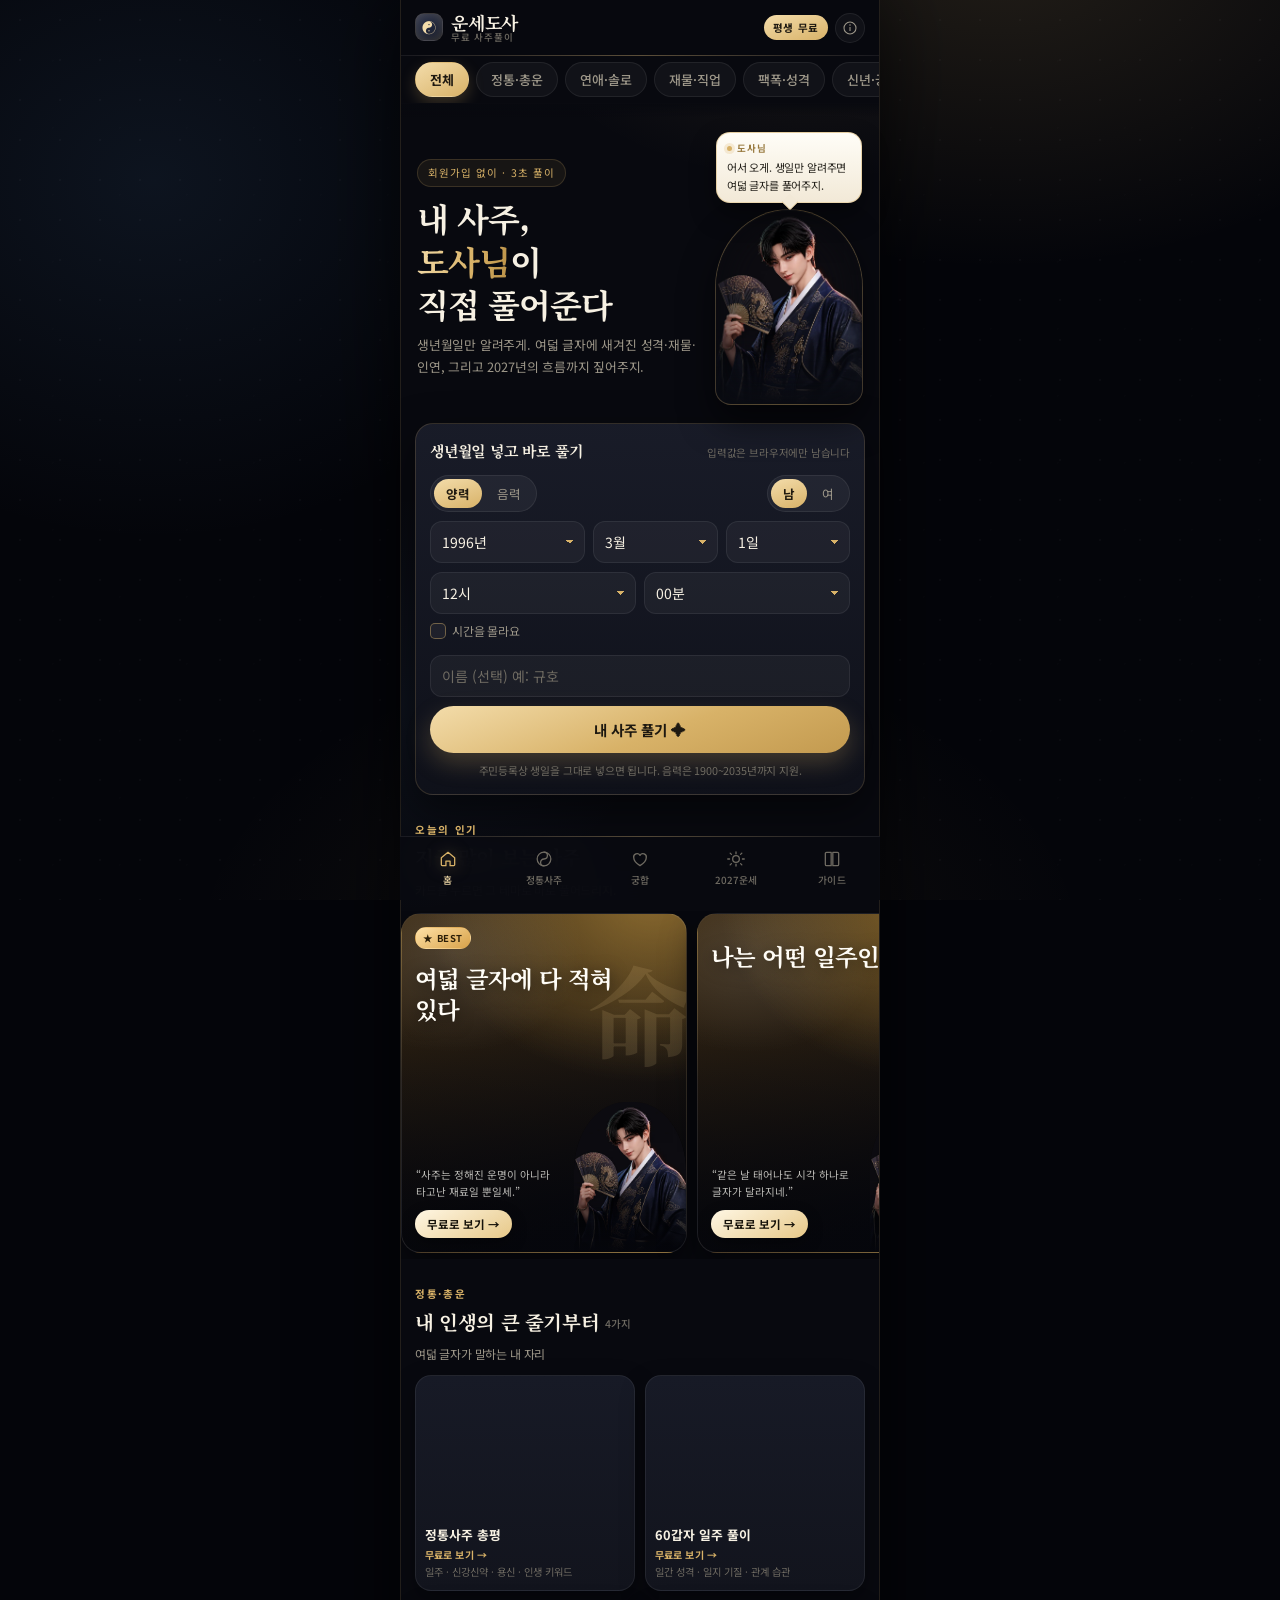
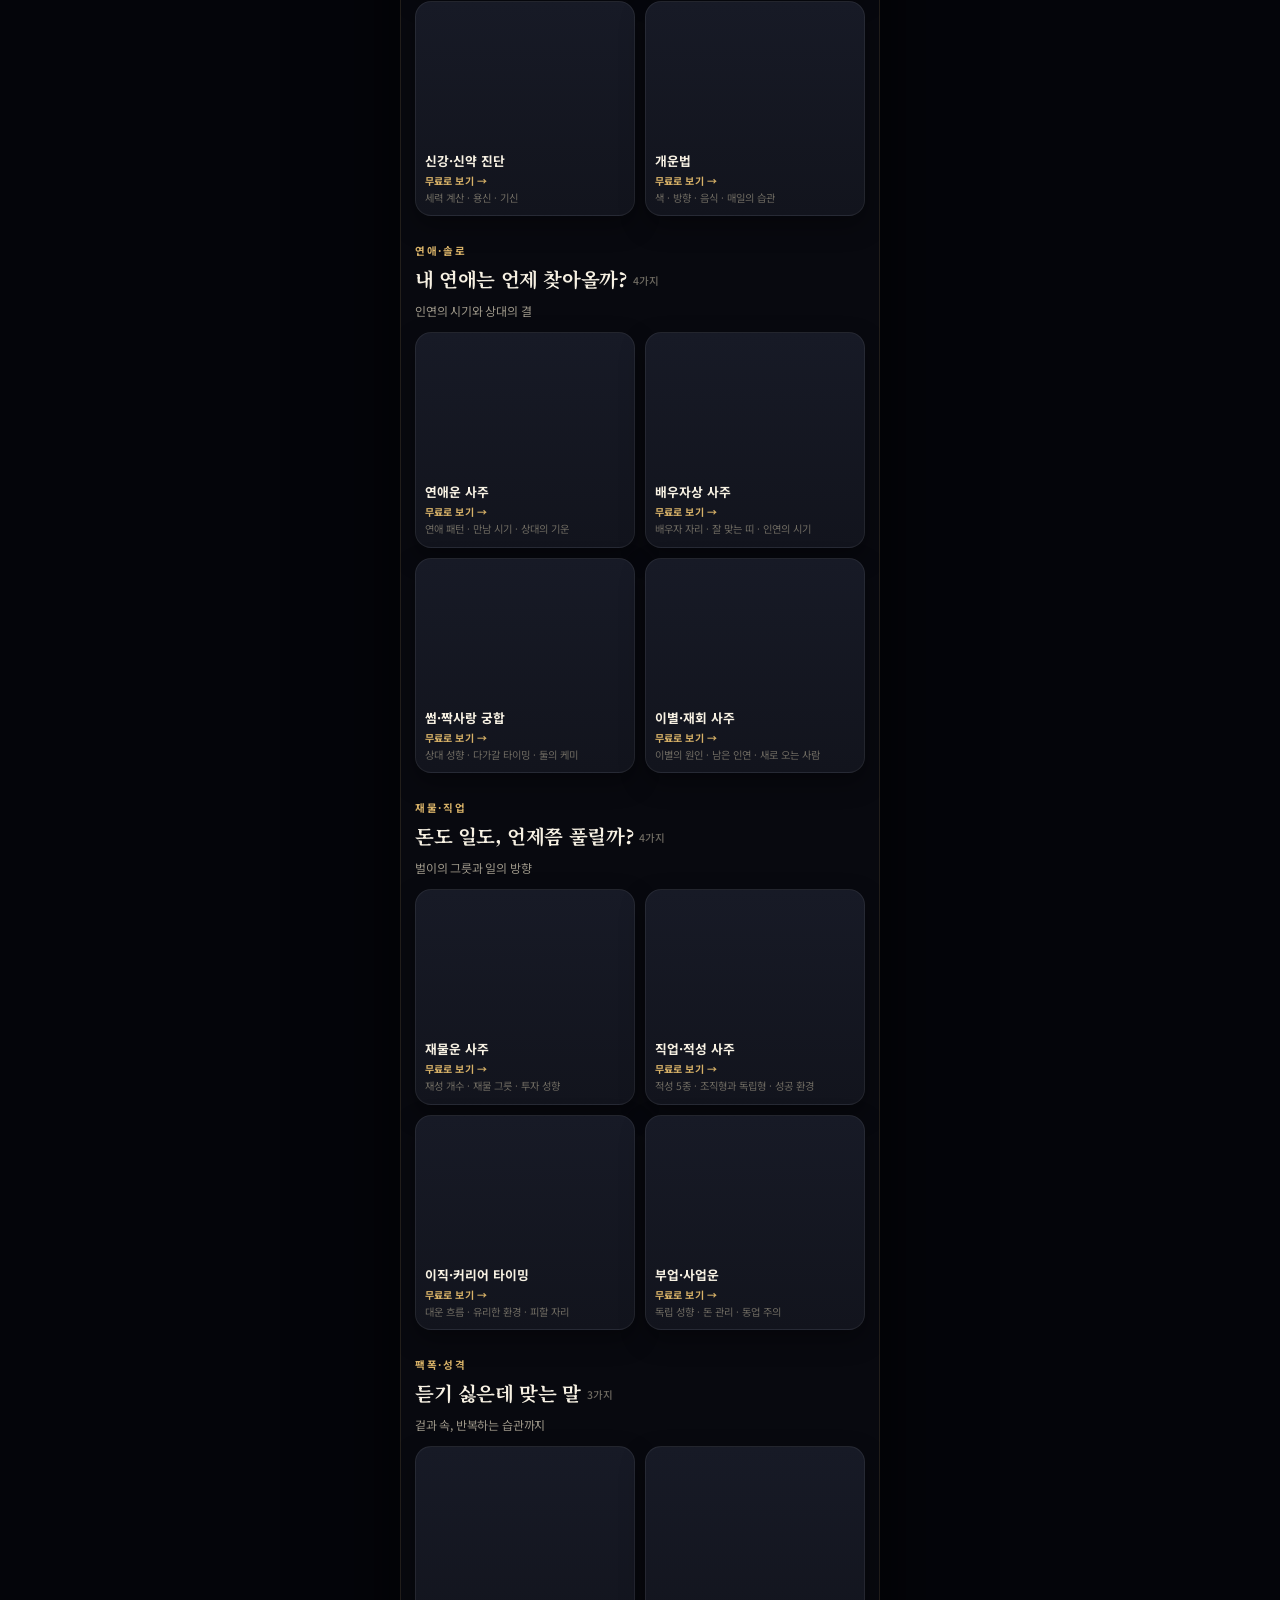
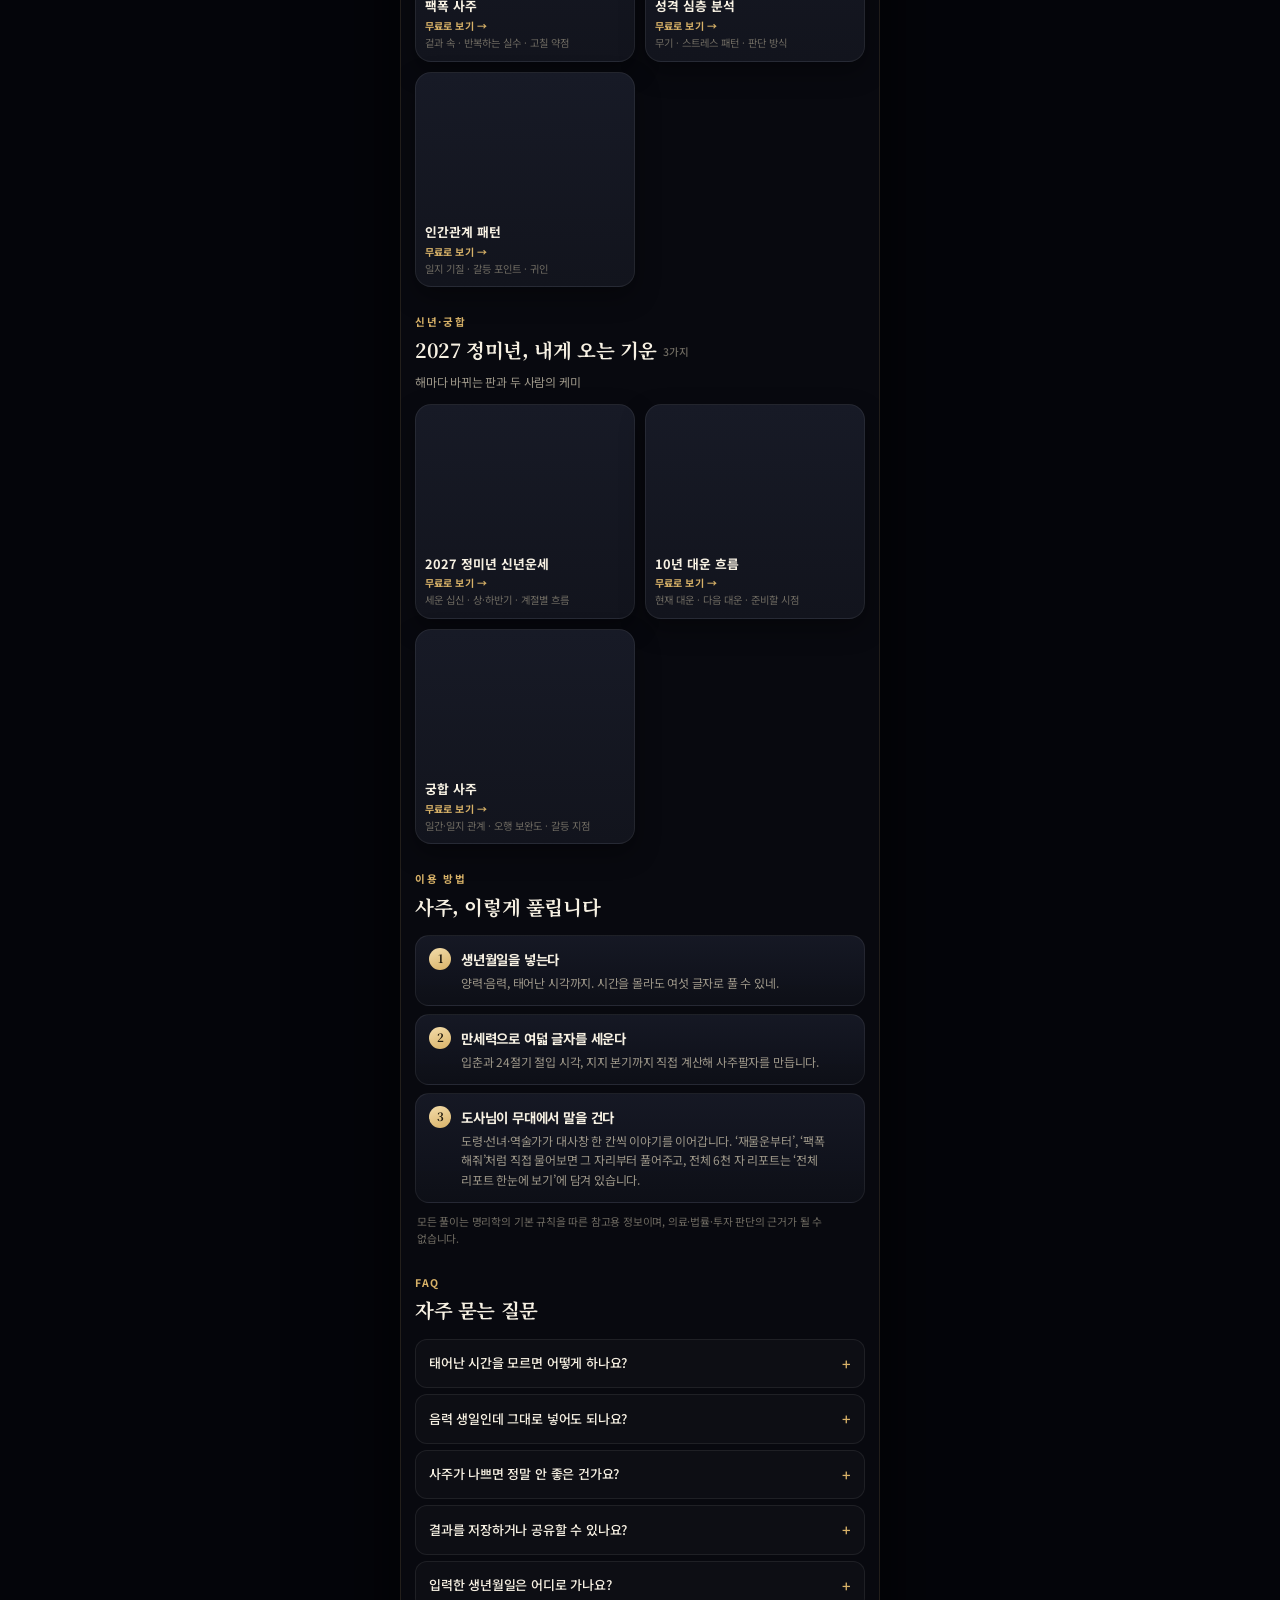
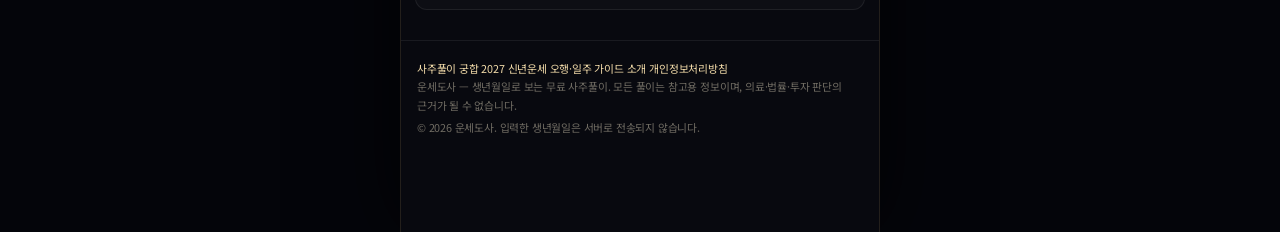
==== index.html @ aa4ece4b "사이트를 사용자 사이트 루트(hanibori.github.io)로 이전: 절대주소 루트 기준으로 변경, 404 페이지 추가" ====
<!DOCTYPE html>
<html lang="ko">
<head>
<meta charset="utf-8">
<meta name="viewport" content="width=device-width, initial-scale=1, viewport-fit=cover">
<title>무료 사주풀이 | 생년월일로 보는 사주팔자·오행·2027 신년운세 — 운세도사</title>
<meta name="description" content="생년월일과 태어난 시간만 넣으면 사주팔자(년주·월주·일주·시주)와 오행 비율, 일간 성격, 재물운·직업운, 2027 정미년 신년운세를 도사님이 말풍선으로 풀어드립니다. 회원가입·결제 없이 무료.">
<meta name="keywords" content="무료 사주풀이, 사주팔자, 사주 보는 법, 오행, 2027 신년운세, 정미년, 일주, 만세력, 연애운, 재물운, 팩폭사주">
<meta name="author" content="운세도사">
<meta property="og:type" content="website">
<meta property="og:title" content="무료 사주풀이 — 운세도사">
<meta property="og:description" content="생년월일 하나로 사주팔자·오행·2027 신년운세까지. 도사님이 직접 풀어주는 무료 사주풀이.">
<meta property="og:image" content="https://hanibori.github.io/og.png">
<meta property="og:image:width" content="1200">
<meta property="og:image:height" content="630">
<meta name="twitter:card" content="summary_large_image">
<meta name="theme-color" content="#08090f">
<link rel="icon" href="favicon.png?v=2" type="image/png">
<link rel="apple-touch-icon" href="apple-touch-icon.png?v=2">
<link rel="preconnect" href="https://fonts.googleapis.com">
<link rel="preconnect" href="https://fonts.gstatic.com" crossorigin>
<link href="https://fonts.googleapis.com/css2?family=Noto+Sans+KR:wght@400;500;700&family=Noto+Serif+KR:wght@400;600;700&display=swap" rel="stylesheet">
<link rel="stylesheet" href="css/style.css">
<!-- Google AdSense (자동 광고) -->
<script async src="https://pagead2.googlesyndication.com/pagead/js/adsbygoogle.js?client=ca-pub-3523393668102318" crossorigin="anonymous"></script>
<script type="application/ld+json">
{
  "@context": "https://schema.org",
  "@type": "WebApplication",
  "name": "운세도사 — 무료 사주풀이",
  "applicationCategory": "LifestyleApplication",
  "operatingSystem": "All",
  "offers": { "@type": "Offer", "price": "0", "priceCurrency": "KRW" },
  "description": "생년월일과 태어난 시간으로 사주팔자, 오행 비율, 일간 성격, 재물운·직업운, 2027 신년운세를 계산해 알려주는 무료 사주풀이 웹앱."
}
</script>
</head>
<body data-page="index">
<div class="app">

  <header class="appbar">
    <a class="brand" href="index.html">
      <span class="brand-mark">☯</span>
      <span class="brand-txt">운세도사<small>무료 사주풀이</small></span>
    </a>
    <div class="appbar-right">
      <span class="free-pill">평생 무료</span>
      <a class="icon-btn" href="about.html" aria-label="운세도사 소개">
        <svg viewBox="0 0 24 24" aria-hidden="true"><circle cx="12" cy="12" r="9"/><path d="M12 10.5v6"/><circle cx="12" cy="7.6" r="1.1" fill="currentColor" stroke="none"/></svg>
      </a>
    </div>
  </header>

  <div class="chipbar" id="chipbar">
    <div class="chips-row" id="chip-row" role="tablist" aria-label="사주 카테고리"></div>
  </div>

  <main class="app-main">

    <!-- ===== 히어로 ===== -->
    <section class="hero">
      <div class="hero-copy">
        <span class="eyebrow">회원가입 없이 · 3초 풀이</span>
        <h1>내 사주,<br><span class="gold">도사님</span>이<br>직접 풀어준다</h1>
        <p class="lead">생년월일만 알려주게. 여덟 글자에 새겨진 성격·재물·인연, 그리고 2027년의 흐름까지 짚어주지.</p>
      </div>
      <div class="hero-stage">
        <div class="bubble hero-bubble">
          <div class="who"><i></i>도사님</div>
          <div id="hero-bubble-text">어서 오게. 생일만 알려주면 여덟 글자를 풀어주지.</div>
        </div>
        <span class="char-frame hero-char"><img class="char-img" src="assets/char-doryeong.webp" alt="부채를 든 꽃미남 도령 캐릭터" width="260" height="330" decoding="async"></span>
      </div>
    </section>

    <!-- ===== 입력 ===== -->
    <section id="form-section" class="quick">
      <form id="saju-form" autocomplete="off">
        <div class="quick-head">
          <span class="qh-title">생년월일 넣고 바로 풀기</span>
          <span class="qh-sub" id="form-hint">입력값은 브라우저에만 남습니다</span>
        </div>

        <div class="qf-row qf-top">
          <div class="seg" id="cal-seg">
            <button type="button" data-cal="solar" class="on">양력</button>
            <button type="button" data-cal="lunar">음력</button>
          </div>
          <label class="check check-sm" id="leap-wrap" hidden>
            <input type="checkbox" id="leap"> 윤달
          </label>
          <div class="seg" id="gender-seg">
            <button type="button" data-g="m" class="on">남</button>
            <button type="button" data-g="f">여</button>
          </div>
        </div>

        <div class="qf-row">
          <div class="grid-3">
            <select id="year" aria-label="출생 연도"></select>
            <select id="month" aria-label="출생 월"></select>
            <select id="day" aria-label="출생 일"></select>
          </div>
        </div>

        <div class="qf-row">
          <div class="grid-2">
            <select id="hour" aria-label="출생 시"></select>
            <select id="minute" aria-label="출생 분"></select>
          </div>
          <label class="check check-sm qf-notime">
            <input type="checkbox" id="no-time"> 시간을 몰라요
          </label>
        </div>

        <div class="qf-row">
          <input type="text" id="name" maxlength="12" placeholder="이름 (선택) 예: 규호">
        </div>

        <button class="btn btn-primary btn-block" type="submit">내 사주 풀기 ✦</button>
        <p class="quick-note" id="cal-hint">주민등록상 생일을 그대로 넣으면 됩니다. 음력은 1900~2035년까지 지원.</p>
      </form>
    </section>

    <!-- ===== 결과 ===== -->
    <section id="result" aria-live="polite">
      <div id="result-body"></div>
    </section>

    <!-- ===== 추천 테마 (가로 스크롤) ===== -->
    <section class="feed-sec" id="featured-section">
      <div class="sec-head">
        <span class="sec-kicker">오늘의 인기</span>
        <h2>지금 많이 보는 사주</h2>
        <p>카드를 누르면 그 테마로 바로 풀어드리지.</p>
      </div>
      <div class="feat-track" id="featured-track"></div>
    </section>

    <!-- ===== 카테고리별 테마 피드 ===== -->
    <div id="feed" class="feed">
      <!-- js/themes.js + js/ui.js 가 렌더 -->
    </div>

    <!-- 애드센스 인피드 광고 슬롯: 승인 후 실제 광고 단위 코드(슬롯 ID 포함)를 이 자리에 넣습니다.
         자동 광고 스크립트는 <head>에 이미 삽입되어 있어, 승인되면 이 자리를 비워 두어도 자동으로 채워집니다. -->

    <!-- ===== 이용 방법 ===== -->
    <section class="feed-sec howto">
      <div class="sec-head">
        <span class="sec-kicker">이용 방법</span>
        <h2>사주, 이렇게 풀립니다</h2>
      </div>
      <ol class="steps">
        <li>
          <span class="step-no">1</span>
          <div><b>생년월일을 넣는다</b><p>양력·음력, 태어난 시각까지. 시간을 몰라도 여섯 글자로 풀 수 있네.</p></div>
        </li>
        <li>
          <span class="step-no">2</span>
          <div><b>만세력으로 여덟 글자를 세운다</b><p>입춘과 24절기 절입 시각, 지지 본기까지 직접 계산해 사주팔자를 만듭니다.</p></div>
        </li>
        <li>
          <span class="step-no">3</span>
          <div><b>도사님이 무대에서 말을 건다</b><p>도령·선녀·역술가가 대사창 한 칸씩 이야기를 이어갑니다. ‘재물운부터’, ‘팩폭 해줘’처럼 직접 물어보면 그 자리부터 풀어주고, 전체 6천 자 리포트는 ‘전체 리포트 한눈에 보기’에 담겨 있습니다.</p></div>
        </li>
      </ol>
      <p class="howto-note">모든 풀이는 명리학의 기본 규칙을 따른 참고용 정보이며, 의료·법률·투자 판단의 근거가 될 수 없습니다.</p>
    </section>

    <!-- ===== FAQ ===== -->
    <section class="feed-sec">
      <div class="sec-head">
        <span class="sec-kicker">FAQ</span>
        <h2>자주 묻는 질문</h2>
      </div>
      <div class="faq">
        <details>
          <summary>태어난 시간을 모르면 어떻게 하나요?</summary>
          <p>‘시간을 몰라요’를 체크하면 시주를 빼고 여섯 글자로 풀이합니다. 시주는 말년운과 자녀운에 주로 쓰이기 때문에 성격·재물·직업운은 시간 없이도 충분히 볼 수 있습니다.</p>
        </details>
        <details>
          <summary>음력 생일인데 그대로 넣어도 되나요?</summary>
          <p>달력에서 ‘음력’을 고르고 생일을 넣으면 됩니다. 윤달이 있는 해에 태어났다면 윤달 여부도 함께 체크해 주세요. 1900~2035년 음력을 지원합니다.</p>
        </details>
        <details>
          <summary>사주가 나쁘면 정말 안 좋은 건가요?</summary>
          <p>사주는 정해진 운명이 아니라 타고난 재료입니다. 같은 재료도 어떻게 쓰느냐에 따라 결과가 달라지고, 무엇을 강점으로 삼을지 아는 것이 사주를 보는 이유입니다.</p>
        </details>
        <details>
          <summary>결과를 저장하거나 공유할 수 있나요?</summary>
          <p>결과 화면의 ‘결과 카드 저장’을 누르면 사주 카드가 이미지로 저장되고, ‘카톡·SNS로 공유’로 요약과 링크를 바로 보낼 수 있습니다.</p>
        </details>
        <details>
          <summary>입력한 생년월일은 어디로 가나요?</summary>
          <p>서버로 전송되지 않습니다. 모든 계산은 브라우저 안에서 이뤄지고, 마지막 입력값만 이 브라우저의 저장소(localStorage)에 남아 다음 테마를 원클릭으로 열어줍니다.</p>
        </details>
      </div>
    </section>

  </main>

  <footer class="app-foot">
    <div class="foot-links">
      <a href="index.html">사주풀이</a>
      <a href="compatibility.html">궁합</a>
      <a href="newyear-2027.html">2027 신년운세</a>
      <a href="guide.html">오행·일주 가이드</a>
      <a href="about.html">소개</a>
      <a href="privacy.html">개인정보처리방침</a>
    </div>
    <p>운세도사 — 생년월일로 보는 무료 사주풀이. 모든 풀이는 참고용 정보이며, 의료·법률·투자 판단의 근거가 될 수 없습니다.</p>
    <p>© 2026 운세도사. 입력한 생년월일은 서버로 전송되지 않습니다.</p>
  </footer>

  <nav class="tabbar" aria-label="하단 메뉴">
    <a href="index.html" data-tab="home" class="on">
      <svg viewBox="0 0 24 24" aria-hidden="true"><path d="M4 10.5 12 4l8 6.5V19a1 1 0 0 1-1 1h-4.5v-5.5h-5V20H5a1 1 0 0 1-1-1z"/></svg>
      <span>홈</span>
    </a>
    <a href="#feed" data-tab="saju">
      <svg viewBox="0 0 24 24" aria-hidden="true"><circle cx="12" cy="12" r="8.2"/><path d="M12 3.8a4.1 4.1 0 0 1 0 8.2 4.1 4.1 0 0 0 0 8.2"/></svg>
      <span>정통사주</span>
    </a>
    <a href="compatibility.html" data-tab="compat">
      <svg viewBox="0 0 24 24" aria-hidden="true"><path d="M12 20s-7.5-4.6-7.5-9.4A4.1 4.1 0 0 1 12 7.6a4.1 4.1 0 0 1 7.5 3C19.5 15.4 12 20 12 20z"/></svg>
      <span>궁합</span>
    </a>
    <a href="newyear-2027.html" data-tab="newyear">
      <svg viewBox="0 0 24 24" aria-hidden="true"><path d="M12 3.6v2.2M12 18.2v2.2M4.3 12H2.1M21.9 12h-2.2M6.5 6.5 5 5M19 19l-1.5-1.5M17.5 6.5 19 5M5 19l1.5-1.5"/><circle cx="12" cy="12" r="4"/></svg>
      <span>2027운세</span>
    </a>
    <a href="guide.html" data-tab="guide">
      <svg viewBox="0 0 24 24" aria-hidden="true"><path d="M4 5.5A1.5 1.5 0 0 1 5.5 4H11v16H5.5A1.5 1.5 0 0 1 4 18.5zM20 5.5A1.5 1.5 0 0 0 18.5 4H13v16h5.5A1.5 1.5 0 0 0 20 18.5z"/></svg>
      <span>가이드</span>
    </a>
  </nav>
</div>

<script src="js/lunar-data.js"></script>
<script src="js/saju.js"></script>
<script src="js/fortune.js"></script>
<script src="js/themes.js"></script>
<script src="js/story.js"></script>
<script src="js/ui.js"></script>
</body>
</html>
---- css/style.css ----
/* ============================================================
   운세도사 — 모바일 앱형 사주 피드
   다크 잉크 + 골드 + 테마별 톤 (모바일 우선, 최대 460px)
   ============================================================ */
:root {
  --ink: #08090f;
  --ink-2: #0d0f18;
  --ink-3: #12141f;
  --card: #12141d;
  --card-2: #171a26;
  --line: rgba(216, 178, 106, 0.18);
  --line-soft: rgba(255, 255, 255, 0.07);
  --gold: #d8b268;
  --gold-2: #f3dcaa;
  --gold-dim: #9a7c42;
  --cream: #f7f1e3;
  --text: #e6e2d8;
  --muted: #9d9789;
  --muted-2: #6f6b62;
  --mok: #5aa36f;
  --hwa: #d9604f;
  --to: #c9a44c;
  --geum: #a9b4c2;
  --su: #4f7fb8;
  --radius: 18px;
  --radius-sm: 12px;
  --shadow: 0 16px 40px rgba(0, 0, 0, 0.5);
  --serif: 'Noto Serif KR', 'Noto Serif CJK KR', 'Nanum Myeongjo', 'AppleMyungjo', 'Batang', serif;
  --sans: 'Noto Sans KR', 'Noto Sans CJK KR', 'Pretendard', -apple-system, BlinkMacSystemFont, 'Apple SD Gothic Neo', 'Malgun Gothic', 'Segoe UI', sans-serif;
  --app-w: 460px;
  --bar-h: 56px;
  --chip-h: 48px;
  --tab-h: 64px;
}

* { box-sizing: border-box; }
img { max-width: 100%; height: auto; }
[hidden] { display: none !important; }

html { -webkit-text-size-adjust: 100%; scroll-behavior: smooth; }

body {
  margin: 0;
  font-family: var(--sans);
  background: #04050a;
  color: var(--text);
  line-height: 1.7;
  letter-spacing: -0.012em;
  overflow-x: hidden;
}

/* 데스크톱 외곽 배경 */
body::before {
  content: '';
  position: fixed;
  inset: 0;
  z-index: 0;
  pointer-events: none;
  background:
    radial-gradient(800px 520px at 78% -6%, rgba(216, 178, 106, 0.14), transparent 62%),
    radial-gradient(700px 600px at 12% 20%, rgba(79, 127, 184, 0.12), transparent 60%),
    radial-gradient(700px 500px at 50% 108%, rgba(216, 178, 106, 0.07), transparent 65%),
    #04050a;
}
body::after {
  content: '';
  position: fixed;
  inset: 0;
  z-index: 0;
  pointer-events: none;
  opacity: 0.55;
  background-image:
    radial-gradient(rgba(255, 255, 255, 0.05) 1px, transparent 1px),
    radial-gradient(rgba(255, 255, 255, 0.025) 1px, transparent 1px);
  background-size: 40px 40px, 67px 67px;
  background-position: 0 0, 19px 27px;
}

/* ---------------- 앱 프레임 ---------------- */
.app {
  position: relative;
  z-index: 1;
  width: 100%;
  max-width: var(--app-w);
  margin: 0 auto;
  min-height: 100vh;
  background: var(--ink);
  padding-bottom: calc(var(--tab-h) + 18px + env(safe-area-inset-bottom));
}
.app::before {
  content: '';
  position: absolute;
  inset: 0;
  pointer-events: none;
  background:
    radial-gradient(420px 260px at 85% 0%, rgba(216, 178, 106, 0.09), transparent 70%),
    radial-gradient(360px 300px at 0% 14%, rgba(79, 127, 184, 0.07), transparent 70%);
}
@media (min-width: 520px) {
  .app {
    border-left: 1px solid rgba(216, 178, 106, 0.13);
    border-right: 1px solid rgba(216, 178, 106, 0.13);
    box-shadow: 0 0 80px rgba(0, 0, 0, 0.75);
  }
}

.app-main { position: relative; }

a { color: var(--gold-2); text-decoration: none; }
a:hover { color: #fff; }

/* ---------------- 상단 바 ---------------- */
.appbar {
  position: sticky;
  top: 0;
  z-index: 50;
  display: flex;
  align-items: center;
  justify-content: space-between;
  gap: 10px;
  height: var(--bar-h);
  padding: 0 14px;
  background: rgba(8, 9, 15, 0.975);
  backdrop-filter: blur(16px);
  -webkit-backdrop-filter: blur(16px);
  border-bottom: 1px solid var(--line-soft);
}
.appbar::after {
  content: '';
  position: absolute;
  left: 0; right: 0; bottom: -1px;
  height: 1px;
  background: linear-gradient(90deg, transparent, rgba(216, 178, 106, 0.35), transparent);
}

.brand {
  display: flex;
  align-items: center;
  gap: 8px;
  min-width: 0;
  color: var(--cream);
  font-family: var(--serif);
  font-weight: 700;
  font-size: 18px;
  letter-spacing: -0.01em;
  white-space: nowrap;
}
.brand-mark {
  flex: 0 0 auto;
  width: 28px;
  height: 28px;
  border-radius: 9px;
  display: grid;
  place-items: center;
  background: linear-gradient(150deg, #2b3450, #121828);
  border: 1px solid var(--line);
  color: var(--gold-2);
  font-size: 14px;
  box-shadow: inset 0 0 12px rgba(216, 178, 106, 0.22);
}
.brand-txt { display: flex; flex-direction: column; line-height: 1.15; }
.brand-txt small {
  font-family: var(--sans);
  font-size: 9.5px;
  font-weight: 500;
  letter-spacing: 0.08em;
  color: var(--muted-2);
}
.appbar-right { display: flex; align-items: center; gap: 7px; flex: 0 0 auto; }

.free-pill {
  font-size: 10.5px;
  font-weight: 700;
  letter-spacing: 0.06em;
  color: #1d1810;
  background: linear-gradient(160deg, var(--gold-2), var(--gold));
  padding: 4px 9px;
  border-radius: 999px;
  white-space: nowrap;
}

.icon-btn {
  width: 30px;
  height: 30px;
  border-radius: 50%;
  display: grid;
  place-items: center;
  border: 1px solid var(--line-soft);
  background: rgba(255, 255, 255, 0.04);
  color: var(--muted);
}
.icon-btn svg { width: 16px; height: 16px; fill: none; stroke: currentColor; stroke-width: 1.6; }
.icon-btn:hover { color: var(--gold-2); border-color: var(--line); }

.appbar-back {
  display: grid;
  place-items: center;
  width: 30px;
  height: 30px;
  border-radius: 50%;
  border: 1px solid var(--line-soft);
  color: var(--cream);
  font-size: 15px;
  line-height: 1;
}
.appbar-title {
  flex: 1 1 auto;
  min-width: 0;
  font-family: var(--serif);
  font-size: 16.5px;
  font-weight: 700;
  color: var(--cream);
  text-align: center;
  white-space: nowrap;
  overflow: hidden;
  text-overflow: ellipsis;
}

/* ---------------- 카테고리 칩 바 ---------------- */
.chipbar {
  position: sticky;
  top: var(--bar-h);
  z-index: 45;
  height: var(--chip-h);
  display: flex;
  align-items: center;
  background: var(--ink);
  border-bottom: 1px solid rgba(255, 255, 255, 0.05);
}
.chipbar::after {
  content: '';
  position: absolute;
  left: 0; right: 0; bottom: -14px;
  height: 14px;
  pointer-events: none;
  background: linear-gradient(180deg, rgba(8, 9, 15, 0.95), rgba(8, 9, 15, 0));
}
.chips-row { display: flex; gap: 7px; overflow-x: auto; width: 100%; padding: 5px 14px 6px; scrollbar-width: none; -ms-overflow-style: none; }
.chips-row::-webkit-scrollbar { display: none; }

.chip-btn {
  flex: 0 0 auto;
  border: 1px solid var(--line-soft);
  background: rgba(255, 255, 255, 0.04);
  color: var(--muted);
  font-family: inherit;
  font-size: 13px;
  font-weight: 500;
  padding: 7px 14px;
  border-radius: 999px;
  cursor: pointer;
  white-space: nowrap;
  transition: 0.18s;
}
.chip-btn:hover { color: var(--cream); border-color: var(--line); }
.chip-btn.on {
  background: linear-gradient(150deg, var(--gold-2), var(--gold));
  border-color: transparent;
  color: #1d1810;
  font-weight: 700;
  box-shadow: 0 6px 16px rgba(216, 178, 106, 0.24);
}

/* ---------------- 히어로 ---------------- */
.hero {
  position: relative;
  display: grid;
  grid-template-columns: 1fr 148px;
  gap: 4px;
  align-items: center;
  padding: 18px 16px 4px;
}
.hero-copy { min-width: 0; }
.eyebrow {
  display: inline-flex;
  align-items: center;
  gap: 6px;
  font-size: 10.5px;
  letter-spacing: 0.1em;
  color: var(--gold);
  border: 1px solid var(--line);
  border-radius: 999px;
  padding: 4px 10px;
  margin-bottom: 10px;
  background: rgba(216, 178, 106, 0.07);
}
.hero h1 {
  font-family: var(--serif);
  font-size: clamp(25px, 7.4vw, 31px);
  line-height: 1.3;
  margin: 0 0 9px;
  color: var(--cream);
  letter-spacing: -0.03em;
  font-weight: 700;
  word-break: keep-all;
}
.hero h1 .gold {
  background: linear-gradient(100deg, var(--gold-2), var(--gold) 58%, #b98f45);
  -webkit-background-clip: text;
  background-clip: text;
  color: transparent;
}
.hero .lead {
  margin: 0;
  color: var(--muted);
  font-size: 12.8px;
  line-height: 1.72;
  word-break: keep-all;
}

.hero-stage {
  position: relative;
  display: flex;
  flex-direction: column;
  align-items: center;
  gap: 6px;
  padding-top: 2px;
  min-width: 0;
}
.hero-stage::before {
  content: '';
  position: absolute;
  left: 0;
  right: 0;
  margin: 0 auto;
  bottom: 0;
  width: min(132px, 96%);
  height: 150px;
  border-radius: 50%;
  background: radial-gradient(circle, rgba(216, 178, 106, 0.3), rgba(216, 178, 106, 0.05) 58%, transparent 72%);
  filter: blur(3px);
  animation: breathe 6s ease-in-out infinite;
  z-index: 0;
}
.hero-stage::after {
  content: '';
  position: absolute;
  left: 0;
  right: 0;
  margin: 0 auto;
  bottom: 8px;
  width: min(116px, 84%);
  height: 130px;
  border-radius: 50%;
  border: 1px dashed rgba(216, 178, 106, 0.24);
  animation: spin 44s linear infinite;
  z-index: 0;
}
.mascot {
  position: relative;
  z-index: 2;
  width: 112px;
  filter: drop-shadow(0 16px 20px rgba(0, 0, 0, 0.6));
  animation: floaty 5.2s ease-in-out infinite;
  will-change: transform;
}

@keyframes floaty {
  0%, 100% { transform: translateY(0) rotate(-0.6deg); }
  50% { transform: translateY(-9px) rotate(0.6deg); }
}
@keyframes breathe {
  0%, 100% { opacity: 0.7; transform: scale(0.95); }
  50% { opacity: 1; transform: scale(1.06); }
}
@keyframes spin { to { transform: rotate(360deg); } }

/* ---------------- 말풍선 ---------------- */
.bubble {
  position: relative;
  z-index: 3;
  background: linear-gradient(180deg, #fffdf7, #f2e9d7);
  color: #23201a;
  border-radius: 14px;
  padding: 8px 10px;
  font-size: 11px;
  line-height: 1.6;
  box-shadow: 0 12px 26px rgba(0, 0, 0, 0.42);
  border: 1px solid rgba(216, 178, 106, 0.5);
  word-break: keep-all;
  max-width: 166px;
}
.hero-bubble { max-width: 138px; }
.bubble::after {
  content: '';
  position: absolute;
  left: 50%;
  bottom: -6px;
  width: 11px;
  height: 11px;
  margin-left: -5px;
  background: #f2e9d7;
  border-right: 1px solid rgba(216, 178, 106, 0.5);
  border-bottom: 1px solid rgba(216, 178, 106, 0.5);
  transform: rotate(45deg);
  border-bottom-right-radius: 2px;
}
.bubble .who {
  display: flex;
  align-items: center;
  gap: 5px;
  font-size: 9.5px;
  font-weight: 700;
  letter-spacing: 0.09em;
  color: var(--gold-dim);
  margin-bottom: 3px;
}
.bubble .who i {
  width: 5px;
  height: 5px;
  border-radius: 50%;
  background: var(--gold);
  box-shadow: 0 0 0 3px rgba(216, 178, 106, 0.22);
}
.hero-bubble { animation: bubbleIn 0.6s ease both; max-width: 146px; }
@keyframes bubbleIn {
  from { opacity: 0; transform: translateY(8px) scale(0.96); }
  to { opacity: 1; transform: none; }
}
.caret::after {
  content: '▍';
  color: var(--gold-dim);
  animation: blink 1s steps(1) infinite;
  margin-left: 1px;
}
@keyframes blink { 50% { opacity: 0; } }

/* ---------------- 입력 카드 ---------------- */
#form-section { padding: 14px 14px 4px; scroll-margin-top: calc(var(--bar-h) + 8px); }

#saju-form {
  position: relative;
  background: linear-gradient(180deg, rgba(26, 29, 42, 0.95), rgba(15, 17, 26, 0.98));
  border: 1px solid var(--line);
  border-radius: var(--radius);
  padding: 14px;
  box-shadow: var(--shadow);
  scroll-margin-top: calc(var(--bar-h) + var(--chip-h) + 12px);
}
#saju-form.attn {
  animation: attn 1.6s ease;
  border-color: rgba(216, 178, 106, 0.7);
}
@keyframes attn {
  0%, 100% { box-shadow: var(--shadow); }
  30% { box-shadow: 0 0 0 3px rgba(216, 178, 106, 0.28), 0 16px 40px rgba(0, 0, 0, 0.5); }
}
.quick-head {
  display: flex;
  align-items: baseline;
  justify-content: space-between;
  gap: 8px;
  margin-bottom: 11px;
  flex-wrap: wrap;
}
.qh-title {
  font-family: var(--serif);
  font-size: 15px;
  font-weight: 700;
  color: var(--cream);
}
.qh-sub { font-size: 10.5px; color: var(--muted-2); text-align: right; }

.qf-row { margin-bottom: 9px; }
.qf-top { display: flex; align-items: center; gap: 8px; }
.qf-top .seg:last-child { margin-left: auto; }
.qf-notime { margin-top: 7px; }

.grid-2 { display: grid; grid-template-columns: 1fr 1fr; gap: 8px; }
.grid-3 { display: grid; grid-template-columns: 1.25fr 1fr 1fr; gap: 8px; }
.grid-4 { display: grid; grid-template-columns: repeat(4, 1fr); gap: 8px; }

.seg {
  display: inline-flex;
  background: rgba(255, 255, 255, 0.05);
  border: 1px solid var(--line-soft);
  border-radius: 999px;
  padding: 3px;
  gap: 3px;
}
.seg button {
  border: 0;
  background: transparent;
  color: var(--muted);
  font-family: inherit;
  font-size: 12.5px;
  padding: 5px 12px;
  border-radius: 999px;
  cursor: pointer;
  transition: 0.18s;
}
.seg button.on {
  background: linear-gradient(160deg, var(--gold-2), var(--gold));
  color: #201a10;
  font-weight: 700;
}

input[type='text'], input[type='number'], select {
  width: 100%;
  background: rgba(255, 255, 255, 0.045);
  border: 1px solid var(--line-soft);
  color: var(--cream);
  border-radius: var(--radius-sm);
  padding: 10px 11px;
  font-family: inherit;
  font-size: 14px;
  outline: none;
  transition: 0.18s;
  appearance: none;
  -webkit-appearance: none;
}
select {
  background-image: linear-gradient(45deg, transparent 50%, var(--gold) 50%), linear-gradient(135deg, var(--gold) 50%, transparent 50%);
  background-position: calc(100% - 14px) 50%, calc(100% - 10px) 50%;
  background-size: 4px 4px, 4px 4px;
  background-repeat: no-repeat;
  padding-right: 26px;
}
input::placeholder { color: var(--muted-2); }
input:focus, select:focus {
  border-color: rgba(216, 178, 106, 0.65);
  background: rgba(216, 178, 106, 0.08);
  box-shadow: 0 0 0 3px rgba(216, 178, 106, 0.1);
}
select option { background: #141a2b; color: var(--cream); }

.check {
  display: inline-flex;
  align-items: center;
  gap: 6px;
  font-size: 12.5px;
  color: var(--muted);
  cursor: pointer;
  user-select: none;
}
.check input {
  appearance: none;
  -webkit-appearance: none;
  width: 16px;
  height: 16px;
  flex: 0 0 auto;
  border-radius: 5px;
  border: 1px solid rgba(216, 178, 106, 0.45);
  background: rgba(255, 255, 255, 0.05);
  margin: 0;
  position: relative;
  cursor: pointer;
  transition: 0.15s;
}
.check input:checked {
  background: linear-gradient(160deg, var(--gold-2), var(--gold));
  border-color: transparent;
}
.check input:checked::after {
  content: '';
  position: absolute;
  left: 4.5px;
  top: 1.2px;
  width: 5px;
  height: 9px;
  border: solid #201a10;
  border-width: 0 2px 2px 0;
  transform: rotate(42deg);
}
.check-sm { font-size: 12px; }

.hint { font-size: 11.5px; color: var(--muted-2); margin-top: 6px; }
.quick-note {
  font-size: 10.8px;
  color: var(--muted-2);
  margin: 9px 0 0;
  text-align: center;
  line-height: 1.6;
  word-break: keep-all;
}

/* ---------------- 버튼 ---------------- */
.btn {
  display: inline-flex;
  align-items: center;
  justify-content: center;
  gap: 7px;
  border: 0;
  border-radius: 999px;
  padding: 13px 22px;
  font-family: inherit;
  font-size: 14.5px;
  font-weight: 700;
  cursor: pointer;
  transition: transform 0.16s, box-shadow 0.2s, background 0.2s;
  text-decoration: none;
}
.btn-primary {
  background: linear-gradient(160deg, var(--gold-2), var(--gold) 55%, #c39a4f);
  color: #1d1810;
  box-shadow: 0 10px 24px rgba(216, 178, 106, 0.26);
}
.btn-primary:hover { transform: translateY(-1px); box-shadow: 0 14px 30px rgba(216, 178, 106, 0.34); color: #1d1810; }
.btn-ghost {
  background: rgba(255, 255, 255, 0.04);
  color: var(--cream);
  border: 1px solid var(--line);
}
.btn-ghost:hover { background: rgba(216, 178, 106, 0.12); color: #fff; }
.btn-block { width: 100%; }
.btn-sm { padding: 9px 14px; font-size: 12.5px; }

/* ---------------- 피드 공통 ---------------- */
.feed-sec { padding: 22px 14px 4px; position: relative; }
.sec-head { margin-bottom: 11px; }
.sec-kicker {
  display: block;
  font-size: 10.5px;
  letter-spacing: 0.16em;
  color: var(--gold);
  font-weight: 700;
  text-transform: uppercase;
}
.sec-head h2 {
  font-family: var(--serif);
  font-size: 19.5px;
  margin: 3px 0 0;
  color: var(--cream);
  letter-spacing: -0.02em;
  word-break: keep-all;
}
.sec-head p { color: var(--muted); font-size: 12px; margin: 5px 0 0; word-break: keep-all; }
.sec-count {
  display: inline-block;
  font-family: var(--sans);
  font-size: 10.5px;
  font-weight: 500;
  color: var(--muted-2);
  margin-left: 6px;
  letter-spacing: 0;
  vertical-align: 2px;
}

/* 테마 톤 */
[data-tone='gold'] { --t1: #3b2a13; --t2: #8a6a2f; --t3: #e7c888; --glow: rgba(216, 178, 106, 0.5); }
[data-tone='rose'] { --t1: #3a1220; --t2: #8f2c48; --t3: #f0a0b2; --glow: rgba(240, 160, 178, 0.44); }
[data-tone='jade'] { --t1: #0d2b22; --t2: #1e6b4f; --t3: #82dcb1; --glow: rgba(130, 220, 177, 0.4); }
[data-tone='violet'] { --t1: #1e1738; --t2: #4a3690; --t3: #b4a2f0; --glow: rgba(180, 162, 240, 0.42); }
[data-tone='ember'] { --t1: #37120c; --t2: #8f3320; --t3: #ff9c74; --glow: rgba(255, 156, 116, 0.42); }
[data-tone='sky'] { --t1: #0c2033; --t2: #22557f; --t3: #8ec4f0; --glow: rgba(142, 196, 240, 0.4); }

/* 배지 */
.badge {
  display: inline-flex;
  align-items: center;
  gap: 3px;
  font-size: 9.5px;
  font-weight: 700;
  letter-spacing: 0.05em;
  padding: 3px 7px;
  border-radius: 999px;
  background: rgba(8, 9, 15, 0.62);
  border: 1px solid rgba(255, 255, 255, 0.16);
  color: #fff;
  backdrop-filter: blur(6px);
}
.badge.best { background: linear-gradient(150deg, #ffe1a6, #d8a24a); color: #2a1d07; border-color: transparent; }
.badge.pop { background: linear-gradient(150deg, #ffd0da, #e26a86); color: #34060f; border-color: transparent; }
.badge.rec { background: linear-gradient(150deg, #c8f3dd, #43ad7e); color: #04231a; border-color: transparent; }

/* ---------- 추천 카드 (가로 스크롤) ---------- */
.feat-track {
  display: flex;
  gap: 10px;
  overflow-x: auto;
  scroll-snap-type: x mandatory;
  padding: 2px 14px 6px;
  margin: 0 -14px;
  scrollbar-width: none;
  -ms-overflow-style: none;
}
.feat-track::-webkit-scrollbar { display: none; }

.fcard {
  position: relative;
  flex: 0 0 auto;
  width: 254px;
  height: 322px;
  scroll-snap-align: start;
  border-radius: 20px;
  overflow: hidden;
  border: 1px solid rgba(255, 255, 255, 0.09);
  background:
    radial-gradient(130% 90% at 88% -6%, var(--t2), transparent 62%),
    linear-gradient(165deg, var(--t1), #07080e 88%);
  box-shadow: 0 14px 34px rgba(0, 0, 0, 0.5);
  color: inherit;
  text-align: left;
  padding: 0;
  cursor: pointer;
  font-family: inherit;
  transition: transform 0.2s, box-shadow 0.2s;
}
.fcard:hover { transform: translateY(-3px); box-shadow: 0 20px 42px rgba(0, 0, 0, 0.6); }
.fcard:active { transform: scale(0.985); }

.fcard-art {
  position: absolute;
  inset: 0;
  padding: 13px 13px 14px;
  display: flex;
  flex-direction: column;
}
.fcard-art::before {
  content: '';
  position: absolute;
  inset: 0;
  background:
    radial-gradient(70% 44% at 18% 12%, rgba(255, 255, 255, 0.12), transparent 66%),
    linear-gradient(180deg, transparent 30%, rgba(5, 6, 11, 0.72) 88%);
  pointer-events: none;
}
.fcard-glyph {
  position: absolute;
  right: -6px;
  top: 44px;
  font-family: var(--serif);
  font-size: 108px;
  line-height: 1;
  font-weight: 700;
  color: var(--t3);
  opacity: 0.14;
  letter-spacing: -0.04em;
  pointer-events: none;
}
.fcard-mascot {
  position: absolute;
  right: 0;
  bottom: 8px;
  width: 84px;
  filter: drop-shadow(0 12px 16px rgba(0, 0, 0, 0.6));
  pointer-events: none;
}
.fcard-top { position: relative; display: flex; align-items: center; gap: 5px; }/* 텍스트는 캐릭터 위로 */
.fcard-art > .fcard-hook, .fcard-art > .fcard-quote, .fcard-art > .fcard-cta, .fcard-art > .fcard-top { z-index: 3; }
.fcard-hook {
  display: block;
  position: relative;
  margin-top: 14px;
  font-family: var(--serif);
  font-size: 21.5px;
  line-height: 1.34;
  font-weight: 700;
  color: #fffdf7;
  letter-spacing: -0.03em;
  text-shadow: 0 3px 16px rgba(0, 0, 0, 0.6);
  word-break: keep-all;
  max-width: 200px;
}
.fcard-quote {
  display: block;
  position: relative;
  max-width: 176px;
  margin: auto 0 9px;
  font-size: 10.6px;
  line-height: 1.6;
  color: rgba(255, 253, 247, 0.72);
  word-break: keep-all;
  max-width: 150px;
  padding-left: 1px;
}
.fcard-cta {
  position: relative;
  align-self: flex-start;
  display: inline-flex;
  align-items: center;
  gap: 4px;
  font-size: 11.5px;
  font-weight: 700;
  color: #16120a;
  background: linear-gradient(150deg, #fff7e4, var(--t3));
  border-radius: 999px;
  padding: 6px 12px;
  box-shadow: 0 6px 16px rgba(0, 0, 0, 0.32);
}
.fcard-meta {
  position: absolute;
  left: 13px;
  bottom: 15px;
  display: none;
}

/* ---------- 테마 그리드 ---------- */
.tgrid { display: grid; grid-template-columns: 1fr 1fr; gap: 10px; }
.tgrid.wide { grid-template-columns: 1fr; }

.tcard {
  position: relative;
  display: flex;
  flex-direction: column;
  border-radius: 16px;
  overflow: hidden;
  border: 1px solid rgba(255, 255, 255, 0.07);
  background: linear-gradient(180deg, var(--card-2), var(--card));
  text-align: left;
  padding: 0;
  cursor: pointer;
  font-family: inherit;
  color: inherit;
  box-shadow: 0 10px 24px rgba(0, 0, 0, 0.34);
  transition: transform 0.18s, border-color 0.18s;
}
.tcard:hover { transform: translateY(-2px); border-color: rgba(216, 178, 106, 0.32); }
.tcard:active { transform: scale(0.99); }

.tcard-art {
  display: block;
  position: relative;
  height: 142px;
  background:
    radial-gradient(110% 86% at 84% -8%, var(--t2), transparent 66%),
    linear-gradient(160deg, var(--t1), #090a11 92%);
  overflow: hidden;
}
.tcard-art::after {
  content: '';
  position: absolute;
  inset: 0;
  background: linear-gradient(180deg, transparent 26%, rgba(6, 7, 12, 0.8) 96%);
}
.tcard-glyph {
  position: absolute;
  right: 2px;
  bottom: -14px;
  font-family: var(--serif);
  font-size: 62px;
  font-weight: 700;
  line-height: 1;
  color: var(--t3);
  opacity: 0.16;
}
.tcard-mascot {
  position: absolute;
  right: -2px;
  bottom: -2px;
  width: 60px;
  z-index: 1;
  filter: drop-shadow(0 8px 12px rgba(0, 0, 0, 0.55));
  pointer-events: none;
}
.tcard-badge { position: absolute; z-index: 3; left: 8px; top: 8px; display: block; }
.tcard-hook {
  display: block;
  position: absolute;
  z-index: 2;
  left: 9px;
  right: 66px;
  bottom: 8px;
  font-family: var(--serif);
  font-size: 13.4px;
  line-height: 1.36;
  font-weight: 700;
  color: #fffdf7;
  letter-spacing: -0.02em;
  text-shadow: 0 2px 10px rgba(0, 0, 0, 0.7);
  word-break: keep-all;
}
.tcard-body { display: block; padding: 8px 9px 10px; }
.tcard-name {
  display: block;
  font-size: 12.8px;
  font-weight: 700;
  color: var(--cream);
  line-height: 1.4;
  word-break: keep-all;
}
.tcard-cta {
  display: block;
  font-size: 10px;
  font-weight: 700;
  color: var(--gold);
  margin-top: 3px;
  letter-spacing: 0.01em;
}
.tcard-sub {
  display: -webkit-box;
  font-size: 10.3px;
  color: var(--muted-2);
  line-height: 1.5;
  margin-top: 2px;
  -webkit-line-clamp: 2;
  -webkit-box-orient: vertical;
  overflow: hidden;
  word-break: keep-all;
}

/* 필터로 숨김 */
.tcard.is-hidden, .feed-sec.is-hidden { display: none; }

/* ---------------- 결과 ---------------- */
#result { display: none; padding: 4px 14px 0; scroll-margin-top: calc(var(--bar-h) + 8px); }
#feed, #featured-section, #cat-jeontong, #cat-love, #cat-money, #cat-packpok, #cat-newyear {
  scroll-margin-top: calc(var(--bar-h) + var(--chip-h) + 10px);
}
#result.show { display: block; animation: fadeUp 0.45s ease both; }
#result-body { display: grid; gap: 10px; }
@keyframes fadeUp {
  from { opacity: 0; transform: translateY(12px); }
  to { opacity: 1; transform: none; }
}

/* 테마 배너 */
.theme-banner {
  display: flex;
  align-items: center;
  gap: 10px;
  padding: 11px 13px;
  border-radius: 16px;
  background:
    radial-gradient(120% 120% at 92% -10%, var(--t2), transparent 68%),
    linear-gradient(160deg, var(--t1), #0a0b12 92%);
  border: 1px solid rgba(255, 255, 255, 0.09);
  position: relative;
  overflow: hidden;
}
.theme-banner .tb-glyph {
  position: absolute;
  right: 6px;
  bottom: -10px;
  font-family: var(--serif);
  font-size: 46px;
  font-weight: 700;
  color: var(--t3);
  opacity: 0.13;
}

/* 오행 카드 (가이드) */
.elem-card { padding: 13px 14px 14px !important; }
.elem-card h3 {
  margin: 0 0 5px;
  font-family: var(--serif);
  font-size: 15px;
  color: var(--cream);
  display: flex;
  align-items: center;
  gap: 7px;
}
.elem-card h3 .dot { width: 6px; height: 6px; border-radius: 50%; background: var(--gold); }
.elem-card p { margin: 0; font-size: 12.4px; line-height: 1.72; color: var(--muted); word-break: keep-all; }
.elem-card .chips { margin-top: 8px; }
.theme-banner .tb-main { min-width: 0; flex: 1 1 auto; position: relative; }
.theme-banner .tb-cat { font-size: 10px; letter-spacing: 0.12em; color: var(--t3); font-weight: 700; }
.theme-banner .tb-name {
  font-family: var(--serif);
  font-size: 16px;
  font-weight: 700;
  color: #fffdf7;
  margin: 1px 0 0;
  line-height: 1.35;
  word-break: keep-all;
}
.theme-banner .tb-badge { flex: 0 0 auto; position: relative; }

.result-top { display: block; }
.result-top h2 {
  font-family: var(--serif);
  font-size: 21px;
  margin: 0;
  color: var(--cream);
  letter-spacing: -0.02em;
}
.result-top .meta { color: var(--muted); font-size: 11.8px; margin-top: 3px; word-break: keep-all; }

.pillars { display: grid; grid-template-columns: repeat(4, 1fr); gap: 7px; }
.pillar {
  background: linear-gradient(180deg, rgba(255, 255, 255, 0.055), rgba(255, 255, 255, 0.015));
  border: 1px solid var(--line);
  border-radius: 13px;
  padding: 9px 3px 9px;
  text-align: center;
  position: relative;
  overflow: hidden;
}
.pillar .role { font-size: 9.5px; letter-spacing: 0.08em; color: var(--muted); }
.pillar .char {
  font-family: var(--serif);
  font-size: 25px;
  line-height: 1.2;
  font-weight: 700;
  letter-spacing: 0.02em;
  margin-top: 2px;
}
.pillar .char .hz { display: block; font-size: 10px; color: var(--muted); letter-spacing: 0.12em; font-weight: 400; margin-top: 1px; }
.pillar .ss {
  margin-top: 4px;
  font-size: 9.5px;
  color: var(--gold-2);
  background: rgba(216, 178, 106, 0.12);
  border-radius: 999px;
  padding: 1px 3px;
  display: inline-block;
  word-break: keep-all;
}
.pillar .bar { position: absolute; left: 0; right: 0; bottom: 0; height: 2px; }
.pillar.dm { border-color: rgba(216, 178, 106, 0.6); box-shadow: 0 0 0 1px rgba(216, 178, 106, 0.2) inset; }
.pillar.dm .role { color: var(--gold); }

.e-mok { color: var(--mok); } .e-hwa { color: var(--hwa); } .e-to { color: var(--to); } .e-geum { color: var(--geum); } .e-su { color: var(--su); }
.b-mok { background: var(--mok); } .b-hwa { background: var(--hwa); } .b-to { background: var(--to); } .b-geum { background: var(--geum); } .b-su { background: var(--su); }

.card {
  background: linear-gradient(180deg, rgba(24, 27, 39, 0.94), rgba(14, 16, 24, 0.97));
  border: 1px solid var(--line);
  border-radius: var(--radius);
  padding: 15px;
  box-shadow: var(--shadow);
}
.card.cream { background: linear-gradient(180deg, #fffdf7, var(--cream)); color: #23201a; border-color: rgba(216, 178, 106, 0.6); }
.card.cream h3, .card.cream h4 { color: #1d1a15; }
.card.cream p, .card.cream li { color: #4a4438; }

/* 오행 */
.elem-list { display: grid; gap: 8px; }
.elem-row { display: grid; grid-template-columns: 26px 1fr 76px; align-items: center; gap: 8px; }
.elem-row .name { font-size: 13px; font-weight: 700; }
.elem-track { height: 8px; border-radius: 999px; background: rgba(255, 255, 255, 0.07); overflow: hidden; position: relative; }
.elem-fill {
  height: 100%;
  border-radius: 999px;
  transition: width 1s cubic-bezier(0.22, 1, 0.36, 1);
  box-shadow: 0 0 12px currentColor;
}
.elem-row .val { font-size: 10.5px; color: var(--muted); text-align: right; white-space: nowrap; font-variant-numeric: tabular-nums; }

/* 도사 대화 */
.dosa-talk {
  display: grid;
  grid-template-columns: 64px 1fr;
  gap: 10px;
  align-items: start;
}
.dosa-talk .stage { display: flex; justify-content: flex-start; align-items: flex-end; }
.dosa-talk .stage .mascot { width: 64px; animation: none; }
.dosa-talk .bubble { max-width: none; font-size: 12.3px; padding: 10px 11px; }
.dosa-talk .bubble::after {
  left: -5px;
  top: 15px;
  bottom: auto;
  margin-left: 0;
  width: 9px;
  height: 9px;
  background: var(--cream);
  border-right: 0;
  border-bottom: 0;
  border-left: 1px solid rgba(216, 178, 106, 0.5);
  border-top: 1px solid rgba(216, 178, 106, 0.5);
  transform: rotate(45deg);
  border-radius: 2px 0 0 0;
}
.talk-tabs { display: flex; flex-wrap: wrap; gap: 5px; margin-top: 9px; }
.talk-tabs button {
  border: 1px solid var(--line);
  background: rgba(255, 255, 255, 0.03);
  color: var(--muted);
  font-family: inherit;
  font-size: 11.3px;
  padding: 5px 10px;
  border-radius: 999px;
  cursor: pointer;
  transition: 0.18s;
}
.talk-tabs button.on { color: #1d1810; background: linear-gradient(160deg, var(--gold-2), var(--gold)); border-color: transparent; font-weight: 700; }

.block h3 {
  font-family: var(--serif);
  font-size: 15.5px;
  margin: 0 0 9px;
  color: var(--cream);
  display: flex;
  align-items: center;
  gap: 8px;
}
.block h3 .dot { width: 6px; height: 6px; border-radius: 50%; background: var(--gold); box-shadow: 0 0 10px var(--gold); }
.kv { display: grid; grid-template-columns: 74px 1fr; gap: 5px 10px; font-size: 13.5px; }
.kv dt { color: var(--gold); font-size: 12px; }
.kv dd { margin: 0; color: var(--text); }

.quote {
  border-left: 2px solid var(--gold);
  padding: 2px 0 2px 11px;
  color: var(--text);
  font-size: 13.8px;
  margin: 10px 0;
  word-break: keep-all;
}

.chips { display: flex; flex-wrap: wrap; gap: 6px; margin: 9px 0 0; }
.chip {
  font-size: 11.2px;
  padding: 4px 9px;
  border-radius: 999px;
  border: 1px solid var(--line);
  color: var(--gold-2);
  background: rgba(216, 178, 106, 0.07);
  white-space: nowrap;
}

.pair { display: grid; grid-template-columns: 1fr; gap: 10px; }

.actions { display: flex; flex-wrap: wrap; gap: 7px; margin-top: 2px; }
.actions .btn { flex: 1 1 auto; }

/* 테마 전환 스트립 */
.theme-switch {
  border-radius: var(--radius);
  border: 1px solid var(--line-soft);
  background: rgba(255, 255, 255, 0.025);
  padding: 12px 13px 13px;
}
.theme-switch h4 {
  margin: 0 0 8px;
  font-size: 12px;
  letter-spacing: 0.05em;
  color: var(--muted);
  font-weight: 700;
}
.theme-switch .chips { margin: 0; }
.theme-switch .chip { cursor: pointer; border-color: var(--line-soft); color: var(--text); background: rgba(255, 255, 255, 0.04); }
.theme-switch .chip:hover { color: var(--gold-2); border-color: var(--line); }

.note {
  font-size: 11px;
  color: var(--muted-2);
  line-height: 1.65;
  border-top: 1px solid var(--line-soft);
  padding-top: 11px;
  word-break: keep-all;
}

/* ---------------- 심층 리포트 ---------------- */
.report-head { padding: 6px 2px 0; }
.report-kicker { font-size: 10.5px; letter-spacing: 0.18em; color: var(--gold); font-weight: 700; }
.report-head h3 {
  font-family: var(--serif);
  font-size: 18.5px;
  margin: 4px 0 5px;
  color: var(--cream);
  letter-spacing: -0.02em;
}
.report-head p { color: var(--muted); font-size: 11.8px; margin: 0; word-break: keep-all; }
.report-tools { display: flex; flex-wrap: wrap; gap: 6px; margin-top: 10px; }

.report-toc { display: flex; flex-wrap: wrap; gap: 5px; margin: 11px 0 0; }
.report-toc a {
  font-size: 11px;
  color: var(--muted);
  border: 1px solid var(--line-soft);
  background: rgba(255, 255, 255, 0.03);
  padding: 4px 9px;
  border-radius: 999px;
  line-height: 1.4;
  word-break: keep-all;
}
.report-toc a:hover { color: var(--gold-2); border-color: var(--line); background: rgba(216, 178, 106, 0.08); }

.deep-list { display: grid; gap: 9px; }
.deep-sec { padding: 0; overflow: hidden; }
.deep-head {
  display: flex;
  align-items: center;
  gap: 9px;
  width: 100%;
  background: none;
  border: 0;
  padding: 14px 14px;
  text-align: left;
  color: inherit;
  font-family: inherit;
  cursor: pointer;
  transition: background 0.16s;
}
.deep-head:hover { background: rgba(216, 178, 106, 0.05); }
.deep-no { flex: 0 0 auto; font-family: var(--serif); font-size: 11.5px; color: var(--gold); letter-spacing: 0.08em; }
.deep-titlewrap { display: flex; flex-direction: column; gap: 3px; min-width: 0; flex: 1 1 auto; }
.deep-title { font-family: var(--serif); font-size: 14.8px; font-weight: 700; color: var(--cream); line-height: 1.35; word-break: keep-all; }
.deep-tag { font-size: 11px; color: var(--muted); word-break: keep-all; }
.deep-meta { display: none; }
.deep-toggle {
  flex: 0 0 auto;
  width: 21px;
  height: 21px;
  border-radius: 50%;
  border: 1px solid var(--line);
  display: grid;
  place-items: center;
  color: var(--gold);
  font-size: 9px;
  transition: transform 0.22s;
}
.deep-toggle::before { content: '▾'; line-height: 1; }
.deep-sec.open .deep-toggle { transform: rotate(180deg); background: rgba(216, 178, 106, 0.12); }
.deep-sec.focus { border-color: rgba(216, 178, 106, 0.4); }
.deep-sec.focus .deep-head { background: rgba(216, 178, 106, 0.05); }

.deep-body { display: none; padding: 2px 14px 16px; border-top: 1px solid var(--line-soft); }
.deep-sec.open .deep-body { display: block; animation: fadeUp 0.3s ease both; }

.deep-lead {
  margin: 13px 0 2px;
  padding: 10px 12px;
  border-left: 2px solid var(--gold);
  background: rgba(216, 178, 106, 0.06);
  border-radius: 0 9px 9px 0;
  color: var(--gold-2);
  font-size: 12.2px;
  line-height: 1.68;
  word-break: keep-all;
}
.deep-para { margin-top: 15px; }
.deep-para h4 {
  margin: 0 0 6px;
  font-size: 13.4px;
  font-weight: 700;
  color: var(--gold-2);
  letter-spacing: -0.01em;
  word-break: keep-all;
}
.deep-para h4::before {
  content: '';
  display: inline-block;
  width: 4px;
  height: 4px;
  border-radius: 50%;
  background: var(--gold);
  margin-right: 7px;
  vertical-align: 2px;
  opacity: 0.85;
}
.deep-para p {
  margin: 0;
  color: #d6d1c6;
  font-size: 13.9px;
  line-height: 1.9;
  word-break: keep-all;
  overflow-wrap: anywhere;
}

.dosa-inline {
  display: grid;
  grid-template-columns: 34px 1fr;
  gap: 9px;
  align-items: start;
  margin: 17px 0 2px;
  padding: 10px 11px;
  border-radius: 13px;
  background: linear-gradient(180deg, #fffdf7, #f2e9d6);
  border: 1px solid rgba(216, 178, 106, 0.5);
  box-shadow: 0 8px 20px rgba(0, 0, 0, 0.28);
}
.dosa-inline img { width: 34px; height: auto; border-radius: 8px; align-self: end; filter: drop-shadow(0 5px 7px rgba(0, 0, 0, 0.22)); }
.dosa-inline-body { min-width: 0; }
.dosa-inline-label { display: block; font-size: 9.5px; font-weight: 700; letter-spacing: 0.09em; color: #9a7c42; margin-bottom: 2px; }
.dosa-inline p { margin: 0; color: #2c2820; font-size: 12.8px; line-height: 1.72; word-break: keep-all; }

.deep-next {
  display: block;
  width: 100%;
  margin-top: 16px;
  padding: 11px 14px;
  border-radius: 999px;
  border: 1px dashed var(--line);
  background: rgba(216, 178, 106, 0.06);
  color: var(--gold-2);
  font-family: inherit;
  font-size: 12.2px;
  cursor: pointer;
  transition: 0.18s;
}
.deep-next:hover { background: rgba(216, 178, 106, 0.14); color: #fff; }
.talk-hint { font-size: 10.5px; color: var(--muted-2); margin: 8px 0 0; line-height: 1.6; word-break: keep-all; }

/* ---------------- 단계 / FAQ ---------------- */
.steps { list-style: none; margin: 0; padding: 0; display: grid; gap: 8px; }
.steps li {
  display: flex;
  gap: 10px;
  align-items: flex-start;
  background: linear-gradient(180deg, rgba(24, 27, 39, 0.9), rgba(14, 16, 24, 0.95));
  border: 1px solid var(--line-soft);
  border-radius: 14px;
  padding: 12px 13px;
}
.step-no {
  flex: 0 0 auto;
  width: 22px;
  height: 22px;
  border-radius: 50%;
  display: grid;
  place-items: center;
  font-family: var(--serif);
  font-size: 11.5px;
  font-weight: 700;
  color: #211a0d;
  background: linear-gradient(160deg, var(--gold-2), var(--gold));
}
.steps b { display: block; font-size: 13.5px; color: var(--cream); }
.steps p { margin: 2px 0 0; font-size: 12px; color: var(--muted); line-height: 1.65; word-break: keep-all; }
.howto-note { font-size: 10.8px; color: var(--muted-2); margin: 10px 2px 0; line-height: 1.6; word-break: keep-all; }

.faq { display: grid; gap: 6px; }
.faq details {
  border: 1px solid var(--line-soft);
  border-radius: 12px;
  background: rgba(255, 255, 255, 0.025);
  padding: 11px 13px;
}
.faq summary {
  cursor: pointer;
  list-style: none;
  font-size: 13px;
  font-weight: 500;
  color: var(--cream);
  display: flex;
  align-items: center;
  justify-content: space-between;
  gap: 8px;
  word-break: keep-all;
}
.faq summary::-webkit-details-marker { display: none; }
.faq summary::after { content: '+'; color: var(--gold); font-size: 15px; flex: 0 0 auto; }
.faq details[open] summary::after { content: '−'; }
.faq details p { margin: 8px 0 0; font-size: 12px; color: var(--muted); line-height: 1.75; word-break: keep-all; }

/* ---------------- 하단 탭바 ---------------- */
.tabbar {
  position: fixed;
  z-index: 60;
  left: 0;
  right: 0;
  bottom: 0;
  margin: 0 auto;
  width: 100%;
  max-width: var(--app-w);
  height: calc(var(--tab-h) + env(safe-area-inset-bottom));
  padding-bottom: env(safe-area-inset-bottom);
  display: grid;
  grid-template-columns: repeat(5, 1fr);
  align-items: center;
  background: rgba(9, 10, 16, 0.94);
  backdrop-filter: blur(18px);
  -webkit-backdrop-filter: blur(18px);
  border-top: 1px solid var(--line-soft);
}
.tabbar::before {
  content: '';
  position: absolute;
  top: -1px; left: 0; right: 0;
  height: 1px;
  background: linear-gradient(90deg, transparent, rgba(216, 178, 106, 0.3), transparent);
}
.tabbar a {
  display: flex;
  flex-direction: column;
  align-items: center;
  justify-content: center;
  gap: 3px;
  height: 100%;
  color: var(--muted-2);
  font-size: 9.8px;
  font-weight: 500;
  letter-spacing: 0.01em;
  transition: 0.18s;
}
.tabbar a svg { width: 20px; height: 20px; fill: none; stroke: currentColor; stroke-width: 1.55; stroke-linecap: round; stroke-linejoin: round; }
.tabbar a:hover { color: var(--cream); }
.tabbar a.on { color: var(--gold-2); }
.tabbar a.on svg { stroke: var(--gold); filter: drop-shadow(0 0 8px rgba(216, 178, 106, 0.5)); }

/* ---------------- 푸터 ---------------- */
.app-foot {
  margin-top: 26px;
  padding: 18px 16px 10px;
  border-top: 1px solid var(--line-soft);
  color: var(--muted-2);
  font-size: 10.8px;
  line-height: 1.7;
}
.ft-links, .footer-links { display: flex; flex-wrap: wrap; gap: 10px; margin-bottom: 8px; }
.ft-links a, .footer-links a { color: var(--muted); font-size: 11.5px; }
.ft-links a:hover, .footer-links a:hover { color: var(--gold-2); }
.app-foot p { margin: 0 0 4px; word-break: keep-all; }

/* ---------------- 다른 페이지 본문 ---------------- */
.page-head { padding: 18px 14px 6px; }
.page-head .eyebrow { margin-bottom: 8px; }
.page-head h1 {
  font-family: var(--serif);
  font-size: 25px;
  line-height: 1.32;
  margin: 0 0 8px;
  color: var(--cream);
  letter-spacing: -0.03em;
  word-break: keep-all;
}
.page-head h1 .gold {
  background: linear-gradient(100deg, var(--gold-2), var(--gold) 58%, #b98f45);
  -webkit-background-clip: text;
  background-clip: text;
  color: transparent;
}
.page-head p { margin: 0; color: var(--muted); font-size: 12.8px; word-break: keep-all; }
.page-sec { padding: 14px 14px 4px; }

.section-head { margin-bottom: 12px; }
.section-head .kicker { font-size: 10.5px; letter-spacing: 0.16em; color: var(--gold); text-transform: uppercase; font-weight: 700; }
.section-head h2 { font-family: var(--serif); font-size: 18.5px; margin: 3px 0 0; color: var(--cream); letter-spacing: -0.02em; }
.section-head p { color: var(--muted); font-size: 12px; margin: 5px 0 0; }

.prose { color: var(--text); font-size: 13.5px; }
.prose h2 { font-family: var(--serif); color: var(--cream); font-size: 18px; margin: 20px 0 8px; }
.prose h3 { color: var(--gold-2); font-size: 14px; margin: 16px 0 6px; }
.prose p { color: #c6c1b6; margin: 0 0 10px; line-height: 1.8; word-break: keep-all; }
.prose ul { color: #c6c1b6; padding-left: 17px; margin: 0 0 10px; }
.prose li { margin: 4px 0; word-break: keep-all; }
.prose strong { color: var(--cream); }

#compat-result { scroll-margin-top: calc(var(--bar-h) + 10px); display: none; }
#compat-result.show { display: grid; gap: 10px; animation: fadeUp 0.4s ease both; }

.year-banner { display: grid; grid-template-columns: auto 1fr; gap: 12px; align-items: center; }.year-badge {
  width: 62px;
  height: 62px;
  border-radius: 15px;
  display: grid;
  place-items: center;
  font-family: var(--serif);
  font-size: 21px;
  font-weight: 700;
  color: var(--gold-2);
  background: linear-gradient(160deg, rgba(216, 178, 106, 0.22), rgba(216, 178, 106, 0.04));
  border: 1px solid var(--line);
  line-height: 1.05;
  text-align: center;
}
.year-badge small { display: block; font-size: 8.5px; letter-spacing: 0.08em; color: var(--muted); font-family: var(--sans); font-weight: 400; }

.ilju-grid { display: grid; grid-template-columns: repeat(2, 1fr); gap: 7px; }
.ilju-grid.year-grid { grid-template-columns: 1fr; }
.ilju-item {
  border: 1px solid var(--line-soft);
  border-radius: 12px;
  padding: 9px 10px;
  background: rgba(255, 255, 255, 0.03);
  transition: 0.18s;
  display: block;
}
.ilju-item:hover { border-color: var(--line); background: rgba(216, 178, 106, 0.07); transform: translateY(-1px); }
.ilju-item .no { font-size: 9.5px; color: var(--muted-2); letter-spacing: 0.06em; }
.ilju-item .nm { font-family: var(--serif); font-size: 15px; color: var(--cream); font-weight: 700; }
.ilju-item .kw { font-size: 10.5px; color: var(--gold-2); margin-top: 1px; line-height: 1.5; }

/* ---------------- 토스트 ---------------- */
.toast {
  position: fixed;
  left: 50%;
  bottom: calc(var(--tab-h) + 16px);
  transform: translate(-50%, 16px);
  background: rgba(22, 25, 36, 0.97);
  color: var(--cream);
  border: 1px solid var(--line);
  padding: 10px 17px;
  border-radius: 999px;
  font-size: 12.5px;
  opacity: 0;
  pointer-events: none;
  transition: 0.28s;
  z-index: 90;
  box-shadow: var(--shadow);
  max-width: 86vw;
  text-align: center;
}
.toast.show { opacity: 1; transform: translate(-50%, 0); }

/* ---------------- 넓은 화면 ---------------- */
@media (min-width: 700px) {
  :root { --app-w: 480px; }
  .hero { padding-top: 26px; }
  .hero h1 { font-size: 33px; }
  .mascot { width: 126px; }
  .fcard { width: 286px; height: 340px; }
  .fcard-hook { font-size: 23.5px; }
}

@media (max-width: 360px) {
  .hero { grid-template-columns: 1fr 104px; padding-left: 12px; padding-right: 12px; }
  .hero h1 { font-size: 23px; }
  .mascot { width: 96px; }
  .bubble { font-size: 10.5px; padding: 8px 9px; max-width: 100px; }
  .hero-bubble { max-width: 100px; }
  .qh-title { font-size: 13.8px; }
  .qh-sub { display: none; }
  .fcard { width: 232px; height: 306px; }
  .tcard-art { height: 132px; }
  .tcard-hook { font-size: 12.8px; }
  .elem-row { grid-template-columns: 22px 1fr 66px; gap: 6px; }
  .tabbar a { font-size: 9px; }
}

@media (prefers-reduced-motion: reduce) {
  .mascot, .hero-stage::before, .hero-stage::after, .hero-bubble, .fcard { animation: none !important; }
  html { scroll-behavior: auto; }
}

/* ============================================================
   테마별 캐릭터 (도령 · 선녀 · 시크 역술가)
   ============================================================ */
.char-frame {
  position: relative;
  display: block;
  overflow: hidden;
  width: 100%;
  height: 100%;
  border-radius: 46% 46% 13px 13px;
  background:
    radial-gradient(120% 80% at 50% 6%, rgba(216, 178, 106, 0.20), rgba(13, 15, 24, 0.95) 72%);
  border: 1px solid rgba(216, 178, 106, 0.26);
  box-shadow: 0 16px 34px rgba(0, 0, 0, 0.55);
}
.char-frame::after {
  content: '';
  position: absolute;
  inset: 0;
  border-radius: inherit;
  pointer-events: none;
  box-shadow: inset 0 0 26px 14px rgba(8, 9, 15, 0.62), inset 0 1px 0 rgba(255, 255, 255, 0.06);
}
.char-img {
  display: block;
  width: 100%;
  height: 100%;
  object-fit: cover;
  object-position: 50% 20%;
  -webkit-mask-image: linear-gradient(to bottom, #000 60%, rgba(0, 0, 0, 0.35) 86%, transparent 100%);
  mask-image: linear-gradient(to bottom, #000 60%, rgba(0, 0, 0, 0.35) 86%, transparent 100%);
}
.char-frame-sm {
  width: 54px;
  height: 54px;
  border-radius: 50%;
  flex: 0 0 auto;
}
.char-frame-sm .char-img { object-position: 50% 26%; -webkit-mask-image: none; mask-image: none; }

.hero-char { width: 100%; height: 168px; border-radius: 50% 50% 16px 16px / 40% 40% 16px 16px; }
.hero-stage .hero-char { z-index: 2; animation: floaty 6s ease-in-out infinite; }

.ph-char { align-self: end; width: 96px; height: 124px; }
.page-head.with-char {
  display: grid;
  grid-template-columns: 1fr 96px;
  gap: 12px;
  align-items: end;
}
.page-head.with-char .ph-copy { min-width: 0; }

/* 카드 위 캐릭터: 텍스트 뒤에 깔려 글자를 가리지 않게 */
.fcard-char {
  position: absolute;
  right: 0;
  bottom: 0;
  width: 112px;
  height: 150px;
  z-index: 1;
  object-fit: cover;
  object-position: 50% 16%;
  border-radius: 46% 46% 0 0;
  pointer-events: none;
  opacity: 0.97;
  -webkit-mask-image: linear-gradient(to bottom, #000 52%, rgba(0, 0, 0, 0.25) 88%, transparent 100%);
  mask-image: linear-gradient(to bottom, #000 52%, rgba(0, 0, 0, 0.25) 88%, transparent 100%);
  filter: saturate(0.96) drop-shadow(0 10px 18px rgba(0, 0, 0, 0.6));
}
.tcard-char {
  position: absolute;
  right: -2px;
  bottom: -2px;
  width: 62px;
  height: 82px;
  z-index: 1;
  object-fit: cover;
  object-position: 50% 16%;
  border-radius: 46% 46% 0 0;
  pointer-events: none;
  opacity: 0.95;
  -webkit-mask-image: linear-gradient(to bottom, #000 50%, rgba(0, 0, 0, 0.2) 88%, transparent 100%);
  mask-image: linear-gradient(to bottom, #000 50%, rgba(0, 0, 0, 0.2) 88%, transparent 100%);
}

.dosa-avatar {
  display: block;
  width: 34px;
  height: 34px;
  border-radius: 50%;
  overflow: hidden;
  border: 1px solid rgba(216, 178, 106, 0.55);
  align-self: start;
  background: #0d0f18;
}
.dosa-avatar img {
  width: 100%;
  height: 100%;
  object-fit: cover;
  object-position: 50% 26%;
  border-radius: 0;
  filter: none;
}
.dosa-talk .stage .char-frame-sm { margin-top: 2px; }

/* ---------------- 궁합 · 신년 공용 ---------------- */
.compat-score {
  text-align: center;
  padding: 20px 16px 16px;
  background:
    radial-gradient(120% 90% at 50% -10%, rgba(216, 178, 106, 0.16), transparent 60%),
    linear-gradient(180deg, rgba(24, 27, 39, 0.95), rgba(14, 16, 24, 0.98));
}
.cs-num {
  font-family: var(--serif);
  font-size: 58px;
  line-height: 1;
  color: var(--gold-2);
  letter-spacing: -0.03em;
  font-variant-numeric: tabular-nums;
}
.cs-num span { font-size: 21px; color: var(--muted); margin-left: 2px; }
.cs-grade { color: var(--gold); font-size: 14px; letter-spacing: 0.12em; margin-top: 7px; }
.cs-track {
  height: 8px;
  border-radius: 999px;
  background: rgba(255, 255, 255, 0.07);
  overflow: hidden;
  margin: 16px 0 4px;
}
.cs-track .elem-fill { height: 100%; border-radius: 999px; box-shadow: 0 0 14px rgba(216, 178, 106, 0.5); }
.cs-pair { color: var(--muted); font-size: 13px; line-height: 1.7; margin: 12px 0 0; }
.compat-score .chips { justify-content: center; }

.gauge-grid { display: grid; grid-template-columns: 1fr 1fr; gap: 10px; }
.gauge {
  border: 1px solid var(--line-soft);
  border-radius: 13px;
  background: rgba(255, 255, 255, 0.028);
  padding: 10px 11px 9px;
}
.g-top { display: flex; align-items: baseline; justify-content: space-between; margin-bottom: 7px; }
.g-top span { font-size: 11.5px; color: var(--muted); letter-spacing: 0.04em; }
.g-top b { font-family: var(--serif); font-size: 17px; color: var(--gold-2); font-variant-numeric: tabular-nums; }
.gauge .elem-track { height: 6px; }
.g-note { font-size: 10px; color: var(--muted-2); margin-top: 6px; }

.note-list { display: grid; gap: 7px; }
.note-item { margin: 0; font-size: 13.2px; line-height: 1.7; color: var(--text); word-break: keep-all; }
.note-item span { margin-right: 4px; }
.note-item.good span { color: #8fd0a5; }
.note-item.warn span { color: #e0a097; }
.note-item.mid span { color: var(--muted); }
.mini-note { font-size: 11px; color: var(--muted-2); line-height: 1.65; margin: 10px 0 0; word-break: keep-all; }

.month-grid { display: grid; grid-template-columns: repeat(4, 1fr); gap: 6px; margin-top: 11px; }
.month-tile {
  border-radius: 11px;
  border: 1px solid var(--line-soft);
  background: rgba(255, 255, 255, 0.03);
  padding: 7px 8px 8px;
  position: relative;
  overflow: hidden;
}
.month-tile[data-rel='good'] { border-color: rgba(216, 178, 106, 0.42); background: rgba(216, 178, 106, 0.09); }
.month-tile[data-rel='bad'] { background: rgba(79, 127, 184, 0.08); }
.mt-top { display: flex; align-items: baseline; gap: 4px; }
.mt-top b { font-size: 13px; color: var(--cream); }
.mt-top span { font-size: 9.5px; color: var(--muted-2); }
.mt-key { font-size: 9.5px; color: var(--muted); line-height: 1.45; margin-top: 3px; word-break: keep-all; }
.month-tile[data-rel='good'] .mt-key { color: var(--gold-2); }
.mt-dot { position: absolute; right: 7px; top: 8px; width: 5px; height: 5px; border-radius: 50%; background: rgba(255, 255, 255, 0.18); }
.month-tile[data-rel='good'] .mt-dot { background: var(--gold); box-shadow: 0 0 8px var(--gold); }
.month-tile[data-rel='bad'] .mt-dot { background: #4f7fb8; }

#newyear-result { display: none; }
#newyear-result.show { display: grid; gap: 10px; animation: fadeUp 0.4s ease both; }
#newyear-result .report-head { padding-top: 4px; }

@media (max-width: 360px) {
  .gauge-grid { grid-template-columns: 1fr; }
  .month-grid { grid-template-columns: repeat(3, 1fr); }
  .page-head.with-char { grid-template-columns: 1fr 78px; }
  .ph-char { width: 78px; height: 102px; }
}
@media (min-width: 700px) {
  .hero-char { height: 196px; }
}

/* ============================================================
   웹툰 한 컷 스테이지 (결과 화면)
   세로형 컷 안에 캐릭터와 만화 말풍선이 함께 산다
   ============================================================ */
.wt { position: relative; }

.wt-cut {
  position: relative;
  width: 100%;
  max-width: 432px;
  margin: 0 auto;
  aspect-ratio: 3 / 4;
  border-radius: 22px;
  overflow: hidden;
  isolation: isolate;
  cursor: pointer;
  touch-action: manipulation;
  -webkit-tap-highlight-color: transparent;
  border: 1px solid rgba(216, 178, 106, 0.38);
  background: #08090f;
  box-shadow: 0 26px 60px rgba(0, 0, 0, 0.62), inset 0 0 0 1px rgba(0, 0, 0, 0.5);
}
.wt-cut:focus-visible { outline: 2px solid rgba(216, 178, 106, 0.7); outline-offset: 3px; }

/* 컷마다 바뀌는 배경 팔레트 */
.wt-cut { --sky-a: #0a0c18; --sky-b: #1b2138; --sky-c: #05060c; --orb: #f6e7c2; --orb-2: rgba(216, 178, 106, 0.3); --ridge: #05060b; }
.wt-cut[data-mood="night"]   { --sky-a: #070a16; --sky-b: #1b2444; --sky-c: #04050a; --orb: #fbf0d6; --orb-2: rgba(216, 178, 106, 0.34); }
.wt-cut[data-mood="indigo"]  { --sky-a: #090a1a; --sky-b: #2a1c4a; --sky-c: #05050f; --orb: #e6d4ff; --orb-2: rgba(150, 120, 220, 0.3); }
.wt-cut[data-mood="dawn"]    { --sky-a: #150f24; --sky-b: #5a2f3c; --sky-c: #0b0710; --orb: #ffc08a; --orb-2: rgba(255, 150, 110, 0.32); }
.wt-cut[data-mood="violet"]  { --sky-a: #110f20; --sky-b: #33204e; --sky-c: #07060d; --orb: #dcc8ff; --orb-2: rgba(170, 130, 230, 0.26); }
.wt-cut[data-mood="jade"]    { --sky-a: #051311; --sky-b: #103c33; --sky-c: #030908; --orb: #c4f2dc; --orb-2: rgba(90, 200, 160, 0.24); }
.wt-cut[data-mood="gold"]    { --sky-a: #150e04; --sky-b: #47300f; --sky-c: #0a0703; --orb: #ffd98a; --orb-2: rgba(236, 176, 74, 0.42); }
.wt-cut[data-mood="crimson"] { --sky-a: #150607; --sky-b: #451117; --sky-c: #0b0405; --orb: #ffa993; --orb-2: rgba(230, 80, 70, 0.26); }
.wt-cut[data-mood="rose"]    { --sky-a: #170a13; --sky-b: #4a1c32; --sky-c: #0c0509; --orb: #ffc2d4; --orb-2: rgba(240, 130, 170, 0.3); }
.wt-cut[data-mood="blue"]    { --sky-a: #050b1a; --sky-b: #12274e; --sky-c: #03050c; --orb: #d3e6ff; --orb-2: rgba(110, 165, 235, 0.3); }
.wt-cut[data-mood="sand"]    { --sky-a: #14100a; --sky-b: #3b2c12; --sky-c: #0a0805; --orb: #f6dfae; --orb-2: rgba(220, 180, 110, 0.34); }

/* --- 배경 그림 --- */
.wt-art { position: absolute; inset: 0; z-index: 0; overflow: hidden; }
.wt-sky {
  position: absolute; inset: 0;
  background:
    radial-gradient(118% 74% at 50% -8%, var(--sky-b), transparent 68%),
    linear-gradient(180deg, var(--sky-a) 0%, var(--sky-c) 100%);
}
.wt-orb {
  position: absolute;
  left: 50%; top: 9%;
  width: 50%; aspect-ratio: 1;
  transform: translateX(-50%);
  border-radius: 50%;
  background: radial-gradient(circle at 50% 46%, #fffaf0 0%, var(--orb) 38%, var(--orb-2) 66%, transparent 74%);
  opacity: 0.72;
  filter: blur(1px);
  box-shadow: 0 0 70px 26px var(--orb-2);
}
.wt-rays {
  position: absolute;
  left: 50%; top: 4%;
  width: 170%; aspect-ratio: 1;
  transform: translate(-50%, -34%);
  background: repeating-conic-gradient(from 0deg,
    rgba(255, 244, 214, 0.085) 0deg 1.6deg, transparent 1.6deg 15deg);
  -webkit-mask-image: radial-gradient(circle, #000 6%, rgba(0, 0, 0, 0.5) 34%, transparent 62%);
  mask-image: radial-gradient(circle, #000 6%, rgba(0, 0, 0, 0.5) 34%, transparent 62%);
  opacity: 0.5;
  animation: wtRays 60s linear infinite;
}
@keyframes wtRays { to { transform: translate(-50%, -34%) rotate(360deg); } }
.wt-mist {
  position: absolute;
  left: -14%; right: -14%;
  top: 34%;
  height: 32%;
  background: linear-gradient(180deg,
    rgba(5, 6, 11, 0) 0%,
    rgba(5, 6, 11, 0.42) 32%,
    rgba(5, 6, 11, 0.7) 62%,
    rgba(5, 6, 11, 0.3) 100%);
  filter: blur(16px);
  opacity: 0.92;
}
.wt-ridge {
  position: absolute;
  left: -14%; right: -14%;
  height: 30%;
  border-radius: 50% 50% 0 0;
  background: linear-gradient(180deg, rgba(0, 0, 0, 0) 0%, var(--ridge) 62%);
  opacity: 0.9;
}
.wt-ridge.r1 { bottom: 16%; height: 22%; opacity: 0.55; }
.wt-ridge.r2 { bottom: -6%; height: 30%; }
.wt-halftone {
  position: absolute;
  left: -6%; right: -6%; bottom: 26%; height: 40%;
  background-image: radial-gradient(rgba(255, 255, 255, 0.5) 0.8px, transparent 1.2px);
  background-size: 5px 5px;
  -webkit-mask-image: linear-gradient(180deg, transparent, #000 70%, transparent);
  mask-image: linear-gradient(180deg, transparent, #000 70%, transparent);
  opacity: 0.16;
}
.wt-speck {
  position: absolute;
  width: 3px; height: 3px;
  border-radius: 50%;
  background: #fff3d2;
  box-shadow: 0 0 10px 3px rgba(255, 226, 160, 0.55);
  animation: wtDrift 7s ease-in-out infinite;
  opacity: 0.7;
}
.wt-speck.s1 { left: 18%; top: 22%; animation-delay: 0s; }
.wt-speck.s2 { left: 76%; top: 34%; animation-delay: 1.8s; width: 2px; height: 2px; }
.wt-speck.s3 { left: 62%; top: 12%; animation-delay: 3.4s; width: 2px; height: 2px; }
@keyframes wtDrift {
  0%, 100% { transform: translate(0, 0); opacity: 0.35; }
  50% { transform: translate(-6px, -14px); opacity: 0.9; }
}

/* --- 캐릭터 = 컷의 카메라 --- */
.wt-figure { position: absolute; inset: 0; z-index: 2; }
.wt-char {
  position: absolute;
  left: calc(50% + var(--x, 0%));
  bottom: var(--b, 0%);
  height: var(--h, 90%);
  width: auto;
  max-width: none;
  transform: translateX(-50%) scaleX(var(--fx, 1));
  transform-origin: 50% 100%;
  filter: contrast(1.06) saturate(0.94) drop-shadow(0 20px 32px rgba(0, 0, 0, 0.55));
  user-select: none;
  -webkit-user-drag: none;
  pointer-events: none;
  /* 사진 가장자리를 배경에 녹여 컷 안에 그려진 그림처럼 */
  -webkit-mask-image:
    linear-gradient(90deg, transparent 0%, #000 13%, #000 87%, transparent 100%),
    linear-gradient(180deg, transparent 0%, #000 7%, #000 100%);
  mask-image:
    linear-gradient(90deg, transparent 0%, #000 13%, #000 87%, transparent 100%),
    linear-gradient(180deg, transparent 0%, #000 7%, #000 100%);
  -webkit-mask-composite: source-in;
  mask-composite: intersect;
  transition: height 0.6s cubic-bezier(0.22, 1, 0.36, 1), bottom 0.6s cubic-bezier(0.22, 1, 0.36, 1), left 0.6s cubic-bezier(0.22, 1, 0.36, 1), transform 0.6s cubic-bezier(0.22, 1, 0.36, 1);
}
/* 컷 톤에 맞춰 인물에도 빛을 얹는다 */
.wt-grade {
  position: absolute;
  inset: 0;
  z-index: 3;
  pointer-events: none;
  background:
    radial-gradient(120% 70% at 50% 8%, var(--orb-2), transparent 70%),
    linear-gradient(180deg, transparent 42%, var(--ridge) 100%);
  mix-blend-mode: soft-light;
  opacity: 0.9;
}
/* 기본 / 중간 / 클로즈업 — 머리 꼭대기는 늘 같은 선(약 50%)에 두고 얼굴 크기만 바뀐다 */
.wt-cut[data-shot="sky"]   { --h: 74%;  --b: -21.5%; }
.wt-cut[data-shot="mid"]   { --h: 92%;  --b: -39%; }
.wt-cut[data-shot="close"] { --h: 124%; --b: -70%; }
.wt-cut[data-face="l"] { --x: -6%; --fx: 1; }
.wt-cut[data-face="r"] { --x: 6%;  --fx: -1; }

/* 컷이 바뀔 때의 카메라 플래시 */
.wt-cut::after {
  content: '';
  position: absolute; inset: 0;
  z-index: 9;
  pointer-events: none;
  background: #fff6dd;
  opacity: 0;
}
.wt-cut.is-cut::after { animation: wtFlash 0.4s ease-out both; }
@keyframes wtFlash { 0% { opacity: 0.16; } 100% { opacity: 0; } }

/* --- 말풍선 --- */
.wt-bubbles {
  position: absolute;
  left: 12px; right: 12px; top: 44px;
  z-index: 4;
  display: flex;
  flex-direction: column;
  gap: 10px;
  align-items: flex-start;
  pointer-events: none;
  --bub-fs: 14.4px;
  --bub-w: 70%;
}
.wt-bubble {
  position: relative;
  margin: 0;
  max-width: var(--bub-w);
  padding: 10px 13px 11px;
  border-radius: 17px 17px 17px 7px;
  background: #fdf7ea;
  color: #1a1714;
  border: 2px solid #16110a;
  font-family: var(--sans);
  font-size: var(--bub-fs);
  line-height: 1.62;
  font-weight: 500;
  letter-spacing: -0.012em;
  word-break: keep-all;
  overflow-wrap: anywhere;
  box-shadow: 0 12px 26px rgba(0, 0, 0, 0.46);
}
.wt-cut[data-face="r"] .wt-bubble { border-radius: 17px 17px 7px 17px; }
.wt-bubble:nth-child(1) { rotate: -0.7deg; }
.wt-bubble:nth-child(2) { align-self: flex-end; rotate: 0.6deg; }
.wt-cut[data-face="r"] .wt-bubble:nth-child(2) { align-self: flex-start; }
.wt-bubble .nb { white-space: nowrap; }
.wt-bubble em {
  font-style: normal;
  font-weight: 800;
  background: linear-gradient(transparent 54%, rgba(244, 196, 92, 0.66) 54%);
  padding: 0 1px;
}
/* 만화 꼬리 : 어두운 테두리 한 겹 + 크림색 몸통 한 겹 */
.wt-bubble::before,
.wt-bubble::after {
  content: '';
  position: absolute;
  bottom: -14px;
  height: 16px;
  clip-path: polygon(0 0, 100% 0, 8% 100%);
}
.wt-bubble::before { left: 42%; width: 25px; background: #16110a; }
.wt-bubble::after { left: calc(42% + 2px); width: 21px; bottom: -11px; height: 14px; background: #fdf7ea; }
.wt-bubble:nth-child(2)::before { left: 16%; }
.wt-bubble:nth-child(2)::after { left: calc(16% + 2px); }
.wt-cut[data-face="r"] .wt-bubble::before { left: auto; right: 30%; clip-path: polygon(0 0, 100% 0, 92% 100%); }
.wt-cut[data-face="r"] .wt-bubble::after { left: auto; right: calc(30% + 2px); clip-path: polygon(0 0, 100% 0, 92% 100%); }
.wt-cut[data-face="r"] .wt-bubble:nth-child(2)::before { right: 16%; }
.wt-cut[data-face="r"] .wt-bubble:nth-child(2)::after { right: calc(16% + 2px); }
.wt-bubble.pop { animation: wtPop 0.36s cubic-bezier(0.2, 1.3, 0.4, 1) both; animation-delay: var(--d, 0s); }
@keyframes wtPop {
  from { opacity: 0; transform: translateY(9px) scale(0.94); }
  to { opacity: 1; transform: none; }
}
.wt-bubble.typing { min-width: 76px; }
.wt-dots { display: inline-flex; gap: 6px; padding: 7px 2px; }
.wt-dots i {
  width: 7px; height: 7px;
  border-radius: 50%;
  background: #b08a45;
  animation: wtDot 1s ease-in-out infinite;
}
.wt-dots i:nth-child(2) { animation-delay: 0.15s; }
.wt-dots i:nth-child(3) { animation-delay: 0.3s; }
@keyframes wtDot { 0%, 100% { opacity: 0.3; transform: translateY(0); } 50% { opacity: 1; transform: translateY(-3px); } }

/* --- 컷 위 HUD --- */
.wt-cut::before {
  content: '';
  position: absolute;
  top: 0; left: 0; right: 0;
  height: 78px;
  z-index: 5;
  pointer-events: none;
  background: linear-gradient(180deg, rgba(5, 6, 11, 0.72), rgba(5, 6, 11, 0));
}
.wt-bar { position: absolute; left: 0; right: 0; top: 0; height: 3px; z-index: 7; background: rgba(255, 255, 255, 0.12); }
.wt-bar i {
  display: block;
  height: 100%;
  width: 0;
  background: linear-gradient(90deg, #8f7239, #f3dcaa);
  box-shadow: 0 0 12px rgba(243, 220, 170, 0.65);
  transition: width 0.5s cubic-bezier(0.22, 1, 0.36, 1);
}
.wt-bar::after {
  content: '';
  position: absolute; inset: 0;
  background: repeating-linear-gradient(90deg, transparent 0 calc(8.333% - 1px), rgba(6, 7, 12, 0.85) calc(8.333% - 1px) 8.333%);
}
.wt-top {
  position: absolute;
  left: 0; right: 0; top: 0;
  z-index: 7;
  display: flex;
  align-items: center;
  gap: 6px;
  padding: 10px 10px 0;
}
.wt-back {
  flex: 0 0 auto;
  width: 26px; height: 26px;
  display: grid; place-items: center;
  padding: 0 0 2px;
  border-radius: 50%;
  border: 1px solid rgba(216, 178, 106, 0.38);
  background: rgba(6, 7, 12, 0.6);
  color: var(--gold-2);
  font-family: var(--sans);
  font-size: 15px;
  line-height: 1;
  cursor: pointer;
  backdrop-filter: blur(8px);
  -webkit-backdrop-filter: blur(8px);
}
.wt-back:disabled { opacity: 0.28; cursor: default; }
.wt-who {
  display: flex; align-items: center; gap: 6px;
  margin-left: auto;
  min-width: 0;
  padding: 3px 10px 3px 3px;
  border-radius: 999px;
  background: rgba(6, 7, 12, 0.58);
  border: 1px solid rgba(216, 178, 106, 0.26);
  backdrop-filter: blur(8px);
  -webkit-backdrop-filter: blur(8px);
}
.wt-ava { flex: 0 0 auto; width: 23px; height: 23px; border-radius: 50%; overflow: hidden; border: 1px solid rgba(216, 178, 106, 0.5); }
.wt-ava img { width: 100%; height: 100%; object-fit: cover; display: block; }
.wt-whotx { display: flex; flex-direction: column; line-height: 1.15; min-width: 0; }
.wt-whotx b { font-family: var(--serif); font-size: 12px; color: var(--cream); }
.wt-whotx small { font-size: 8.4px; letter-spacing: 0.04em; color: var(--muted-2); white-space: nowrap; }
.wt-step {
  margin-left: 0;
  flex: 0 0 auto;
  padding: 4px 10px;
  border-radius: 999px;
  background: rgba(6, 7, 12, 0.62);
  border: 1px solid rgba(216, 178, 106, 0.3);
  color: var(--muted);
  font-size: 10.5px;
  font-variant-numeric: tabular-nums;
  letter-spacing: 0.02em;
  backdrop-filter: blur(8px);
  -webkit-backdrop-filter: blur(8px);
}
.wt-step b { color: var(--gold-2); font-size: 12.5px; }
.wt-step i { margin: 0 3px; font-style: normal; opacity: 0.6; }

.wt-frame {
  position: absolute;
  inset: 0;
  z-index: 8;
  border-radius: 21px;
  pointer-events: none;
  box-shadow: inset 0 0 0 1px rgba(255, 240, 205, 0.16), inset 0 0 60px rgba(0, 0, 0, 0.5);
}
.wt-scrim {
  position: absolute;
  left: 0; right: 0; bottom: 0;
  height: 74px;
  z-index: 5;
  pointer-events: none;
  background: linear-gradient(180deg, rgba(4, 5, 9, 0), rgba(4, 5, 9, 0.62));
}
.wt-chips {
  position: absolute;
  left: 10px; right: 10px; bottom: 9px;
  z-index: 6;
  display: flex;
  gap: 5px;
  overflow-x: auto;
  scrollbar-width: none;
}
.wt-chips::-webkit-scrollbar { display: none; }
.wt-chips.is-empty { display: none; }
.wt-chips span {
  flex: 0 0 auto;
  padding: 3px 9px;
  border-radius: 999px;
  background: rgba(6, 7, 12, 0.66);
  border: 1px solid rgba(216, 178, 106, 0.32);
  color: #f2e3c2;
  font-size: 10.5px;
  font-weight: 600;
  white-space: nowrap;
  backdrop-filter: blur(6px);
  -webkit-backdrop-filter: blur(6px);
}
.wt-cue {
  position: absolute;
  right: 12px; bottom: 32px;
  z-index: 6;
  font-size: 12px;
  color: rgba(255, 245, 220, 0.7);
  text-shadow: 0 1px 6px rgba(0, 0, 0, 0.8);
  animation: wtCue 1.9s ease-in-out infinite;
}
.wt-cue[hidden] { display: none; }
@keyframes wtCue { 0%, 100% { opacity: 0.35; transform: translateX(0); } 50% { opacity: 0.95; transform: translateX(3px); } }

/* --- 사용자 말 · 다음 컷 --- */
.wt-said {
  width: fit-content;
  max-width: 80%;
  margin: 9px 2px 0 auto;
  padding: 9px 13px;
  border-radius: 15px 15px 4px 15px;
  background: linear-gradient(160deg, #f7e6bd, #d8b268);
  color: #241c0b;
  font-size: 12.5px;
  font-weight: 700;
  line-height: 1.5;
  word-break: keep-all;
  box-shadow: 0 10px 22px rgba(0, 0, 0, 0.4);
  animation: wtPop 0.26s ease both;
}
.wt-said[hidden] { display: none; }

.wt-acts { display: grid; gap: 8px; margin-top: 10px; }
.wt-acts:has(.wt-next[hidden]) { margin-top: 0; }
.wt-next {
  display: flex;
  align-items: center;
  justify-content: center;
  gap: 8px;
  width: 100%;
  padding: 14px 16px;
  border: 0;
  border-radius: 14px;
  background: linear-gradient(160deg, #f7e6bd, #d8b268);
  color: #1d1810;
  font-family: inherit;
  font-size: 14.5px;
  font-weight: 800;
  letter-spacing: -0.01em;
  cursor: pointer;
  box-shadow: 0 12px 26px rgba(216, 178, 106, 0.22);
  transition: transform 0.12s ease, box-shadow 0.2s ease;
  -webkit-tap-highlight-color: transparent;
}
.wt-next span { font-size: 13px; }
.wt-next:hover { box-shadow: 0 14px 32px rgba(216, 178, 106, 0.34); }
.wt-next:active { transform: translateY(1px); }
.wt-next[hidden] { display: none; }
.wt-jumps { display: grid; grid-template-columns: 1fr 1fr; gap: 8px; }
.wt-jumps.is-empty { display: none; }
.wt-jump {
  position: relative;
  padding: 10px 12px 10px 22px;
  border-radius: 12px;
  background: rgba(255, 255, 255, 0.04);
  border: 1px solid rgba(216, 178, 106, 0.26);
  color: var(--text);
  font-family: inherit;
  font-size: 12.5px;
  line-height: 1.45;
  text-align: left;
  word-break: keep-all;
  cursor: pointer;
  transition: background 0.15s ease, border-color 0.15s ease;
  -webkit-tap-highlight-color: transparent;
}
.wt-jump::before {
  content: '◆';
  position: absolute;
  left: 9px; top: 50%;
  transform: translateY(-50%);
  font-size: 7px;
  color: var(--gold);
  opacity: 0.85;
}
.wt-jump:hover { background: rgba(216, 178, 106, 0.12); border-color: rgba(216, 178, 106, 0.45); }
.wt-jump:active { background: rgba(216, 178, 106, 0.2); }
.wt-jump:last-child:nth-child(odd) { grid-column: 1 / -1; }

.vn-pillars { margin-top: 2px; }

.vn-report-toggle {
  display: flex;
  align-items: center;
  justify-content: center;
  gap: 8px;
  width: 100%;
  margin-top: 4px;
  padding: 12px;
  border-radius: 14px;
  background: rgba(255, 255, 255, 0.03);
  border: 1px dashed rgba(216, 178, 106, 0.34);
  color: var(--gold-2);
  font-family: inherit;
  font-size: 13px;
  font-weight: 600;
  cursor: pointer;
}
.vn-report-toggle .ar { font-size: 11px; transition: transform 0.25s ease; }
.vn-report-toggle[aria-expanded='true'] .ar { transform: rotate(180deg); }
.vn-report-toggle:hover { background: rgba(216, 178, 106, 0.08); }
.vn-report { display: grid; gap: 10px; animation: fadeUp 0.3s ease both; }
.vn-report[hidden] { display: none; }

@media (max-width: 380px) {
  .wt-bubbles { left: 10px; right: 10px; }
  .wt-whotx small { display: none; }
  .wt-jumps { grid-template-columns: 1fr; }
  .wt-jump:last-child:nth-child(odd) { grid-column: auto; }
}
@media (prefers-reduced-motion: reduce) {
  .wt-rays, .wt-speck, .wt-cue, .wt-dots i { animation: none; }
  .wt-bubble.pop, .wt-said { animation: none; }
  .wt-char { transition: none; }
  .wt-cut.is-cut::after { animation: none; }
}
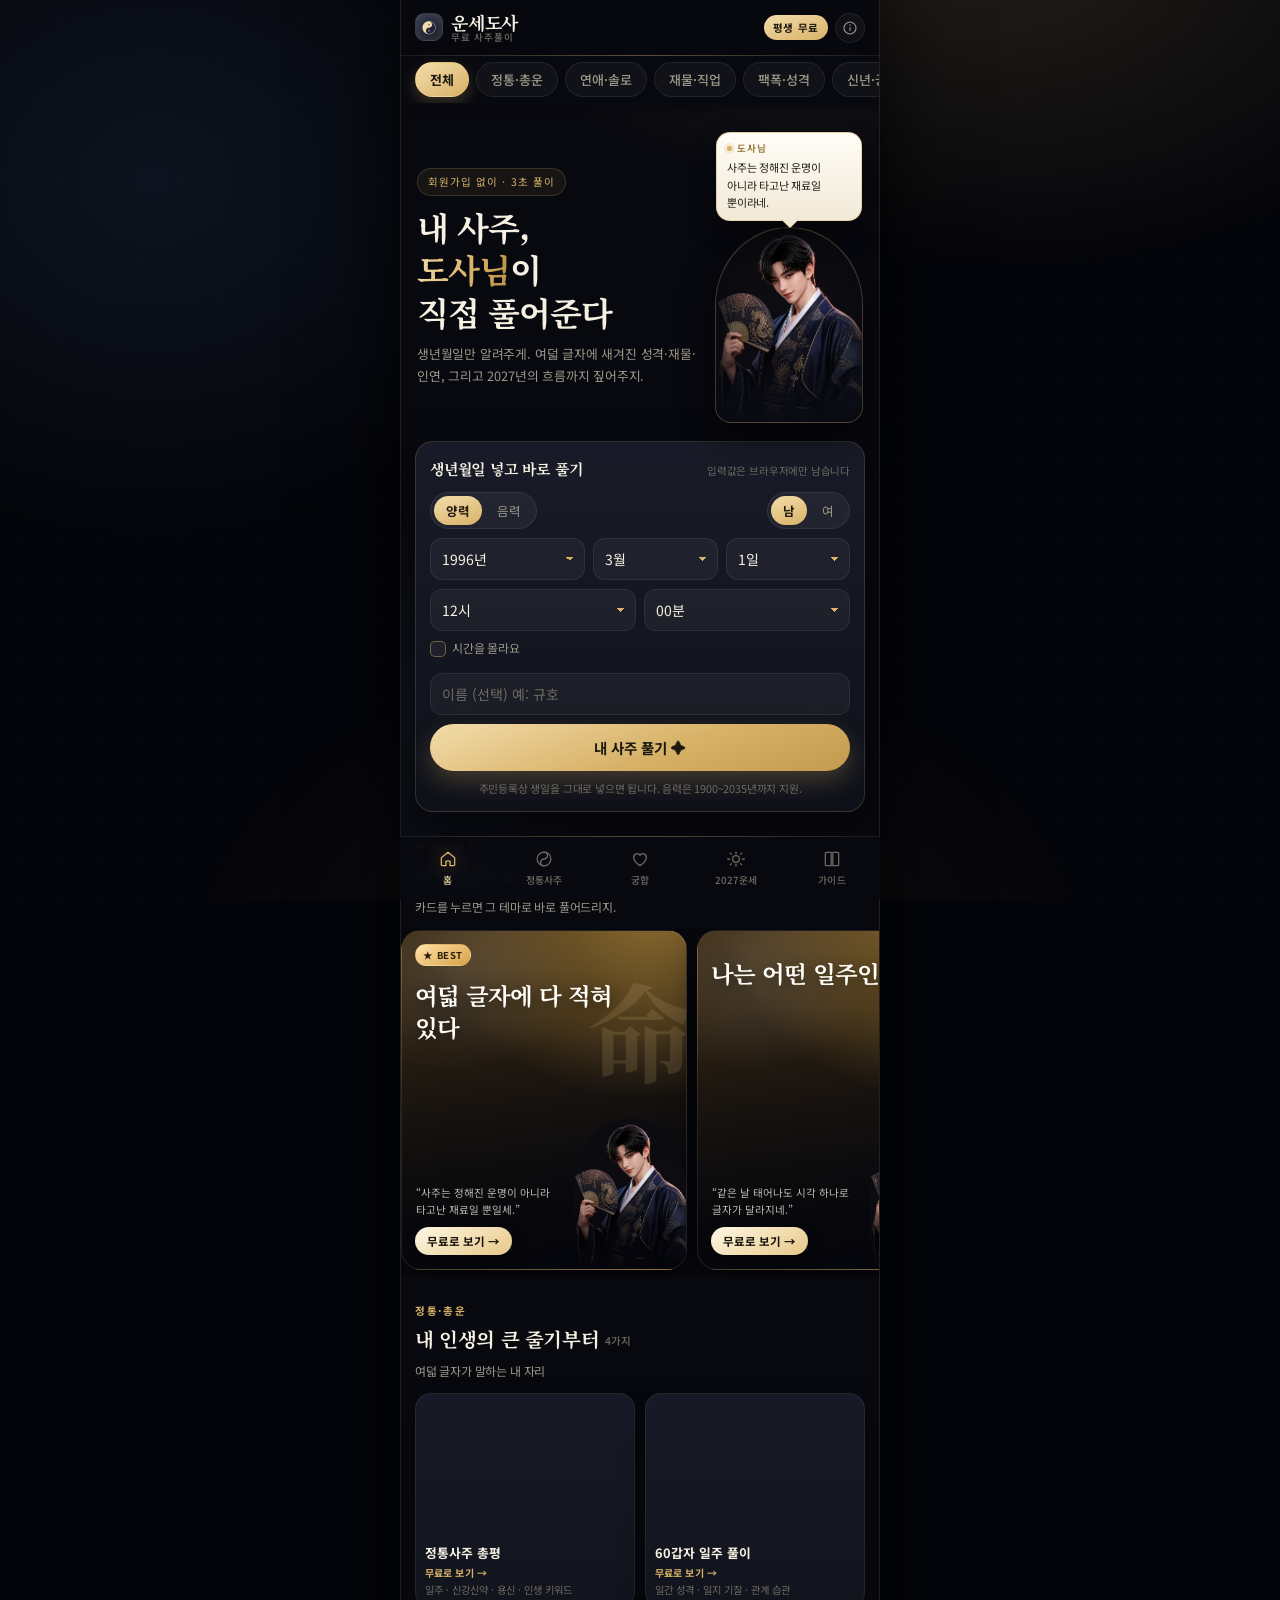
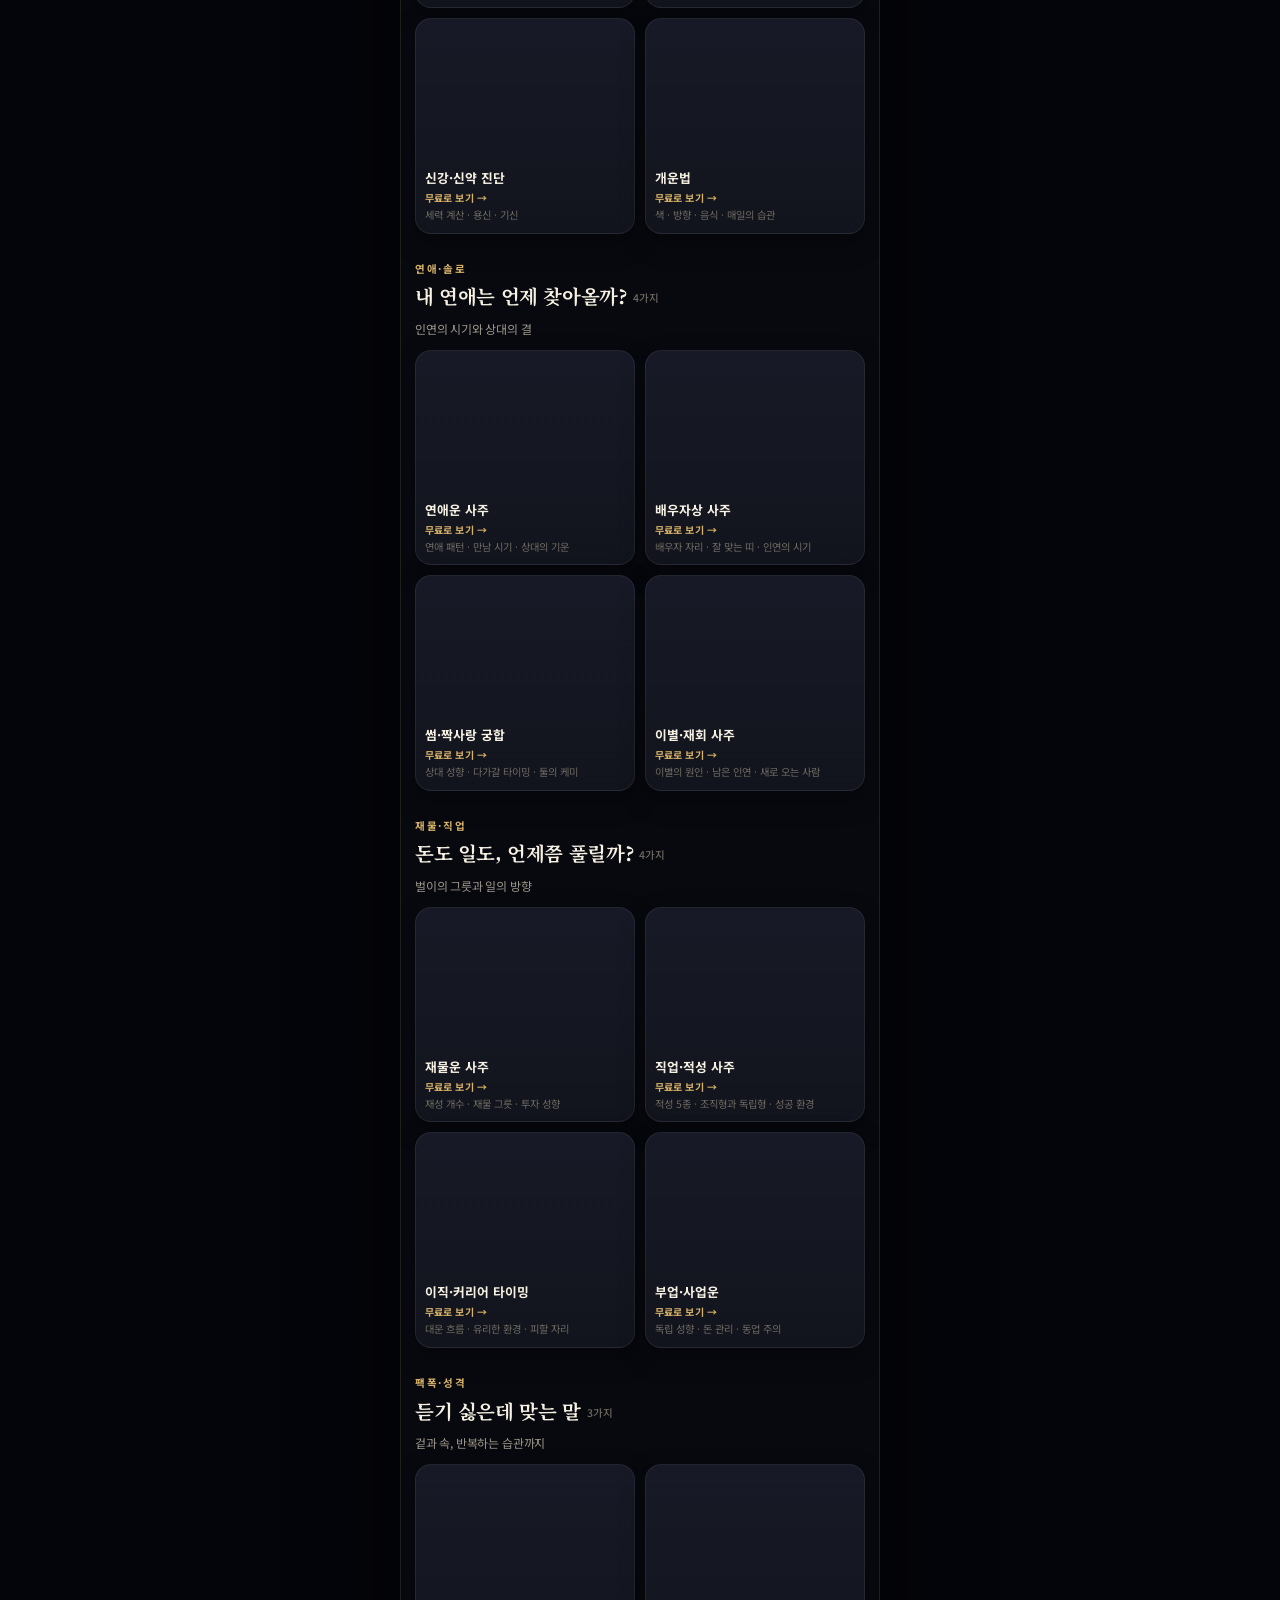
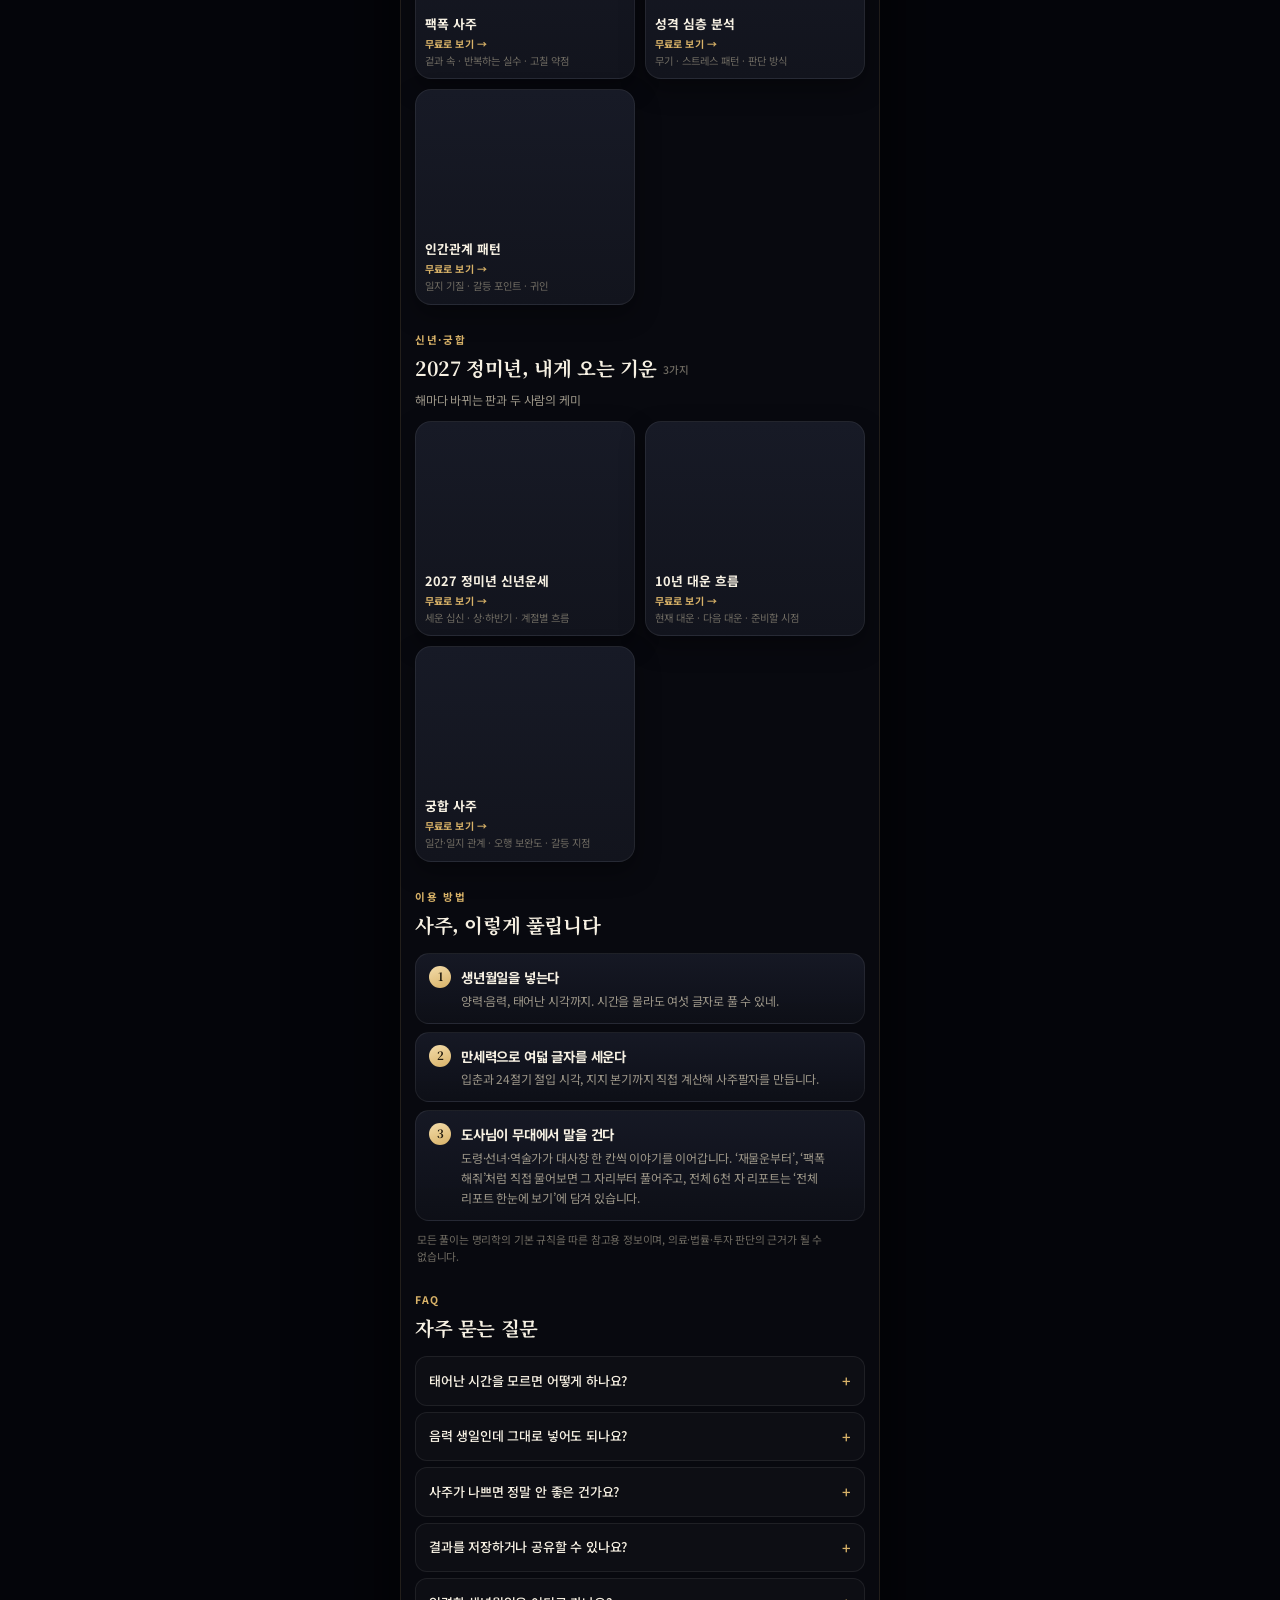
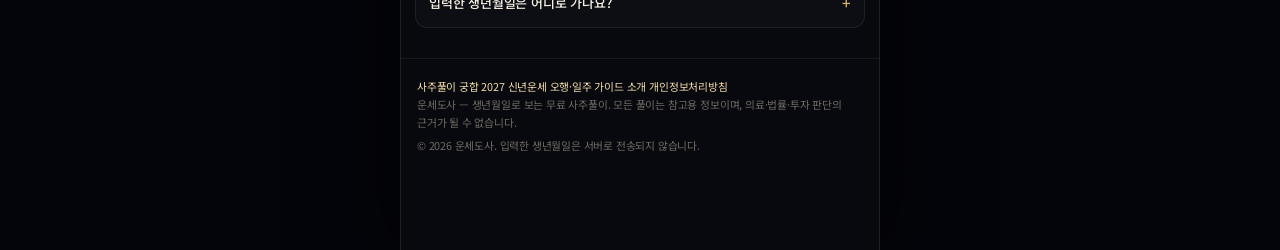
==== commit 66afaf85: "결과 화면에 친구한테 공유하기·링크 복사 바이럴 블록 추가 (카톡 공유 시트 + 복사 폴백, 페이지별 공유 문구)" ====
--- a/index.html
+++ b/index.html
@@ -189,7 +189,7 @@
         </details>
         <details>
           <summary>결과를 저장하거나 공유할 수 있나요?</summary>
-          <p>결과 화면의 ‘결과 카드 저장’을 누르면 사주 카드가 이미지로 저장되고, ‘카톡·SNS로 공유’로 요약과 링크를 바로 보낼 수 있습니다.</p>
+          <p>결과 화면의 ‘결과 카드 저장’을 누르면 사주 카드가 이미지로 저장됩니다. ‘친구한테 공유하기’를 누르면 카톡·메시지 공유창에서 바로 보낼 수 있고, 공유창이 없는 브라우저에서는 문구가 복사되니 카톡에 붙여넣으면 됩니다. ‘링크 복사’는 주소만 복사합니다.</p>
         </details>
         <details>
           <summary>입력한 생년월일은 어디로 가나요?</summary>
--- a/css/style.css
+++ b/css/style.css
@@ -1105,6 +1105,37 @@
 .actions { display: flex; flex-wrap: wrap; gap: 7px; margin-top: 2px; }
 .actions .btn { flex: 1 1 auto; }
 
+/* 결과 공유 — 친구한테 보내는 바이럴 블록 */
+.share-box {
+  margin: 14px 0 6px;
+  padding: 14px 14px 12px;
+  border-radius: var(--radius);
+  border: 1px solid rgba(216, 178, 106, 0.32);
+  background:
+    radial-gradient(130% 120% at 100% 0%, rgba(216, 178, 106, 0.18), rgba(216, 178, 106, 0) 62%),
+    rgba(216, 178, 106, 0.05);
+  text-align: center;
+}
+.share-lead {
+  margin: 0 0 10px;
+  font-family: var(--serif);
+  font-size: 15px;
+  font-weight: 600;
+  color: var(--gold-2);
+  line-height: 1.5;
+  word-break: keep-all;
+}
+.share-row { display: flex; gap: 7px; }
+.share-row .btn { flex: 1 1 auto; padding-left: 12px; padding-right: 12px; font-size: 14px; }
+.share-row .btn-primary { flex: 1.7 1 auto; }
+.share-note {
+  margin: 9px 0 0;
+  font-size: 11.5px;
+  line-height: 1.6;
+  color: var(--muted);
+  word-break: keep-all;
+}
+
 /* 테마 전환 스트립 */
 .theme-switch {
   border-radius: var(--radius);
@@ -1418,6 +1449,36 @@
 .prose ul { color: #c6c1b6; padding-left: 17px; margin: 0 0 10px; }
 .prose li { margin: 4px 0; word-break: keep-all; }
 .prose strong { color: var(--cream); }
+
+/* ---------------- 칼럼 본문 (표·요약 카드·이어 읽기) ---------------- */
+.col-meta { font-size: 11.5px; color: var(--muted-2); margin: 9px 0 0; }
+.tbl-wrap {
+  overflow-x: auto;
+  -webkit-overflow-scrolling: touch;
+  margin: 2px 0 12px;
+  border: 1px solid var(--line-soft);
+  border-radius: var(--radius-sm);
+  background: rgba(255, 255, 255, 0.02);
+}
+.tbl-wrap table { width: 100%; border-collapse: collapse; font-size: 12.2px; line-height: 1.55; }
+.tbl-wrap th, .tbl-wrap td { padding: 8px 10px; text-align: left; border-bottom: 1px solid var(--line-soft); vertical-align: top; word-break: keep-all; }
+.tbl-wrap thead th { background: rgba(216, 178, 106, 0.12); color: var(--gold-2); font-size: 11.3px; font-weight: 700; letter-spacing: 0.02em; white-space: nowrap; }
+.tbl-wrap tbody tr:last-child td { border-bottom: 0; }
+.tbl-wrap td:first-child { color: var(--cream); font-weight: 600; }
+.tbl-wrap td em { color: var(--muted); font-style: normal; }
+.tbl-cap { font-size: 11px; color: var(--muted-2); margin: -7px 0 13px; line-height: 1.6; }
+.col-cta { display: grid; gap: 8px; margin-top: 4px; }
+.col-links { display: grid; gap: 6px; }
+.col-links a {
+  display: flex; align-items: center; justify-content: space-between; gap: 10px;
+  padding: 10px 12px; border: 1px solid var(--line-soft); border-radius: 12px;
+  background: rgba(255, 255, 255, 0.03); color: var(--text);
+  font-size: 12.8px; text-decoration: none; transition: 0.18s;
+}
+.col-links a:hover { border-color: var(--line); background: rgba(216, 178, 106, 0.08); color: var(--gold-2); transform: translateY(-1px); }
+.col-links a span { flex: 0 0 auto; font-size: 11px; color: var(--muted-2); }
+.col-links a.on-this { border-color: var(--line); color: var(--gold-2); }
+.card.prose h2 { scroll-margin-top: calc(var(--bar-h) + 10px); }
 
 #compat-result { scroll-margin-top: calc(var(--bar-h) + 10px); display: none; }
 #compat-result.show { display: grid; gap: 10px; animation: fadeUp 0.4s ease both; }
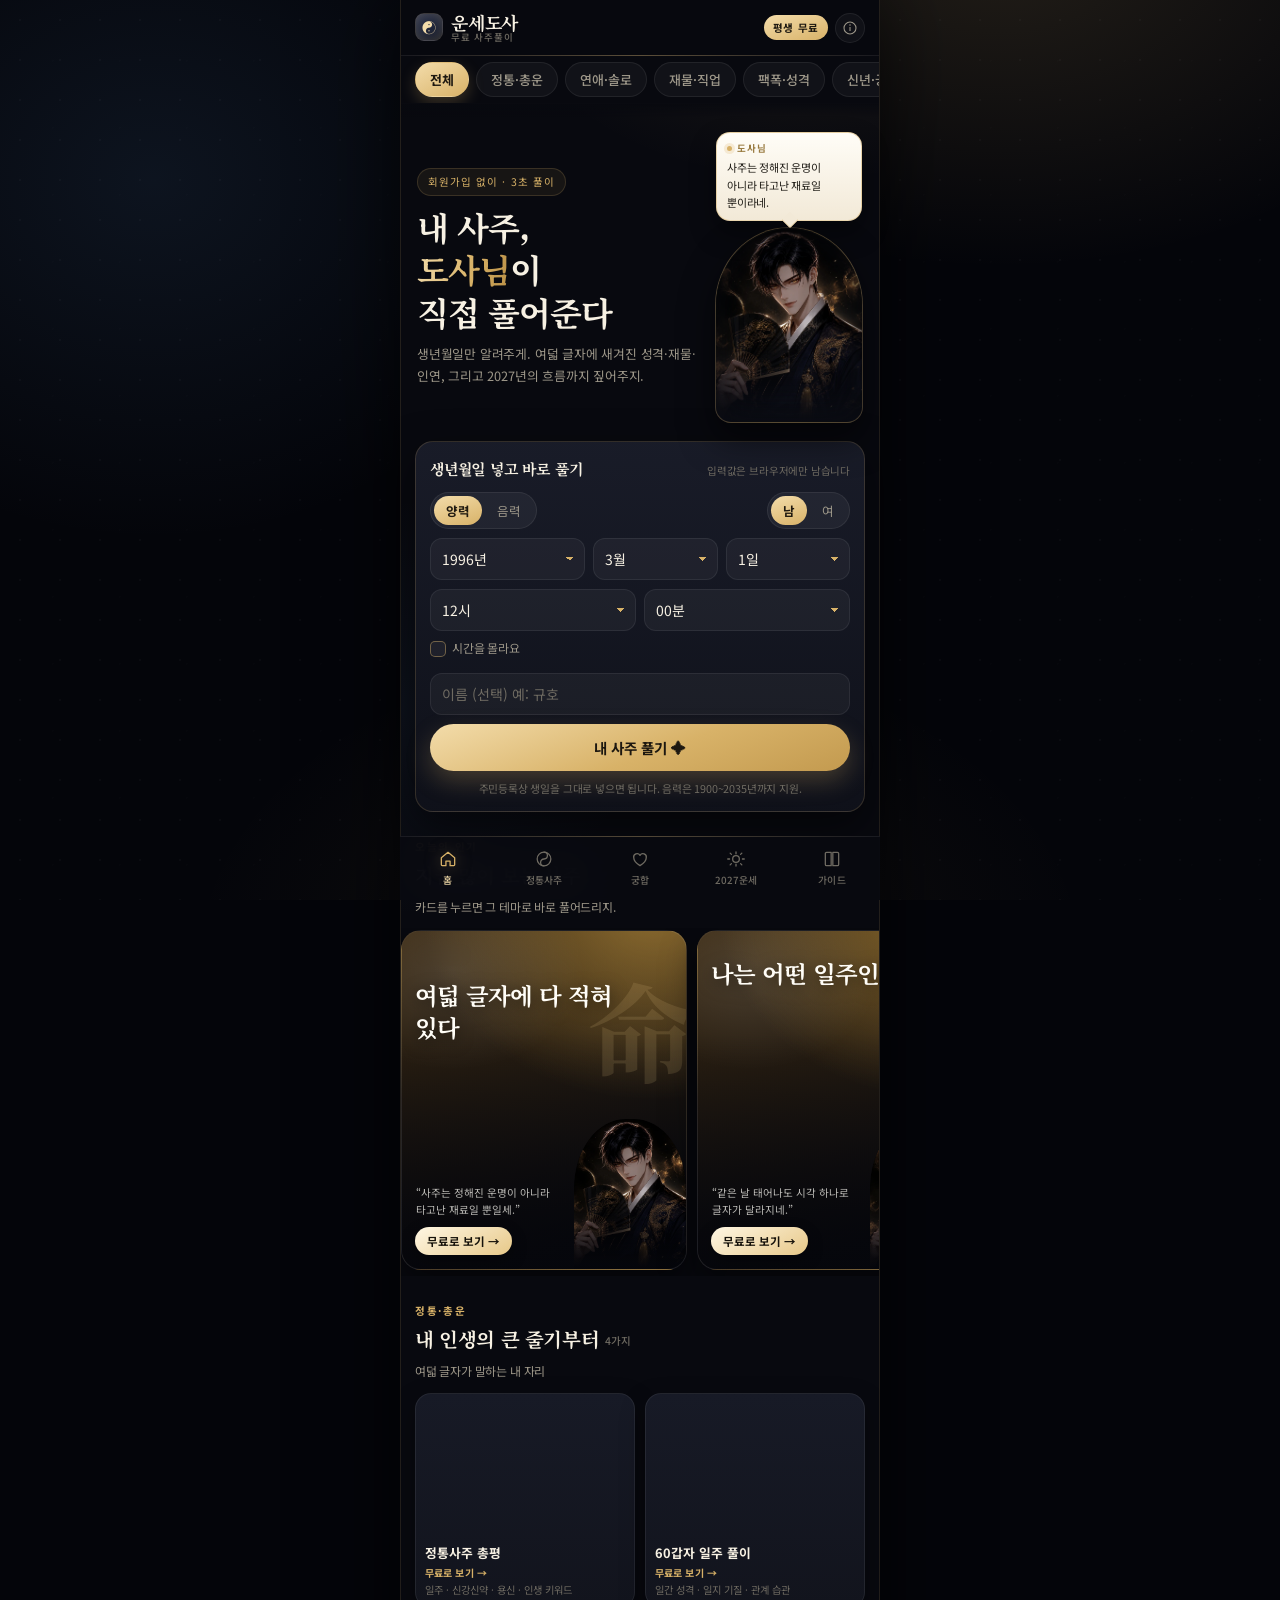
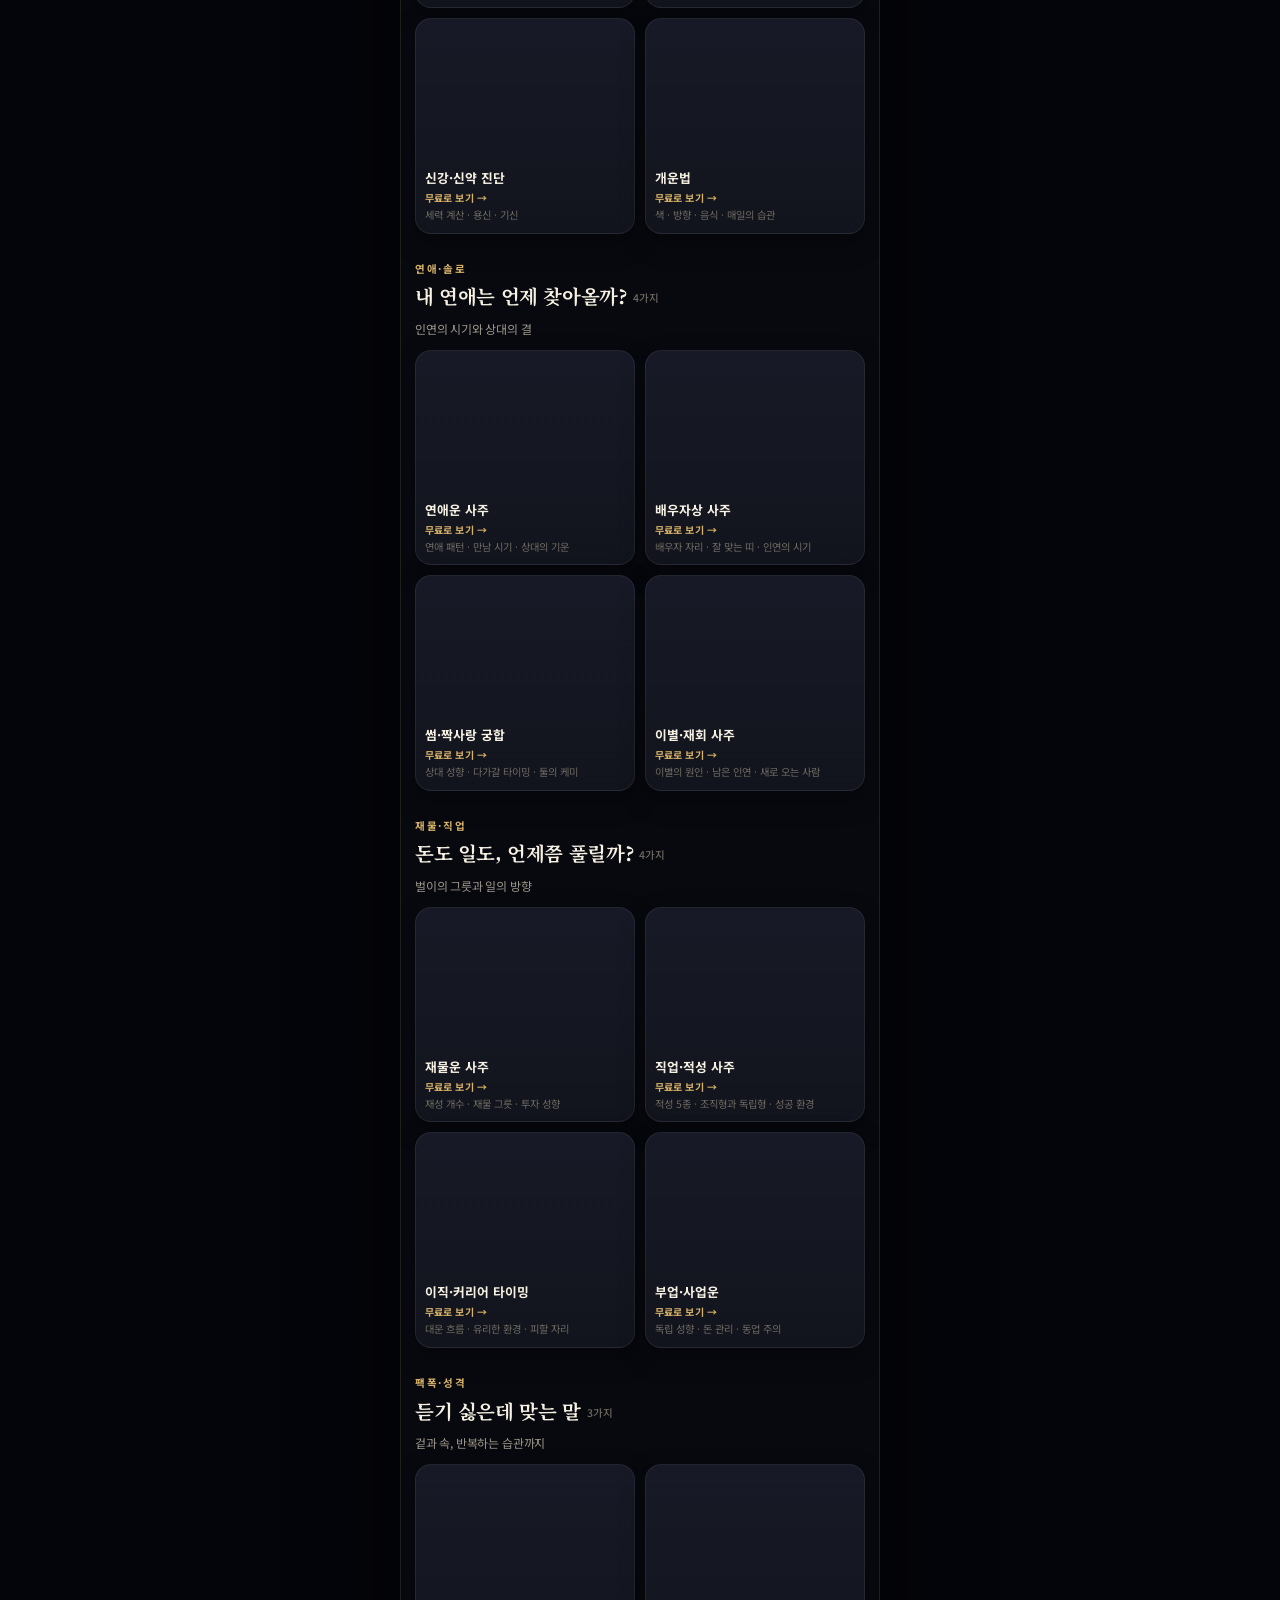
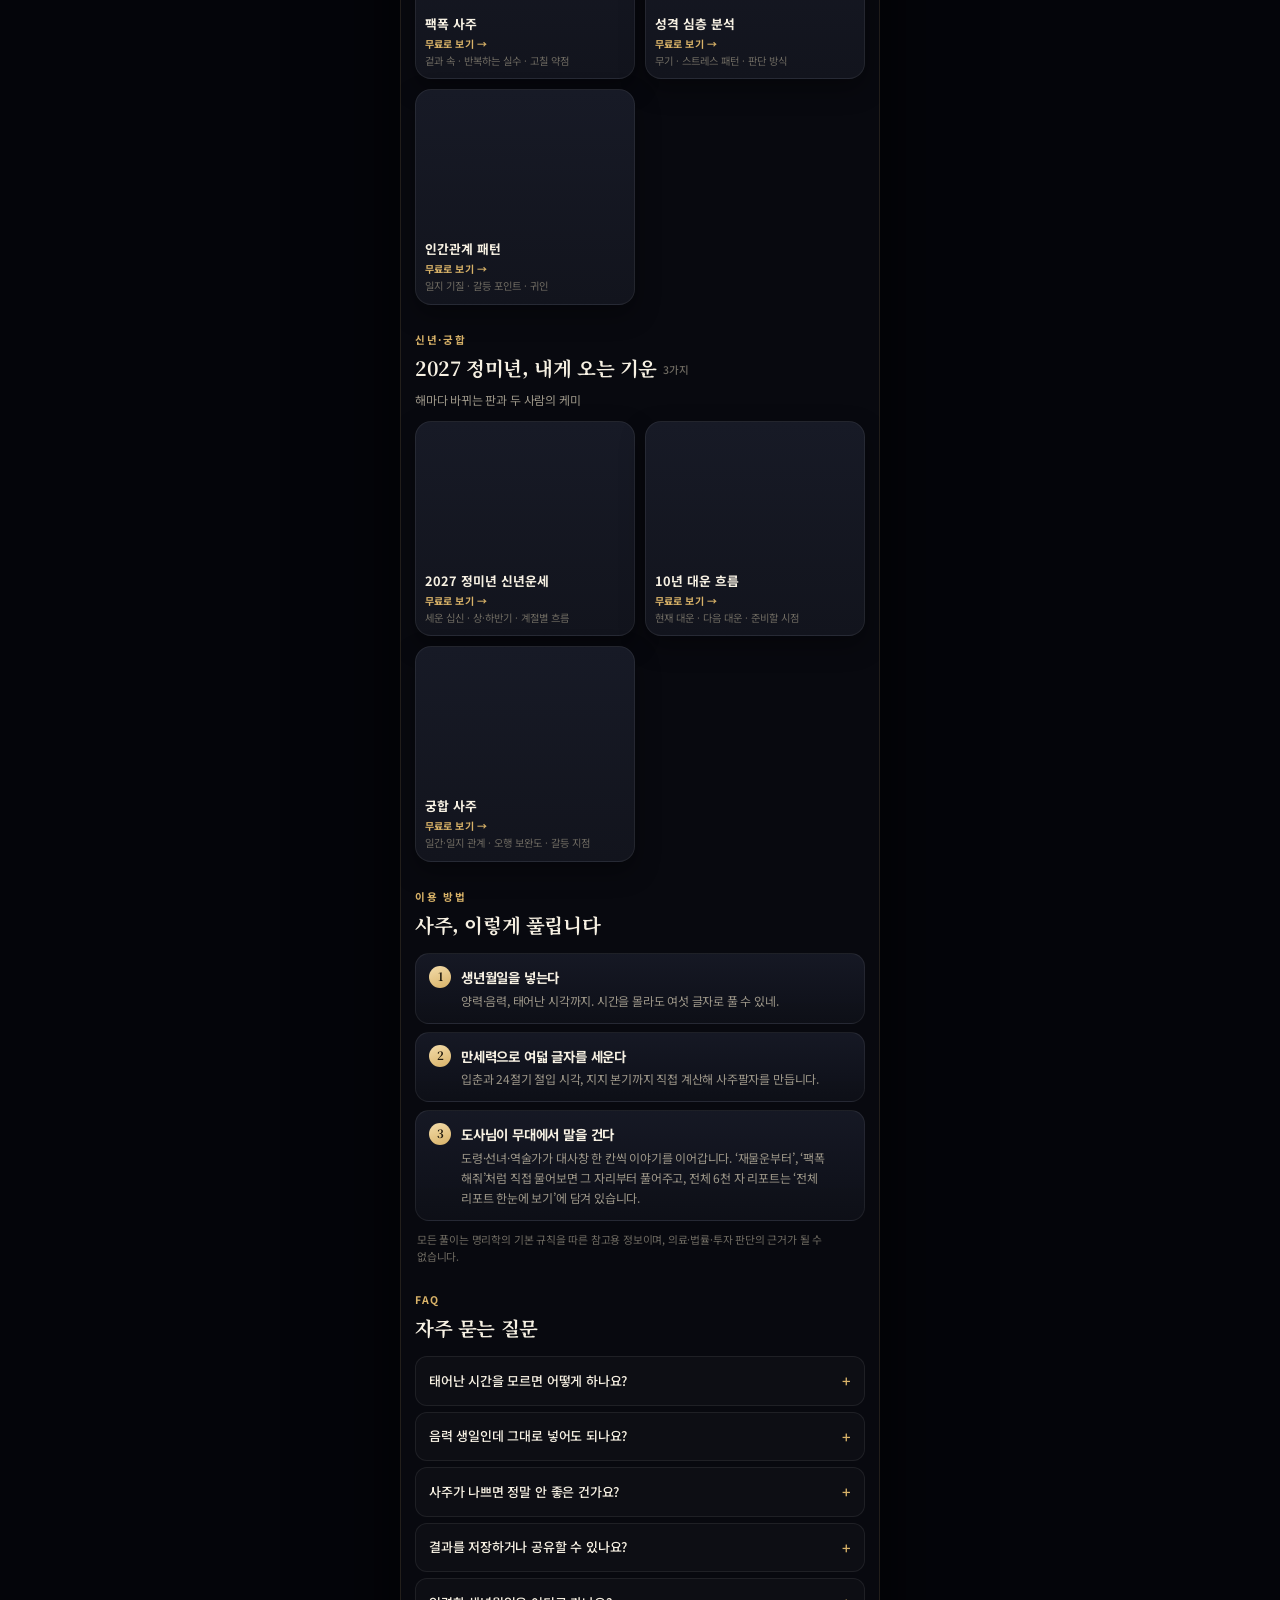
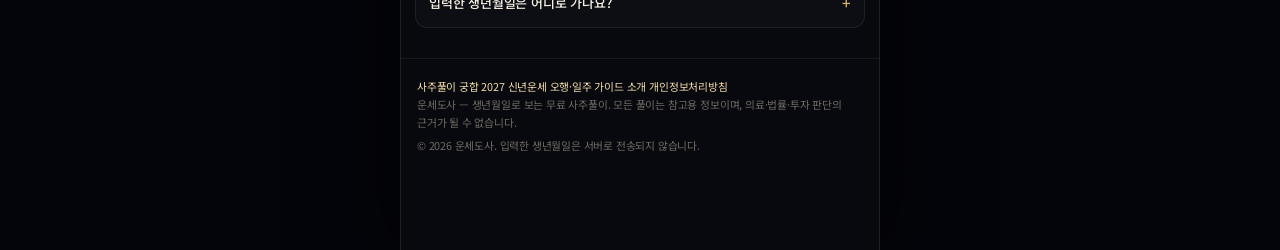
==== commit a9077cb4: "캐릭터 3종을 현대 웹툰·다크 로판풍 일러스트로 업그레이드: 본체·얼굴 크롭·og 미리보기·파비콘 교체, 이미지 캐시 버전 갱신" ====
--- a/index.html
+++ b/index.html
@@ -15,14 +15,22 @@
 <meta property="og:image:height" content="630">
 <meta name="twitter:card" content="summary_large_image">
 <meta name="theme-color" content="#08090f">
-<link rel="icon" href="favicon.png?v=2" type="image/png">
-<link rel="apple-touch-icon" href="apple-touch-icon.png?v=2">
+<link rel="icon" href="favicon.png?v=3" type="image/png">
+<link rel="apple-touch-icon" href="apple-touch-icon.png?v=3">
 <link rel="preconnect" href="https://fonts.googleapis.com">
 <link rel="preconnect" href="https://fonts.gstatic.com" crossorigin>
 <link href="https://fonts.googleapis.com/css2?family=Noto+Sans+KR:wght@400;500;700&family=Noto+Serif+KR:wght@400;600;700&display=swap" rel="stylesheet">
 <link rel="stylesheet" href="css/style.css">
 <!-- Google AdSense (자동 광고) -->
 <script async src="https://pagead2.googlesyndication.com/pagead/js/adsbygoogle.js?client=ca-pub-3523393668102318" crossorigin="anonymous"></script>
+<!-- Google Analytics 4 (gtag.js) -->
+<script async src="https://www.googletagmanager.com/gtag/js?id=G-Q6RLLX0X1D"></script>
+<script>
+  window.dataLayer = window.dataLayer || [];
+  function gtag(){dataLayer.push(arguments);}
+  gtag('js', new Date());
+  gtag('config', 'G-Q6RLLX0X1D');
+</script>
 <script type="application/ld+json">
 {
   "@context": "https://schema.org",
@@ -69,7 +77,7 @@
           <div class="who"><i></i>도사님</div>
           <div id="hero-bubble-text">어서 오게. 생일만 알려주면 여덟 글자를 풀어주지.</div>
         </div>
-        <span class="char-frame hero-char"><img class="char-img" src="assets/char-doryeong.webp" alt="부채를 든 꽃미남 도령 캐릭터" width="260" height="330" decoding="async"></span>
+        <span class="char-frame hero-char"><img class="char-img" src="assets/char-doryeong.webp?v=2" alt="부채를 든 꽃미남 도령 캐릭터" width="260" height="330" decoding="async"></span>
       </div>
     </section>
 
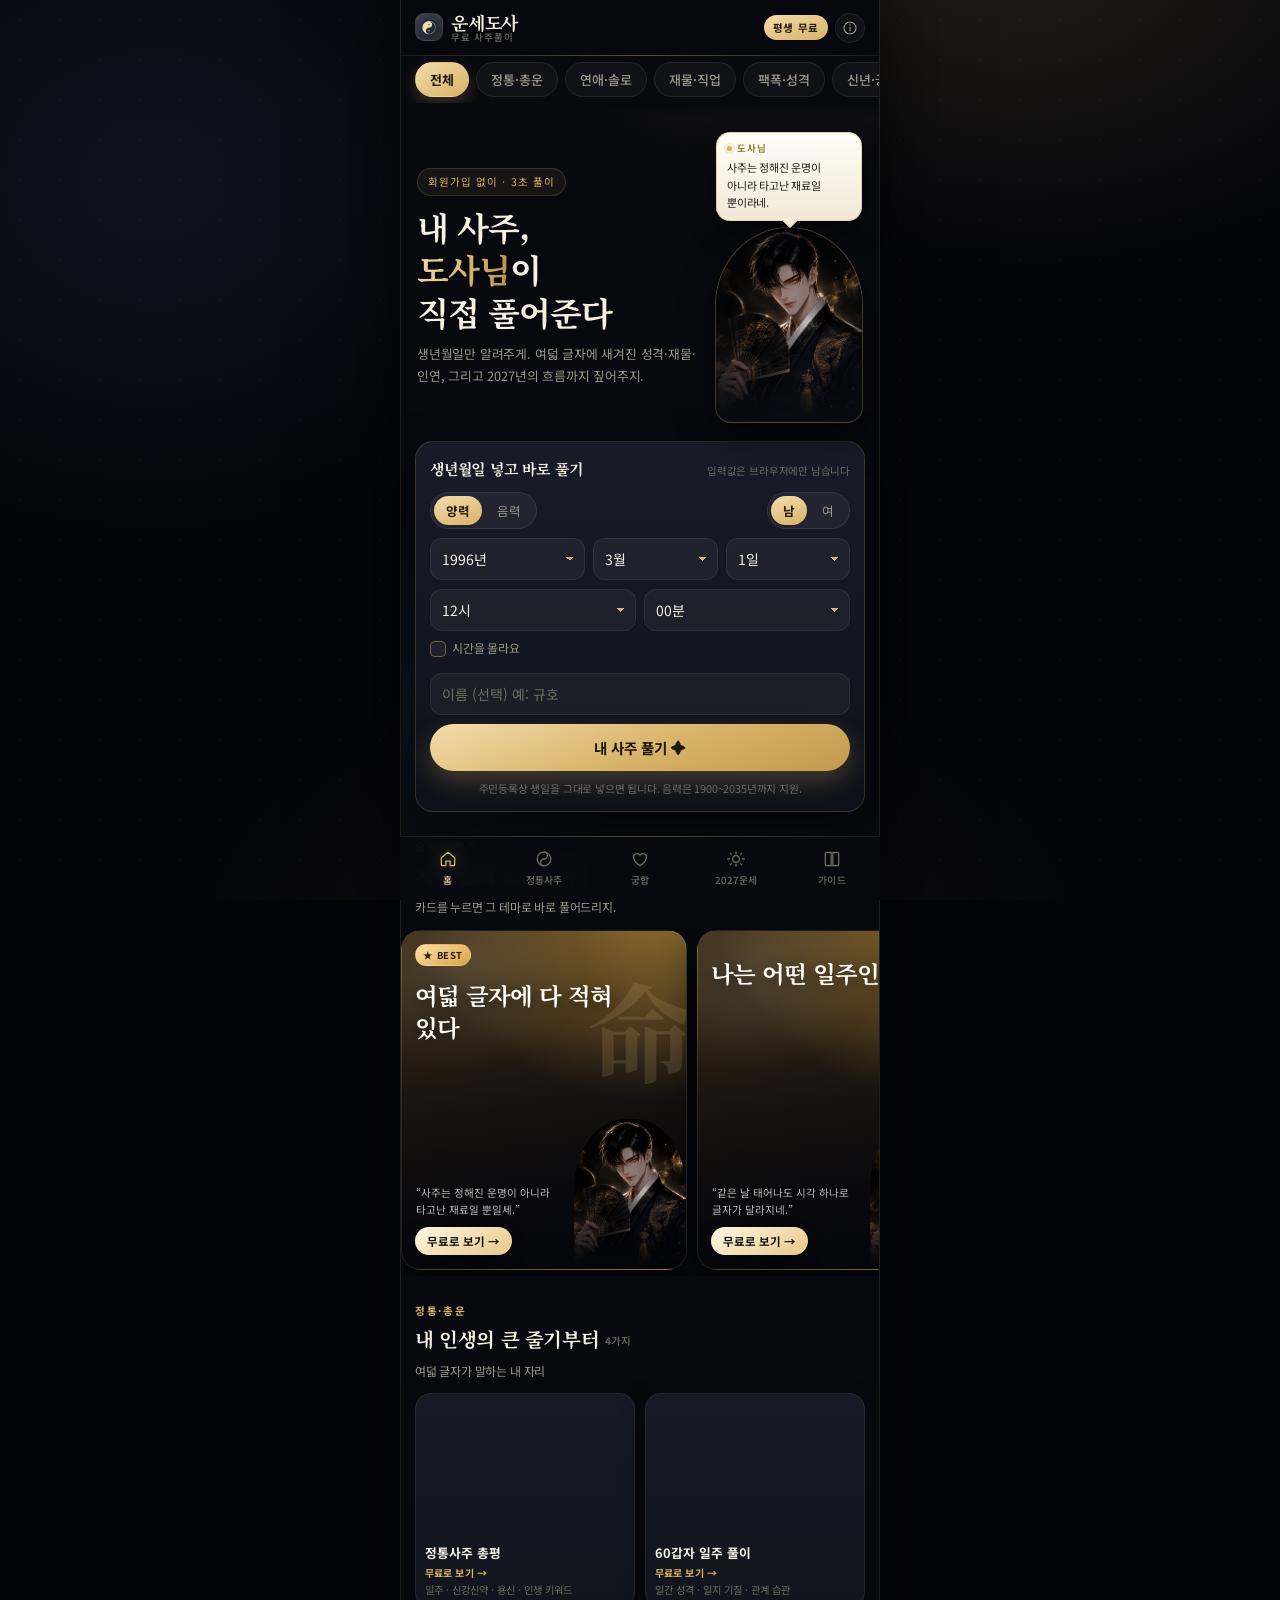
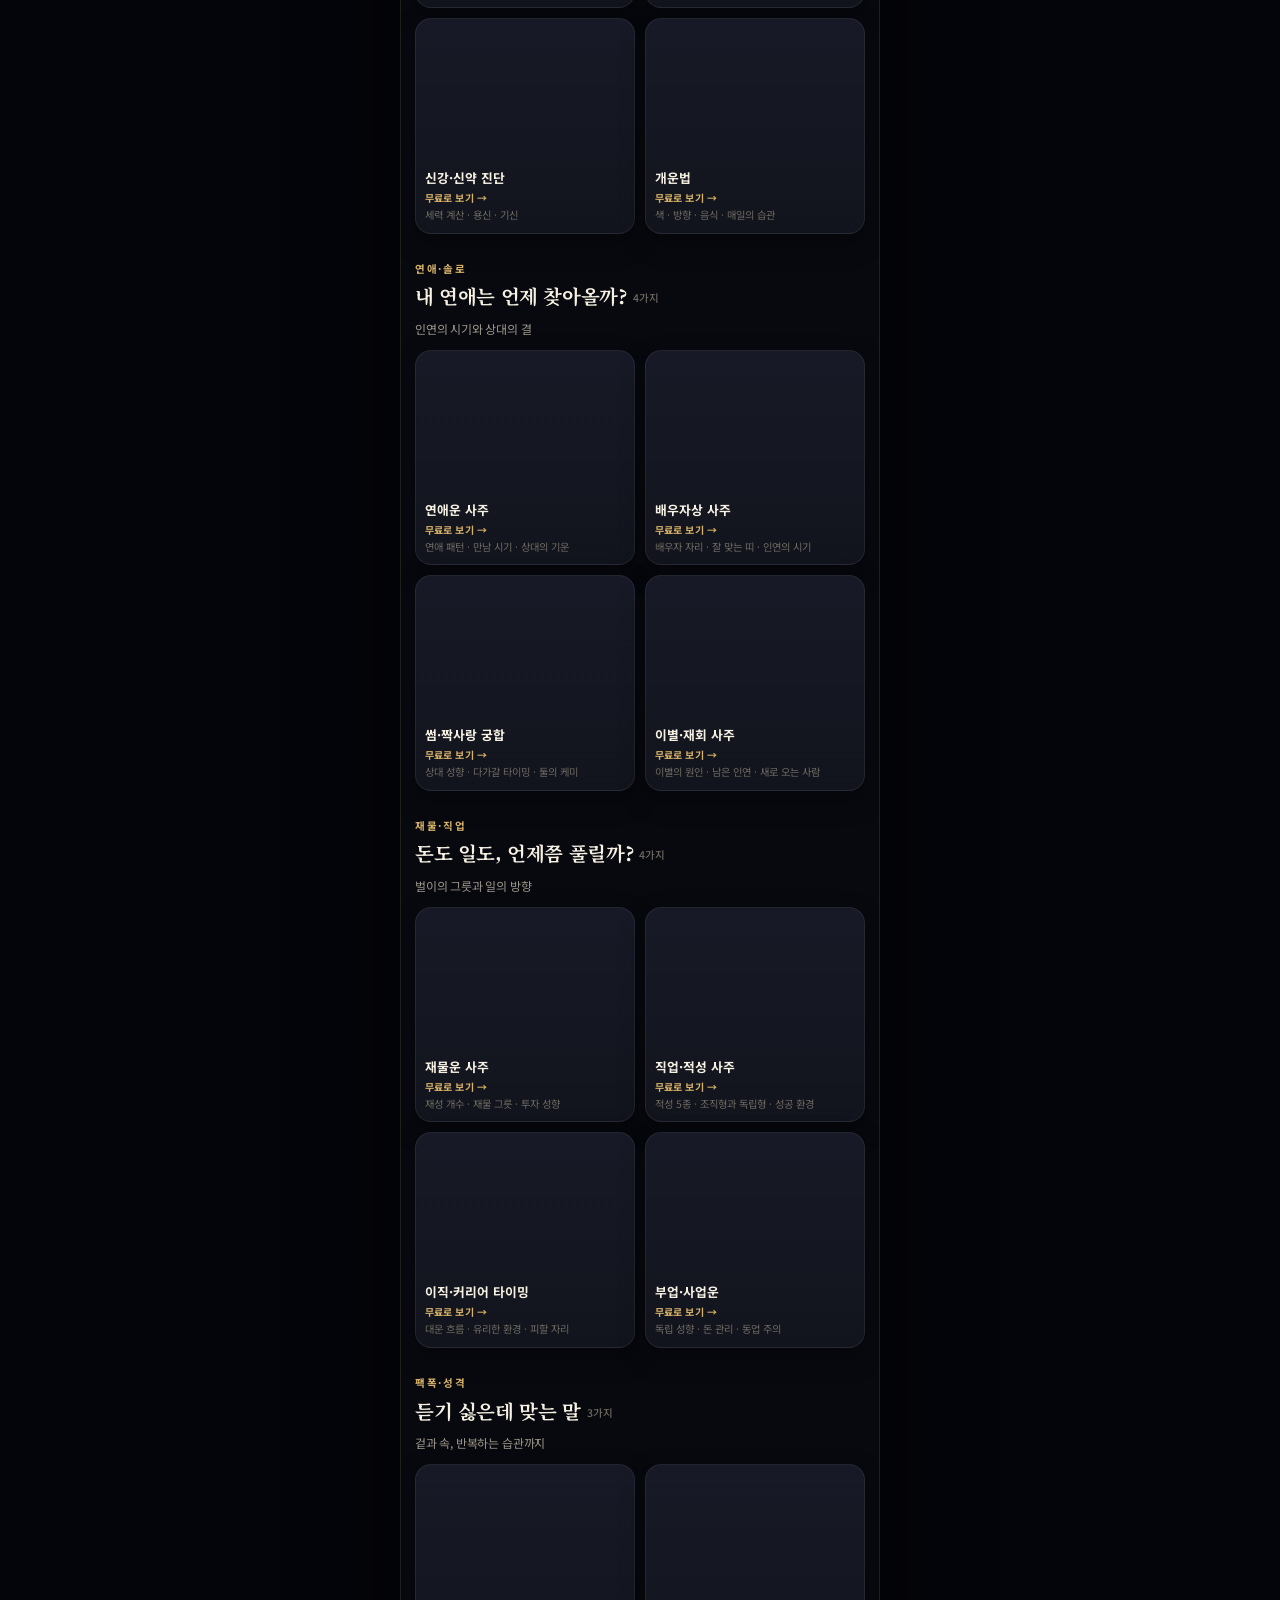
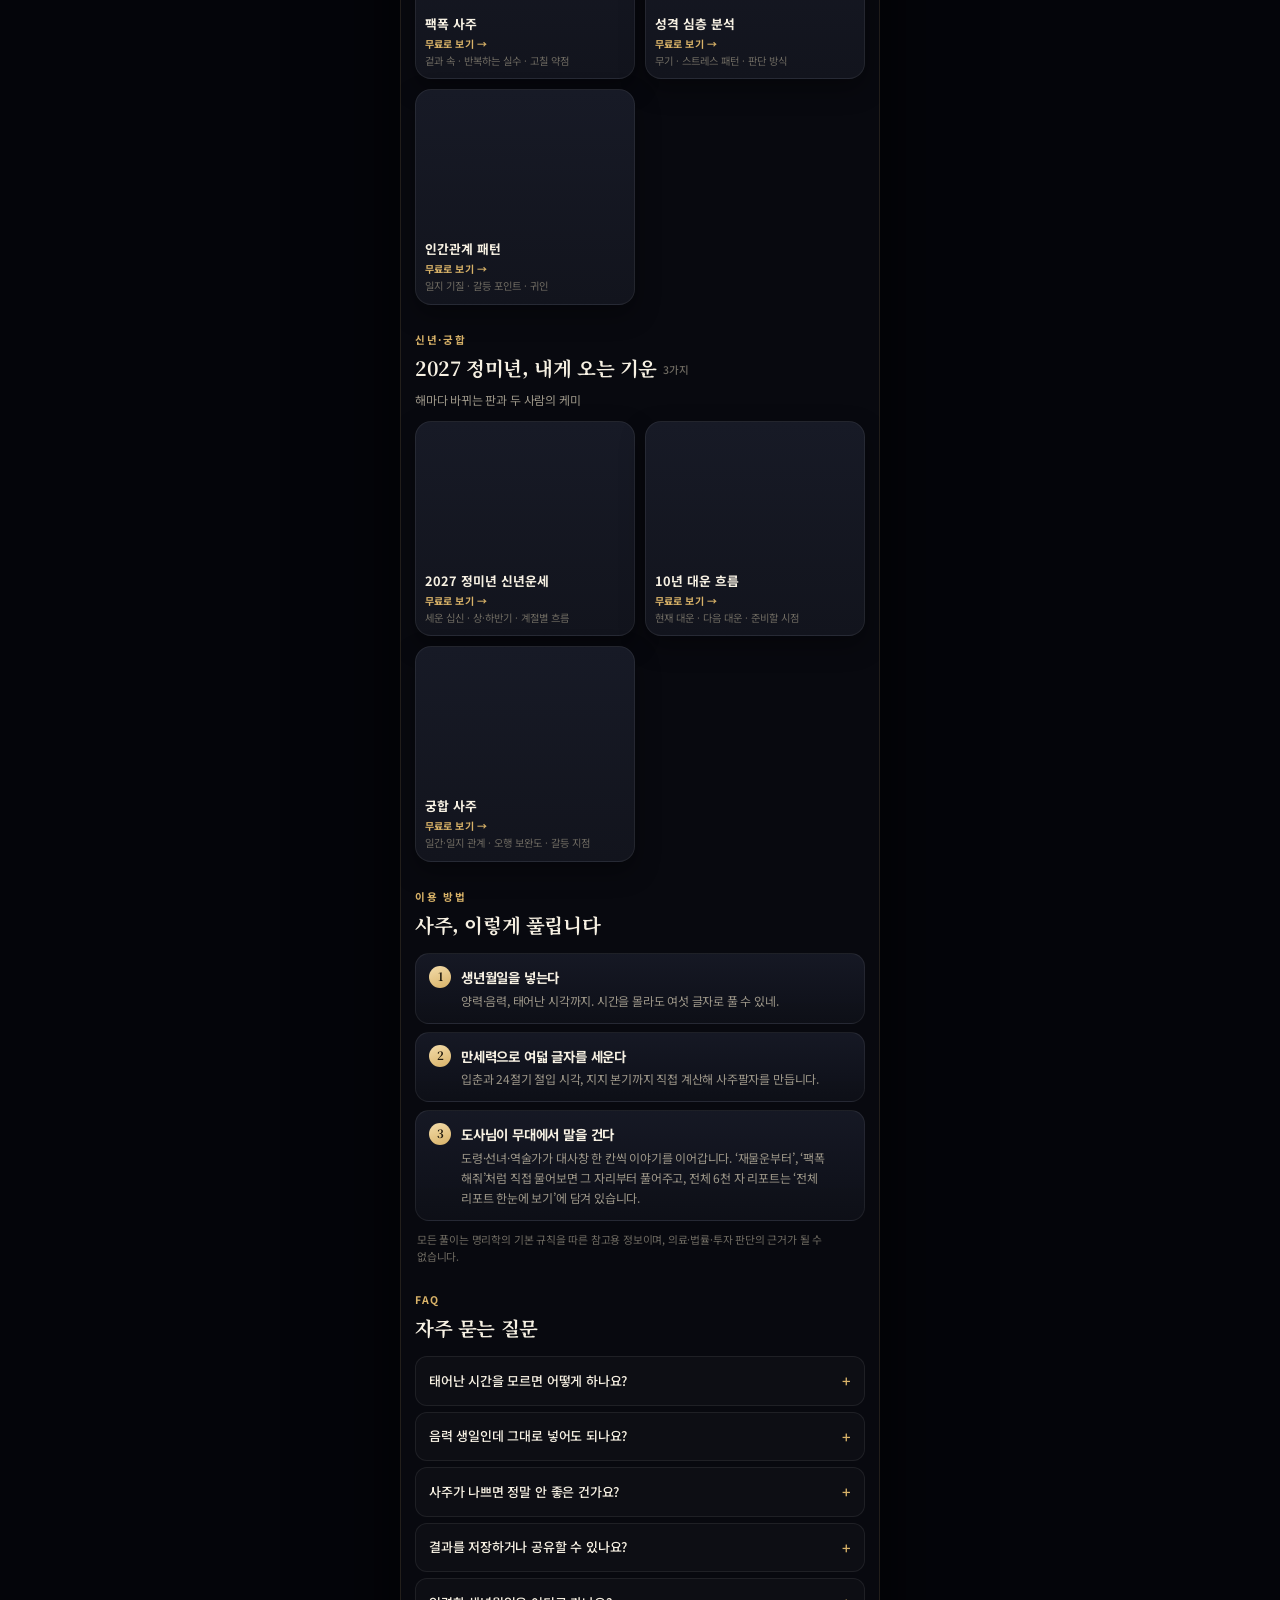
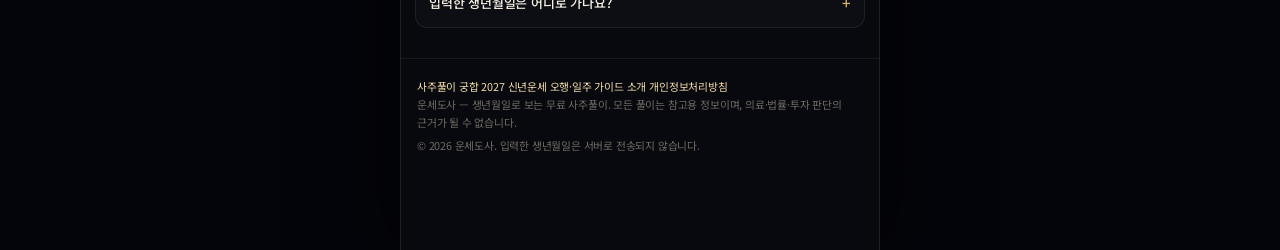
==== commit 0bcfa7b1: "공유 미리보기 주소에 캐시 버전을 붙여 카톡·SNS에 새 캐릭터 og 이미지가 뜨도록" ====
--- a/index.html
+++ b/index.html
@@ -10,7 +10,7 @@
 <meta property="og:type" content="website">
 <meta property="og:title" content="무료 사주풀이 — 운세도사">
 <meta property="og:description" content="생년월일 하나로 사주팔자·오행·2027 신년운세까지. 도사님이 직접 풀어주는 무료 사주풀이.">
-<meta property="og:image" content="https://hanibori.github.io/og.png">
+<meta property="og:image" content="https://hanibori.github.io/og.png?v=2">
 <meta property="og:image:width" content="1200">
 <meta property="og:image:height" content="630">
 <meta name="twitter:card" content="summary_large_image">
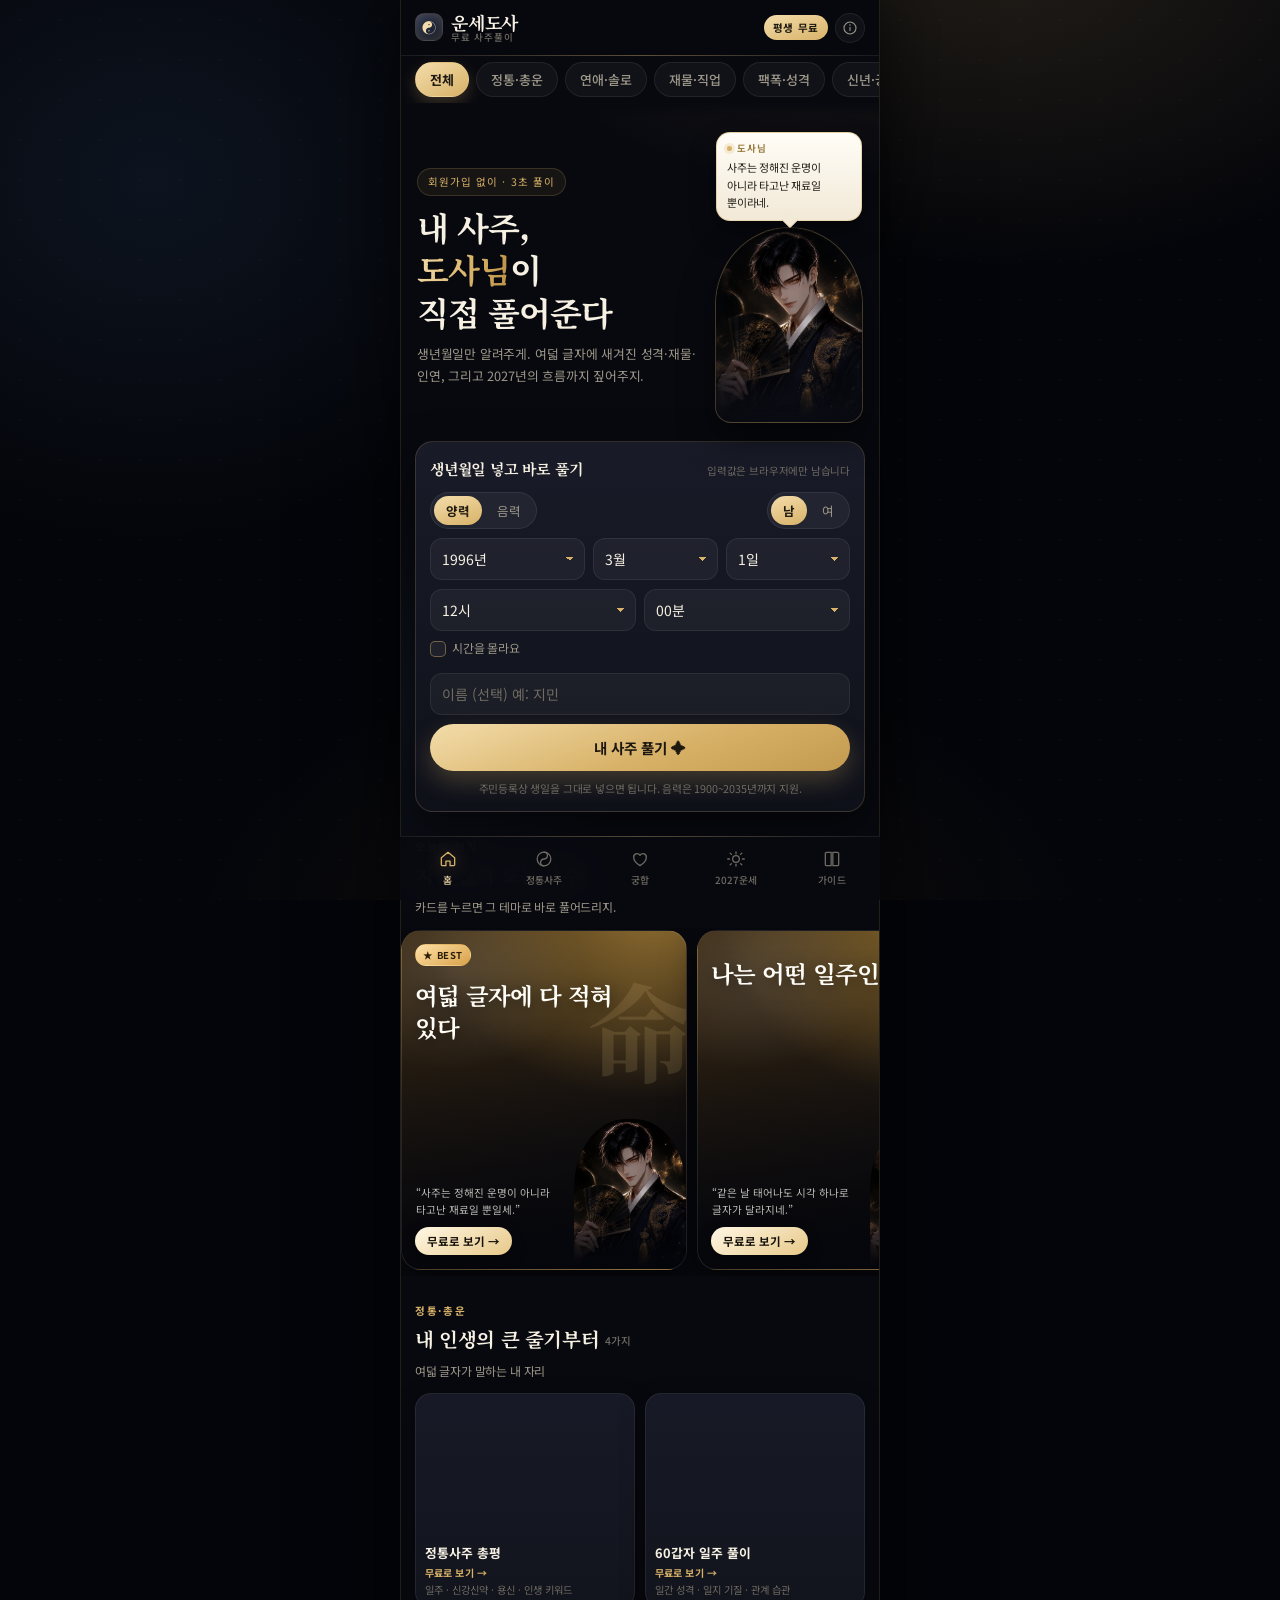
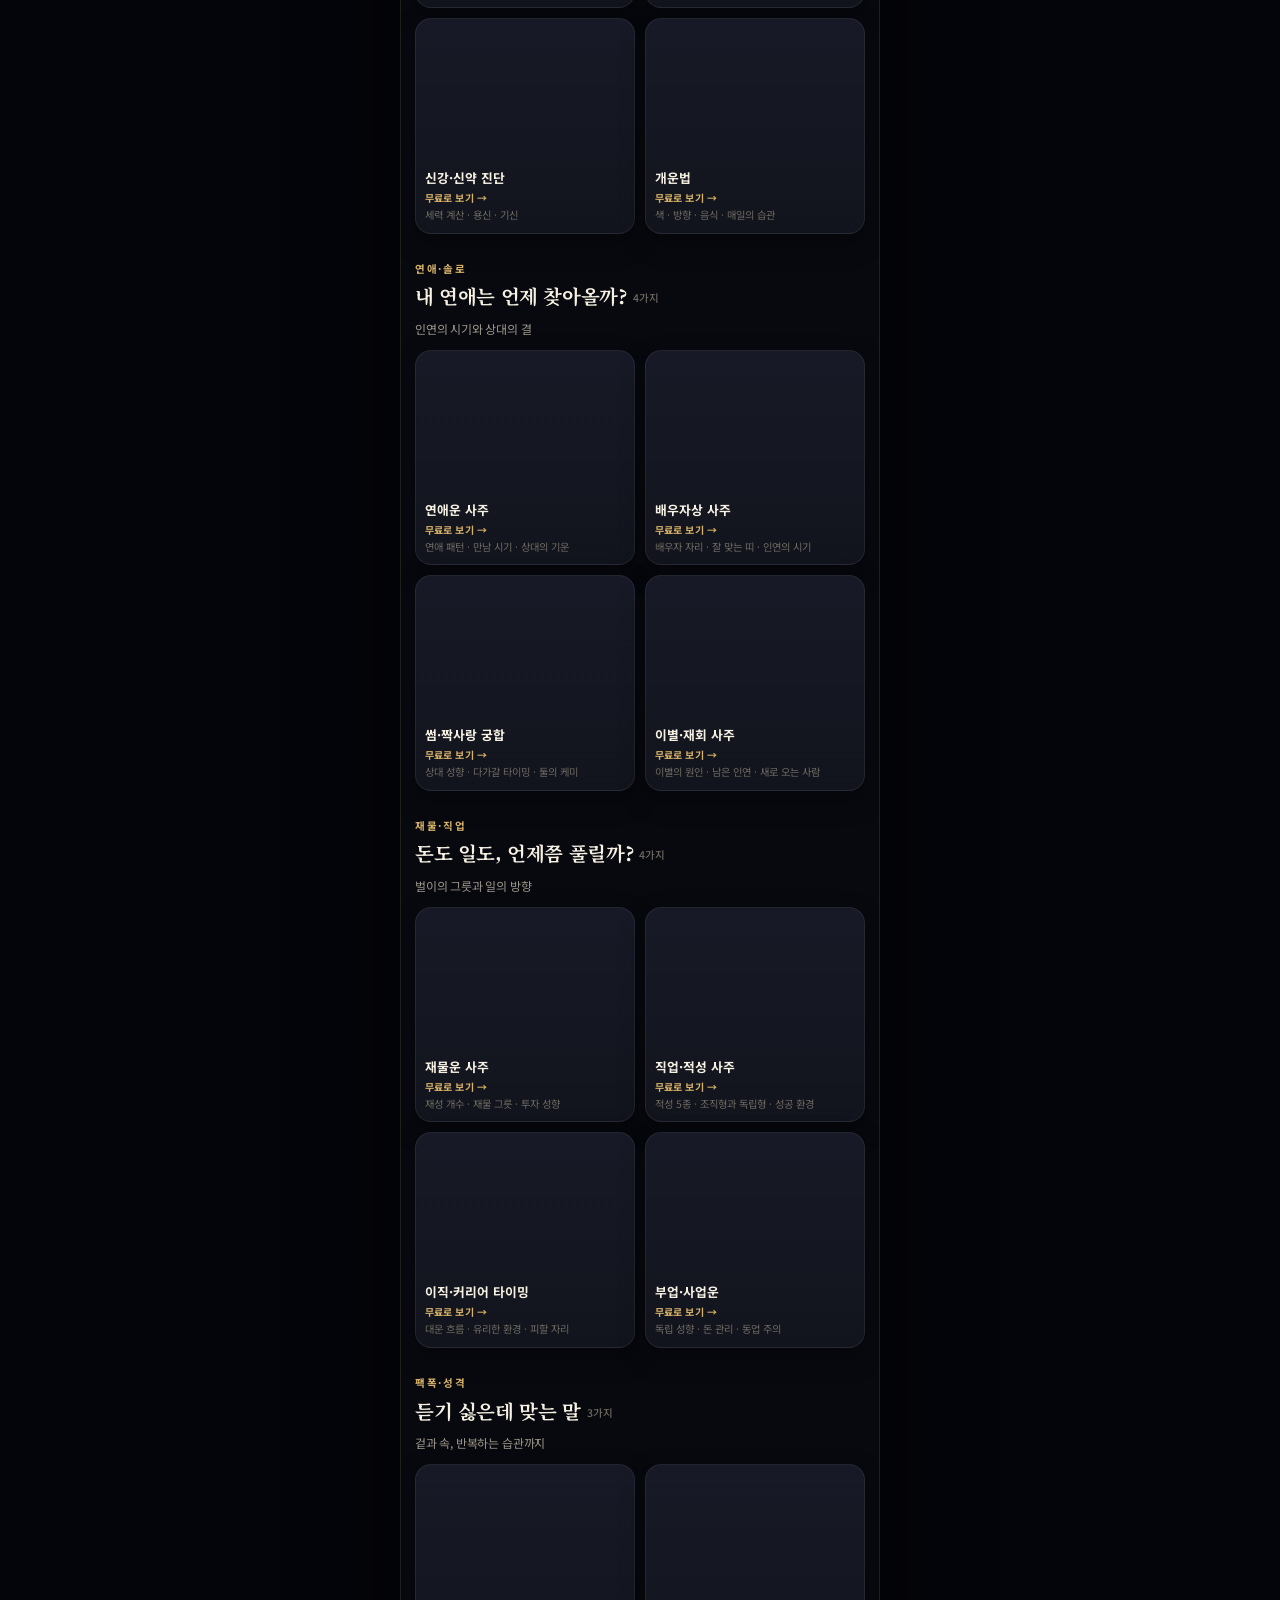
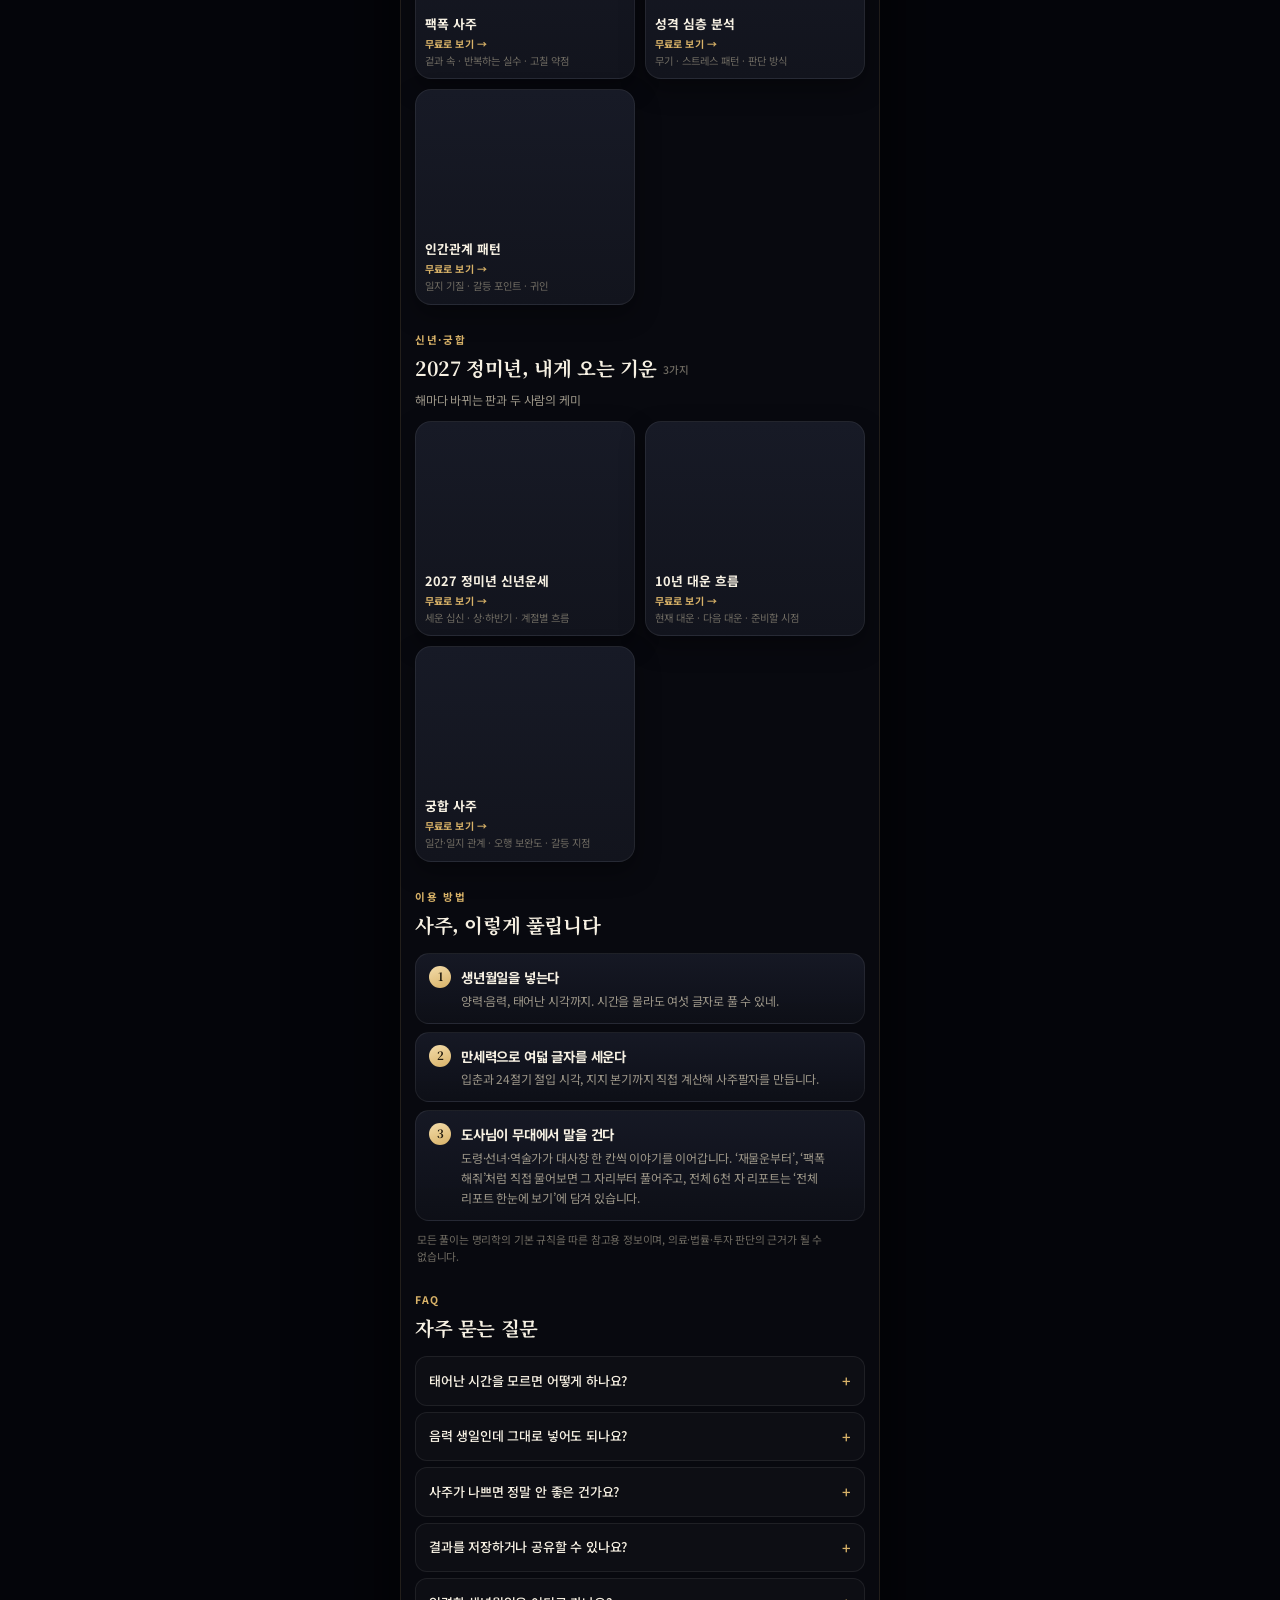
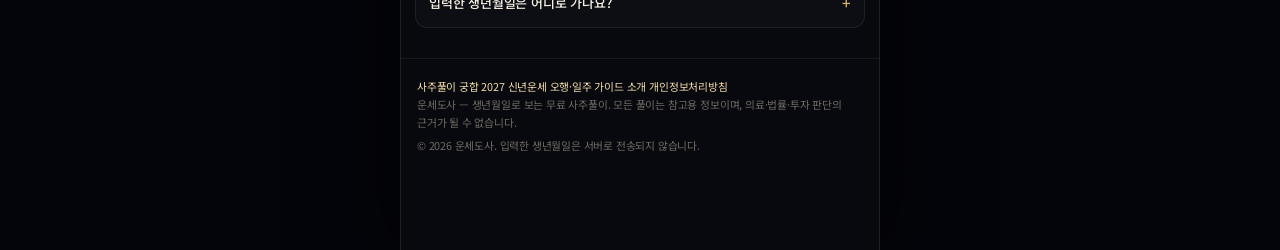
==== commit 23f6ca78: "테마 카드 결과를 고른 테마답게: 테마별 무대 캐릭터·첫마디 컷, 결과 표시 안정화, 정적 자원 캐시 버전 통일 - story.js: 사주 테마 결과의 무대 캐릭터를 테마 카테고리" ====
--- a/index.html
+++ b/index.html
@@ -20,7 +20,7 @@
 <link rel="preconnect" href="https://fonts.googleapis.com">
 <link rel="preconnect" href="https://fonts.gstatic.com" crossorigin>
 <link href="https://fonts.googleapis.com/css2?family=Noto+Sans+KR:wght@400;500;700&family=Noto+Serif+KR:wght@400;600;700&display=swap" rel="stylesheet">
-<link rel="stylesheet" href="css/style.css">
+<link rel="stylesheet" href="css/style.css?v=4">
 <!-- Google AdSense (자동 광고) -->
 <script async src="https://pagead2.googlesyndication.com/pagead/js/adsbygoogle.js?client=ca-pub-3523393668102318" crossorigin="anonymous"></script>
 <!-- Google Analytics 4 (gtag.js) -->
@@ -73,6 +73,7 @@
         <p class="lead">생년월일만 알려주게. 여덟 글자에 새겨진 성격·재물·인연, 그리고 2027년의 흐름까지 짚어주지.</p>
       </div>
       <div class="hero-stage">
+        <canvas class="hero-fx" data-fx="ember" data-fx-count="12" data-fx-scale="0.8" aria-hidden="true"></canvas>
         <div class="bubble hero-bubble">
           <div class="who"><i></i>도사님</div>
           <div id="hero-bubble-text">어서 오게. 생일만 알려주면 여덟 글자를 풀어주지.</div>
@@ -122,7 +123,7 @@
         </div>
 
         <div class="qf-row">
-          <input type="text" id="name" maxlength="12" placeholder="이름 (선택) 예: 규호">
+          <input type="text" id="name" maxlength="12" placeholder="이름 (선택) 예: 지민">
         </div>
 
         <button class="btn btn-primary btn-block" type="submit">내 사주 풀기 ✦</button>
@@ -245,11 +246,12 @@
   </nav>
 </div>
 
-<script src="js/lunar-data.js"></script>
-<script src="js/saju.js"></script>
-<script src="js/fortune.js"></script>
-<script src="js/themes.js"></script>
-<script src="js/story.js"></script>
-<script src="js/ui.js"></script>
+<script src="js/lunar-data.js?v=4"></script>
+<script src="js/saju.js?v=4"></script>
+<script src="js/fortune.js?v=4"></script>
+<script src="js/themes.js?v=4"></script>
+<script src="js/fx.js?v=4"></script>
+<script src="js/story.js?v=4"></script>
+<script src="js/ui.js?v=4"></script>
 </body>
 </html>
--- a/css/style.css
+++ b/css/style.css
@@ -317,6 +317,16 @@
   padding-top: 2px;
   min-width: 0;
 }
+/* 히어로 뒤로 떠오르는 금빛 불티 (fx.js) */
+.hero-fx {
+  position: absolute;
+  inset: 0;
+  z-index: 1;
+  width: 100%;
+  height: 100%;
+  display: block;
+  pointer-events: none;
+}
 .hero-stage::before {
   content: '';
   position: absolute;
@@ -1563,7 +1573,7 @@
 }
 
 @media (prefers-reduced-motion: reduce) {
-  .mascot, .hero-stage::before, .hero-stage::after, .hero-bubble, .fcard { animation: none !important; }
+  .mascot, .hero-char, .hero-stage::before, .hero-stage::after, .hero-bubble, .fcard { animation: none !important; }
   html { scroll-behavior: auto; }
 }
 
@@ -1608,7 +1618,16 @@
 .char-frame-sm .char-img { object-position: 50% 26%; -webkit-mask-image: none; mask-image: none; }
 
 .hero-char { width: 100%; height: 168px; border-radius: 50% 50% 16px 16px / 40% 40% 16px 16px; }
-.hero-stage .hero-char { z-index: 2; animation: floaty 6s ease-in-out infinite; }
+/* 둥실 떠오르는 부유(floaty) + 아주 미세한 호흡(숨쉴 때 2.5% 부풀기) */
+.hero-stage .hero-char {
+  z-index: 2;
+  transform-origin: 50% 62%;
+  animation: floaty 6s ease-in-out infinite, heroBreath 5.4s ease-in-out infinite;
+}
+@keyframes heroBreath {
+  0%, 100% { scale: 1; }
+  50% { scale: 1.025; }
+}
 
 .ph-char { align-self: end; width: 96px; height: 124px; }
 .page-head.with-char {
@@ -1761,6 +1780,17 @@
    세로형 컷 안에 캐릭터와 만화 말풍선이 함께 산다
    ============================================================ */
 .wt { position: relative; }
+
+/* 테마별 빛 입자 캔버스 (fx.js) — 캐릭터·말풍선을 가리지 않게 뒤에 깐다 */
+.wt-fx {
+  position: absolute;
+  inset: 0;
+  z-index: 1;
+  width: 100%;
+  height: 100%;
+  display: block;
+  pointer-events: none;
+}
 
 .wt-cut {
   position: relative;
@@ -1900,6 +1930,16 @@
   mask-composite: intersect;
   transition: height 0.6s cubic-bezier(0.22, 1, 0.36, 1), bottom 0.6s cubic-bezier(0.22, 1, 0.36, 1), left 0.6s cubic-bezier(0.22, 1, 0.36, 1), transform 0.6s cubic-bezier(0.22, 1, 0.36, 1);
 }
+/* 살아 숨 쉬는 캐릭터 — 발밑을 기준으로 2% 남짓 부풀었다 가라앉는다.
+   샷 변형(--h/--b)은 height·bottom 으로만 바뀌므로 호흡과 겹치지 않는다. */
+.wt-figure {
+  transform-origin: 50% 88%;
+  animation: wtBreath 5.2s ease-in-out infinite;
+}
+@keyframes wtBreath {
+  0%, 100% { scale: 1; }
+  50% { scale: 1.022; }
+}
 /* 컷 톤에 맞춰 인물에도 빛을 얹는다 */
 .wt-grade {
   position: absolute;
@@ -1930,6 +1970,18 @@
 }
 .wt-cut.is-cut::after { animation: wtFlash 0.4s ease-out both; }
 @keyframes wtFlash { 0% { opacity: 0.16; } 100% { opacity: 0; } }
+
+/* 컷이 넘어갈 때 카메라가 천천히 밀고 들어온다 — 배경은 크게, 인물은 작게 움직여 깊이를 준다 */
+.wt-cut.is-cut .wt-art { animation: wtArtIn 0.95s cubic-bezier(0.22, 1, 0.36, 1) both; }
+@keyframes wtArtIn {
+  from { scale: 1.05; translate: 0 1.6%; opacity: 0.5; }
+  to { scale: 1; translate: 0 0; opacity: 1; }
+}
+.wt-cut.is-cut .wt-char { animation: wtCharIn 0.82s cubic-bezier(0.22, 1, 0.36, 1) both; }
+@keyframes wtCharIn {
+  from { opacity: 0.32; scale: 1.045; translate: 0 1.2%; }
+  to { opacity: 1; scale: 1; translate: 0 0; }
+}
 
 /* --- 말풍선 --- */
 .wt-bubbles {
@@ -1990,7 +2042,20 @@
 .wt-cut[data-face="r"] .wt-bubble::after { left: auto; right: calc(30% + 2px); clip-path: polygon(0 0, 100% 0, 92% 100%); }
 .wt-cut[data-face="r"] .wt-bubble:nth-child(2)::before { right: 16%; }
 .wt-cut[data-face="r"] .wt-bubble:nth-child(2)::after { right: calc(16% + 2px); }
-.wt-bubble.pop { animation: wtPop 0.36s cubic-bezier(0.2, 1.3, 0.4, 1) both; animation-delay: var(--d, 0s); }
+.wt-bubble.pop { animation: wtPopUp 0.46s cubic-bezier(0.22, 1.18, 0.36, 1) both; animation-delay: var(--d, 0s); }
+.wt-bubble.pop:nth-child(2) { animation-name: wtPopDown; }
+@keyframes wtPopUp {
+  0% { opacity: 0; translate: 0 18px; scale: 0.93; }
+  58% { opacity: 1; translate: 0 -4px; scale: 1.018; }
+  80% { translate: 0 1.5px; scale: 0.998; }
+  100% { opacity: 1; translate: 0 0; scale: 1; }
+}
+@keyframes wtPopDown {
+  0% { opacity: 0; translate: 0 -15px; scale: 0.94; }
+  58% { opacity: 1; translate: 0 4px; scale: 1.016; }
+  80% { translate: 0 -1.5px; scale: 0.998; }
+  100% { opacity: 1; translate: 0 0; scale: 1; }
+}
 @keyframes wtPop {
   from { opacity: 0; transform: translateY(9px) scale(0.94); }
   to { opacity: 1; transform: none; }
@@ -2252,5 +2317,6 @@
   .wt-rays, .wt-speck, .wt-cue, .wt-dots i { animation: none; }
   .wt-bubble.pop, .wt-said { animation: none; }
   .wt-char { transition: none; }
+  .wt-figure, .wt-cut.is-cut .wt-art, .wt-cut.is-cut .wt-char { animation: none; }
   .wt-cut.is-cut::after { animation: none; }
 }
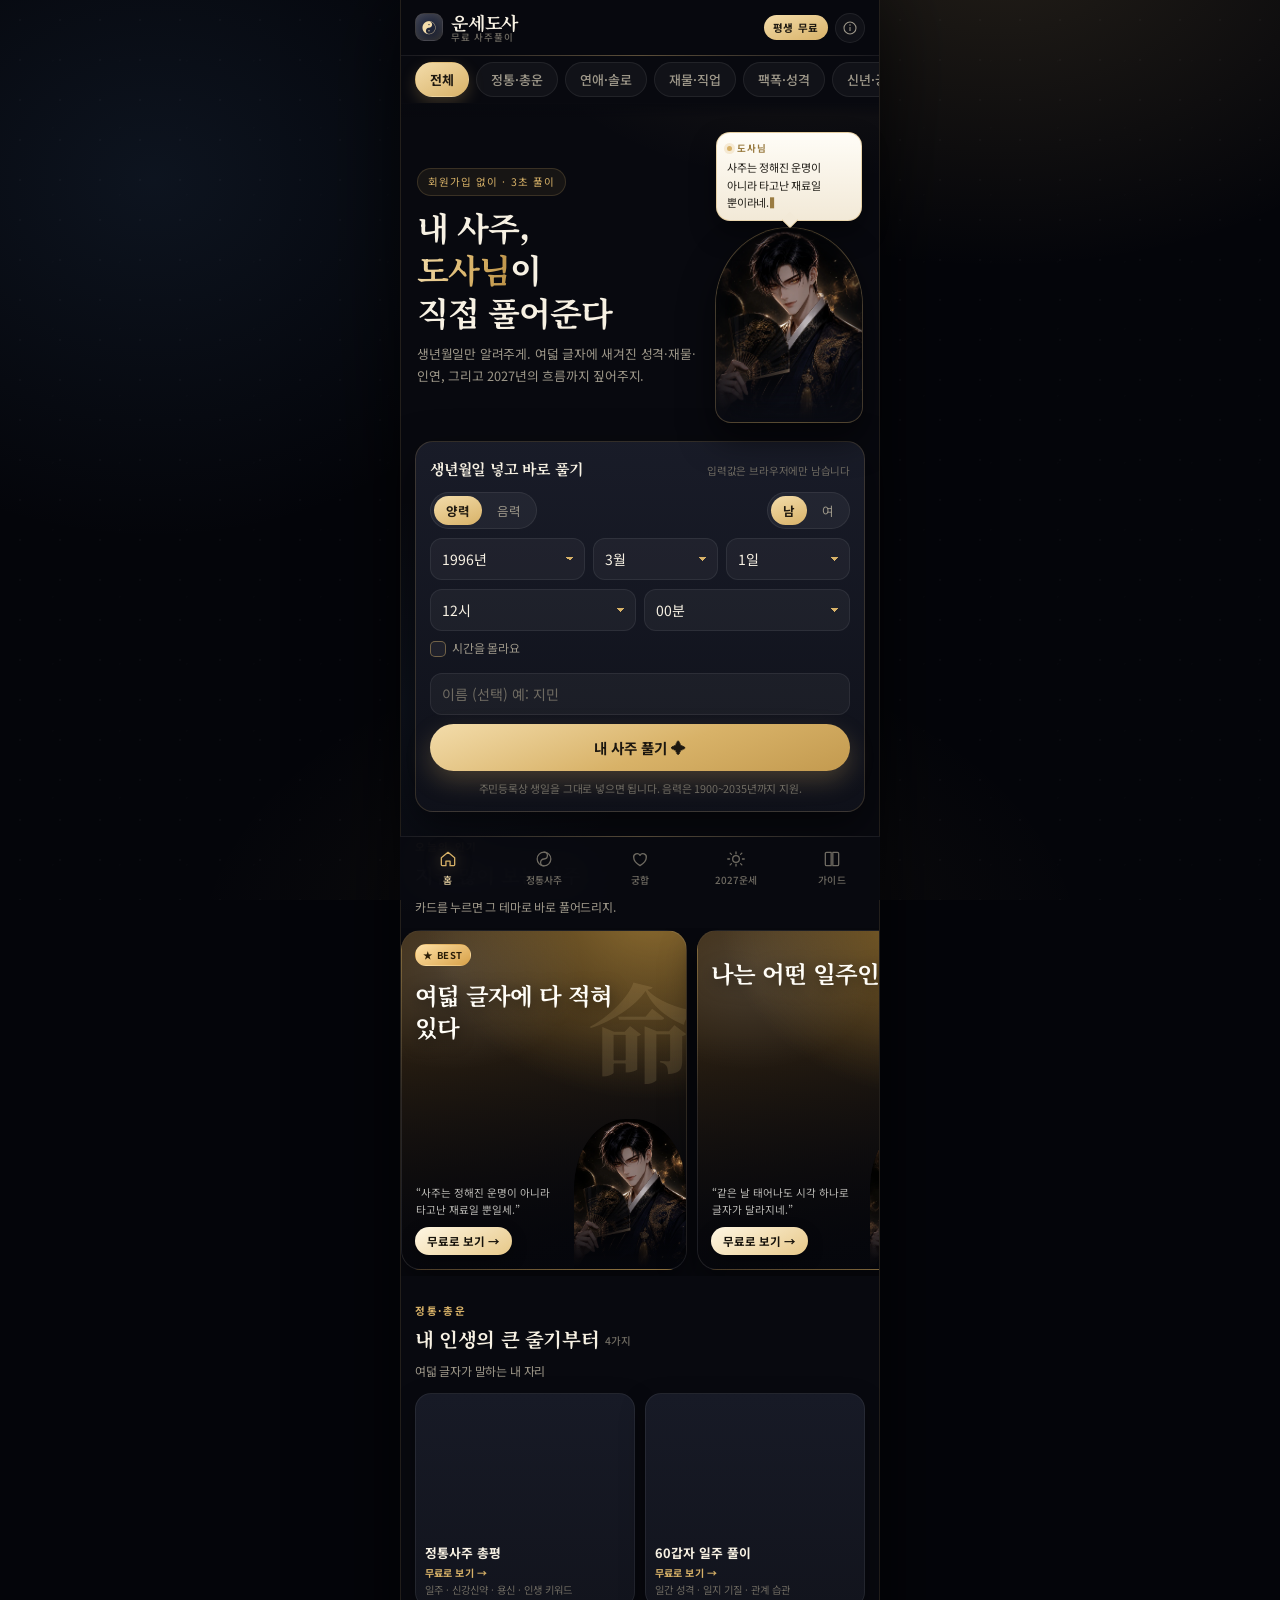
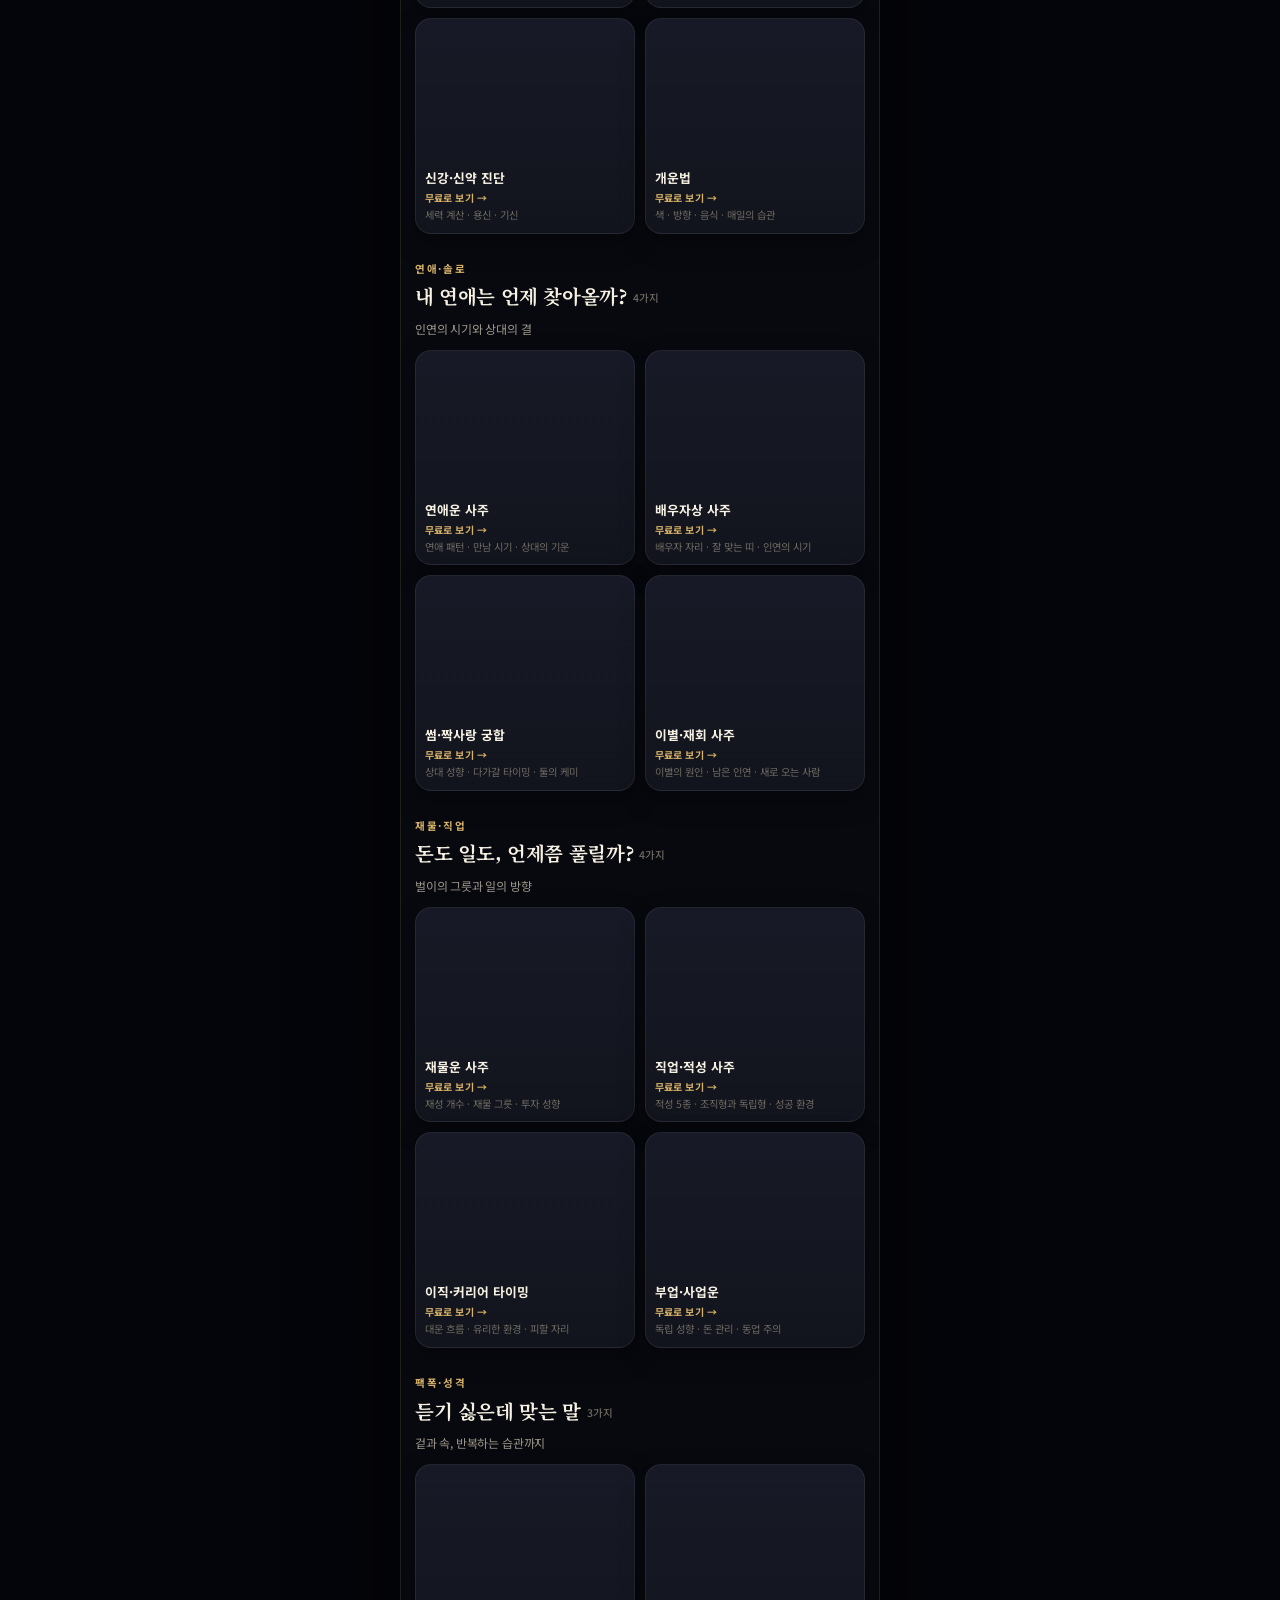
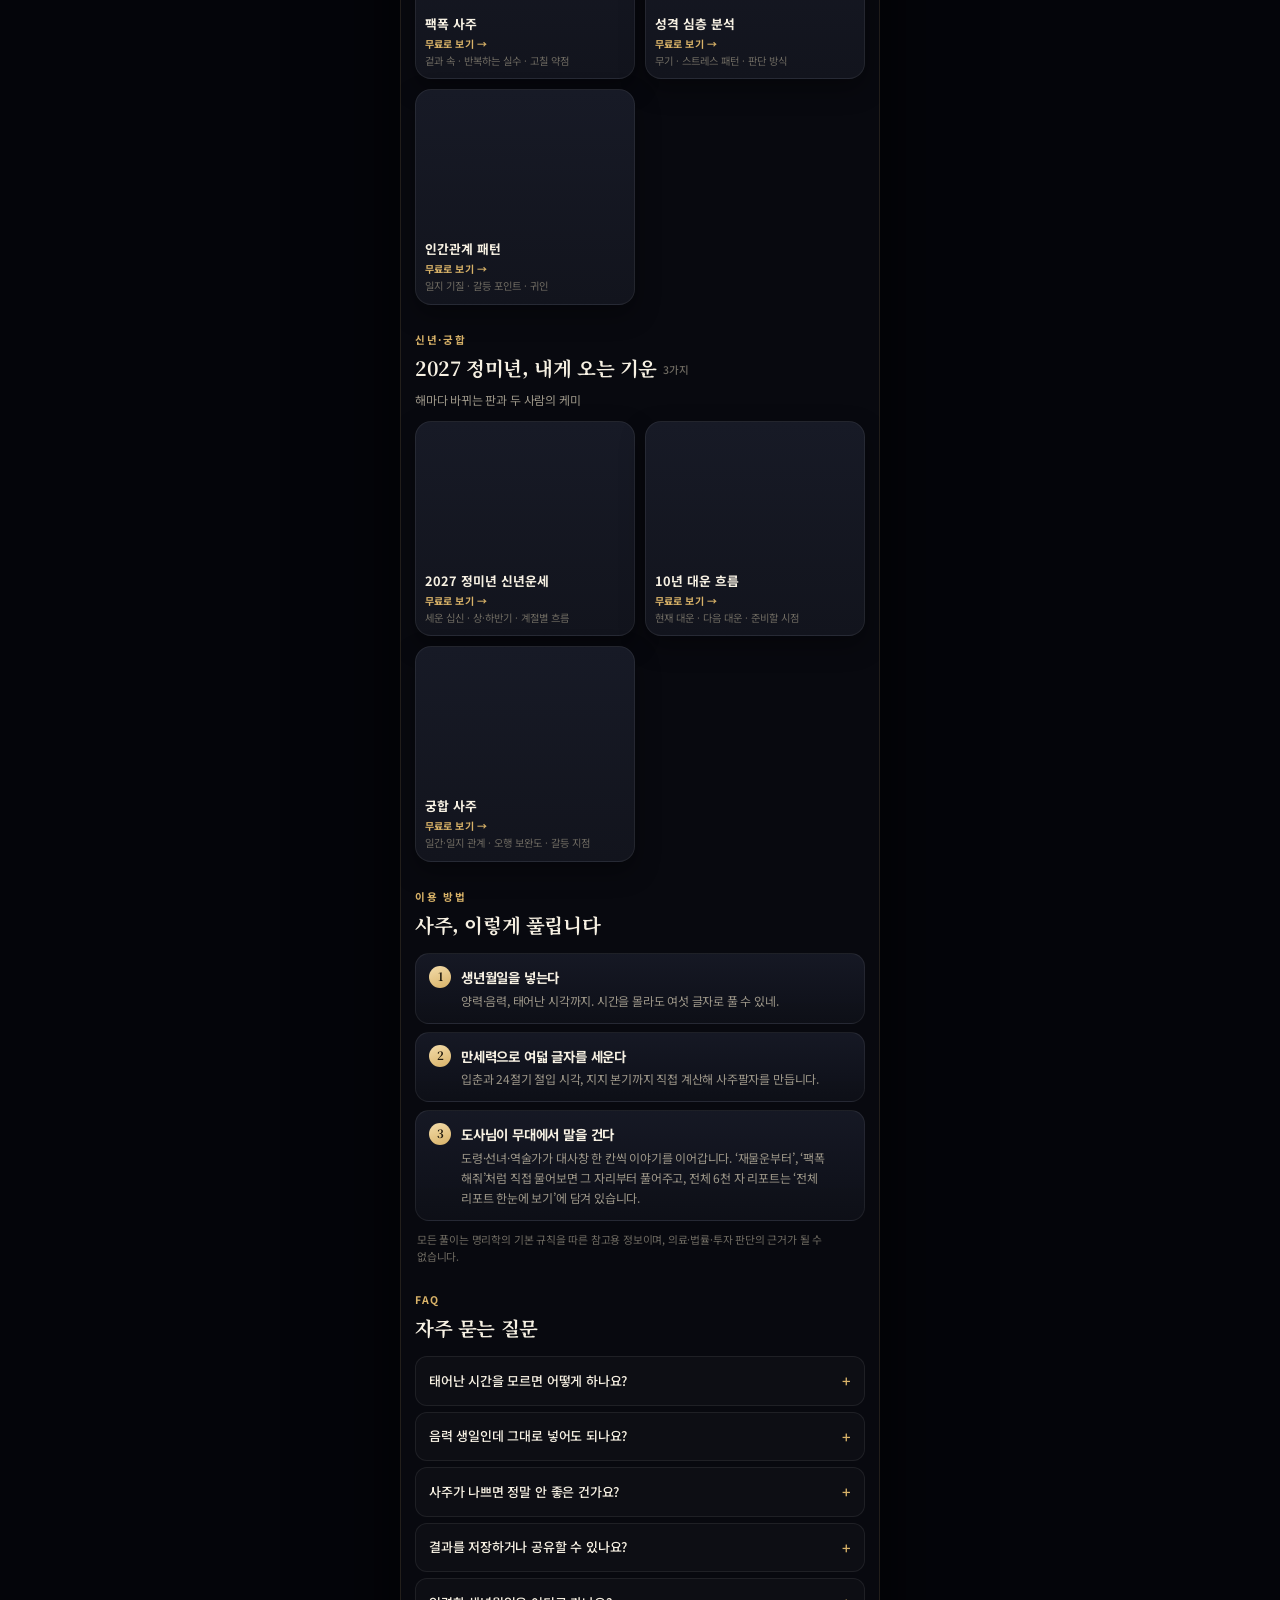
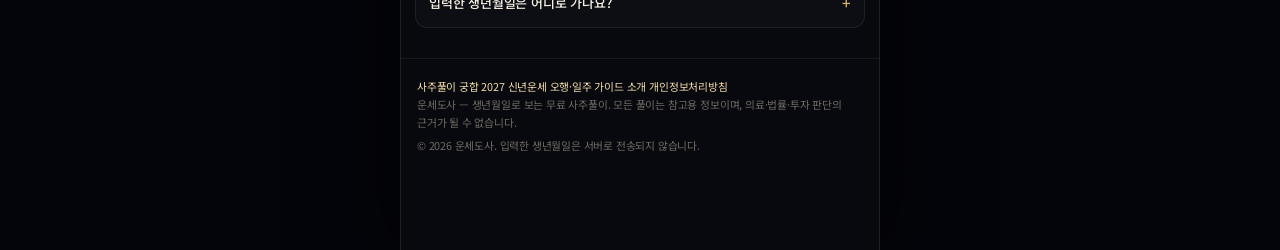
==== commit ee4ba6ec: "테마마다 다른 컷 흐름: 연애·재물·팩폭·신년은 전용 대본으로 (배우자 자리→배우자상→갈등→인연 시기 / 새는 구멍→재물 그릇→맞는 일→직장 vs 사업 등), 선택지·키워드 칩도 " ====
--- a/index.html
+++ b/index.html
@@ -248,10 +248,10 @@
 
 <script src="js/lunar-data.js?v=4"></script>
 <script src="js/saju.js?v=4"></script>
-<script src="js/fortune.js?v=4"></script>
-<script src="js/themes.js?v=4"></script>
+<script src="js/fortune.js?v=5"></script>
+<script src="js/themes.js?v=5"></script>
 <script src="js/fx.js?v=4"></script>
-<script src="js/story.js?v=4"></script>
+<script src="js/story.js?v=5"></script>
 <script src="js/ui.js?v=4"></script>
 </body>
 </html>
